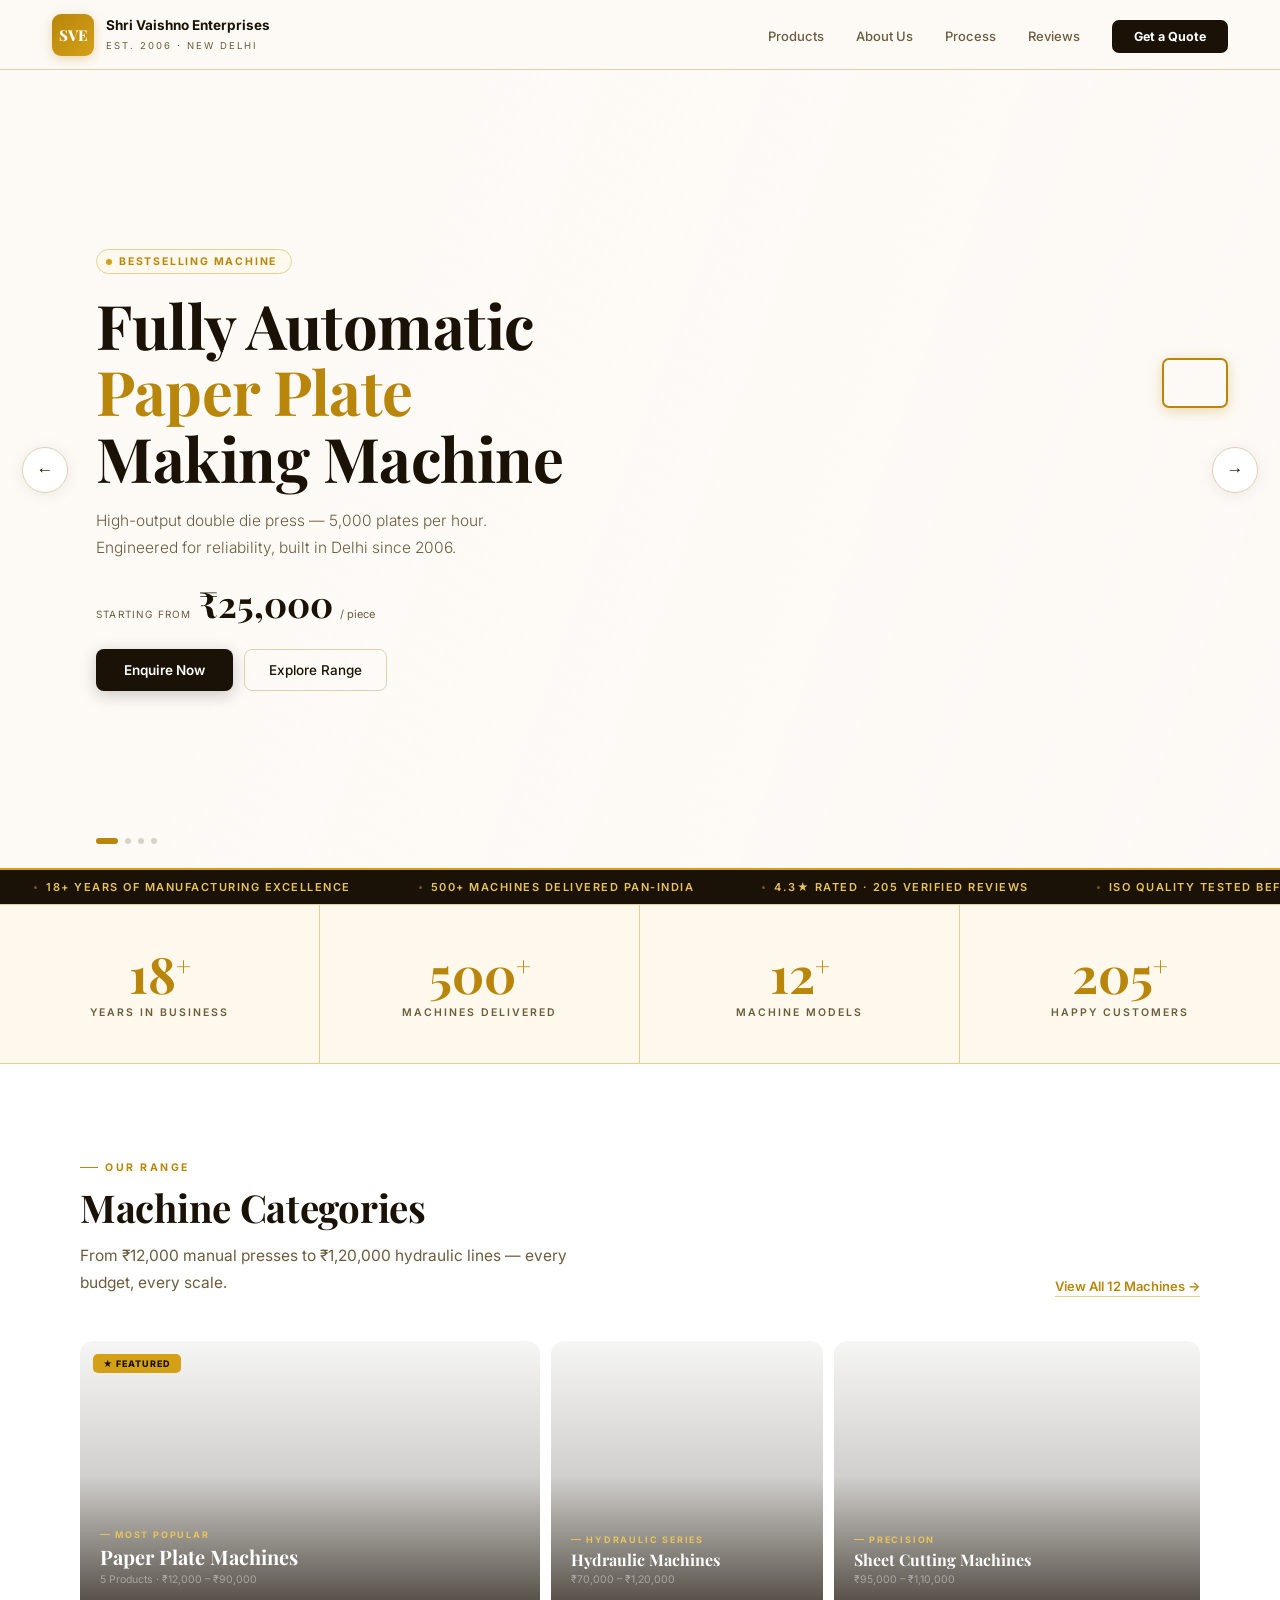
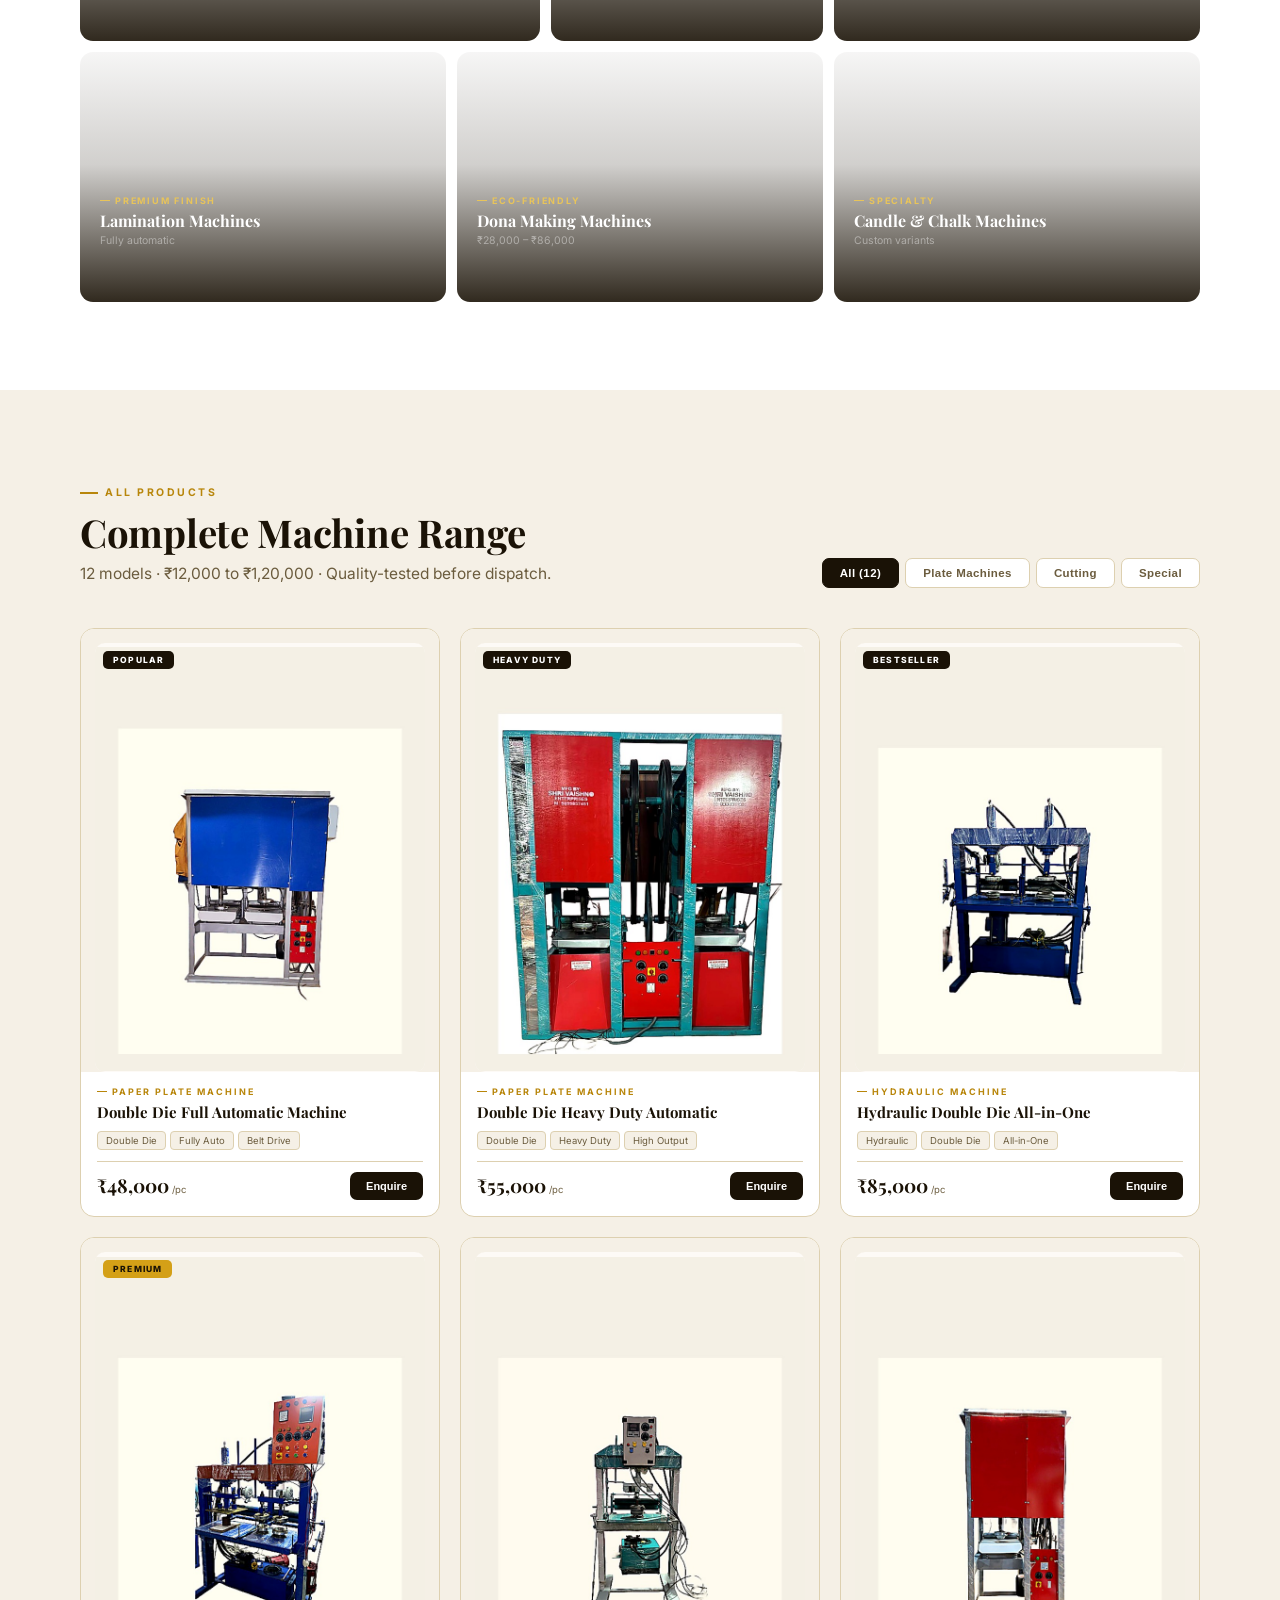
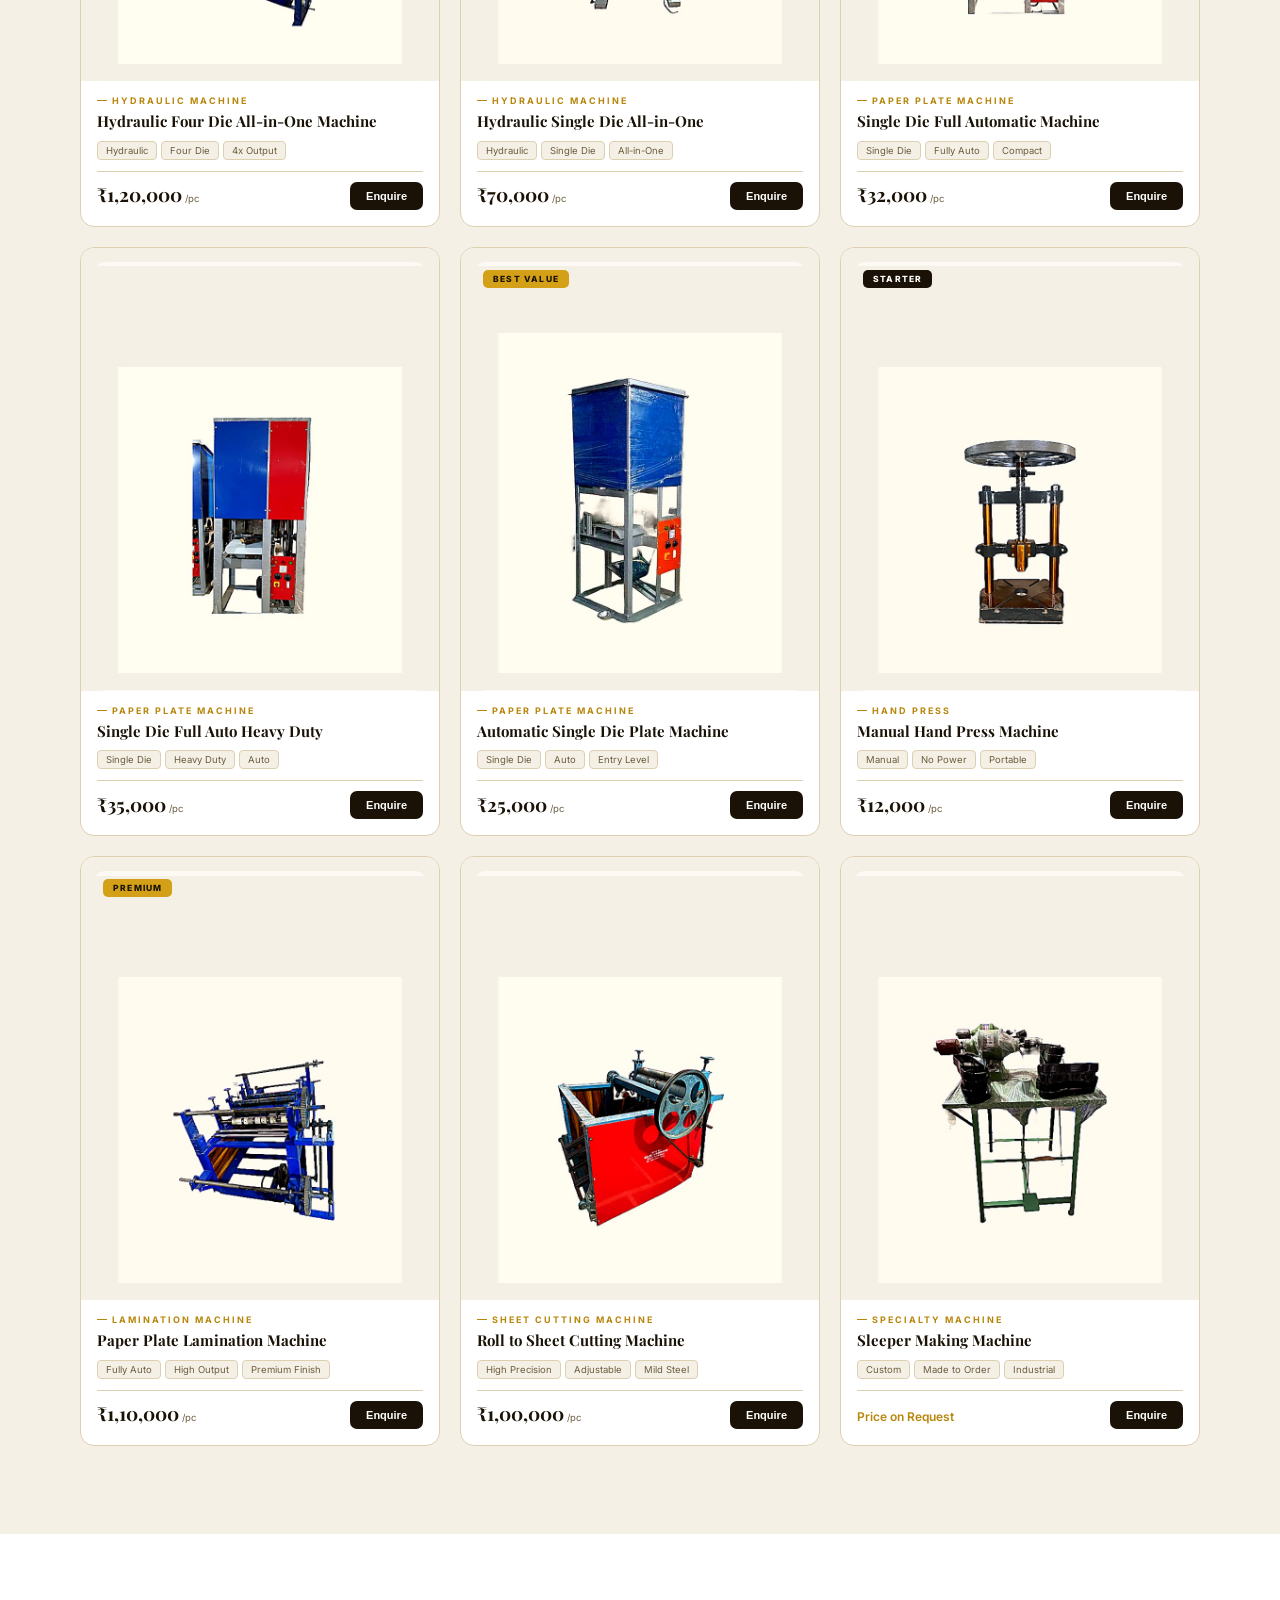
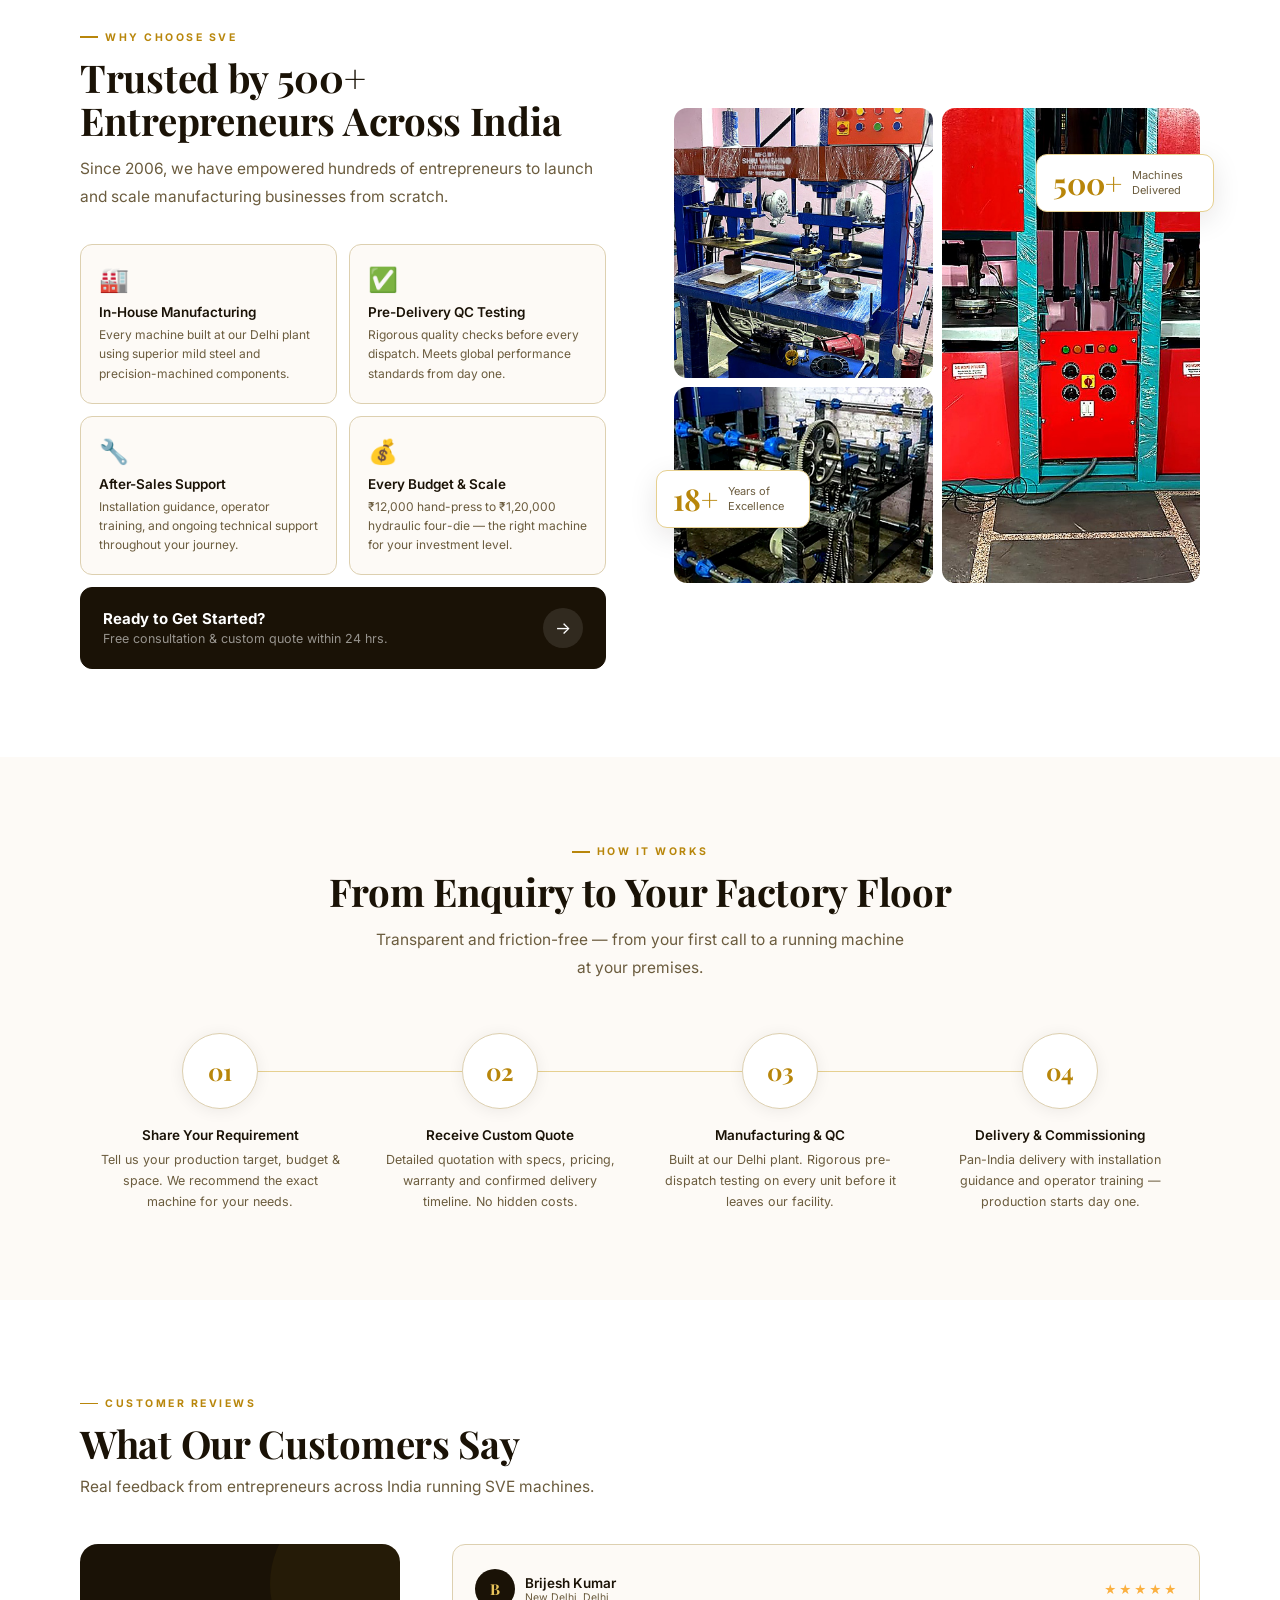
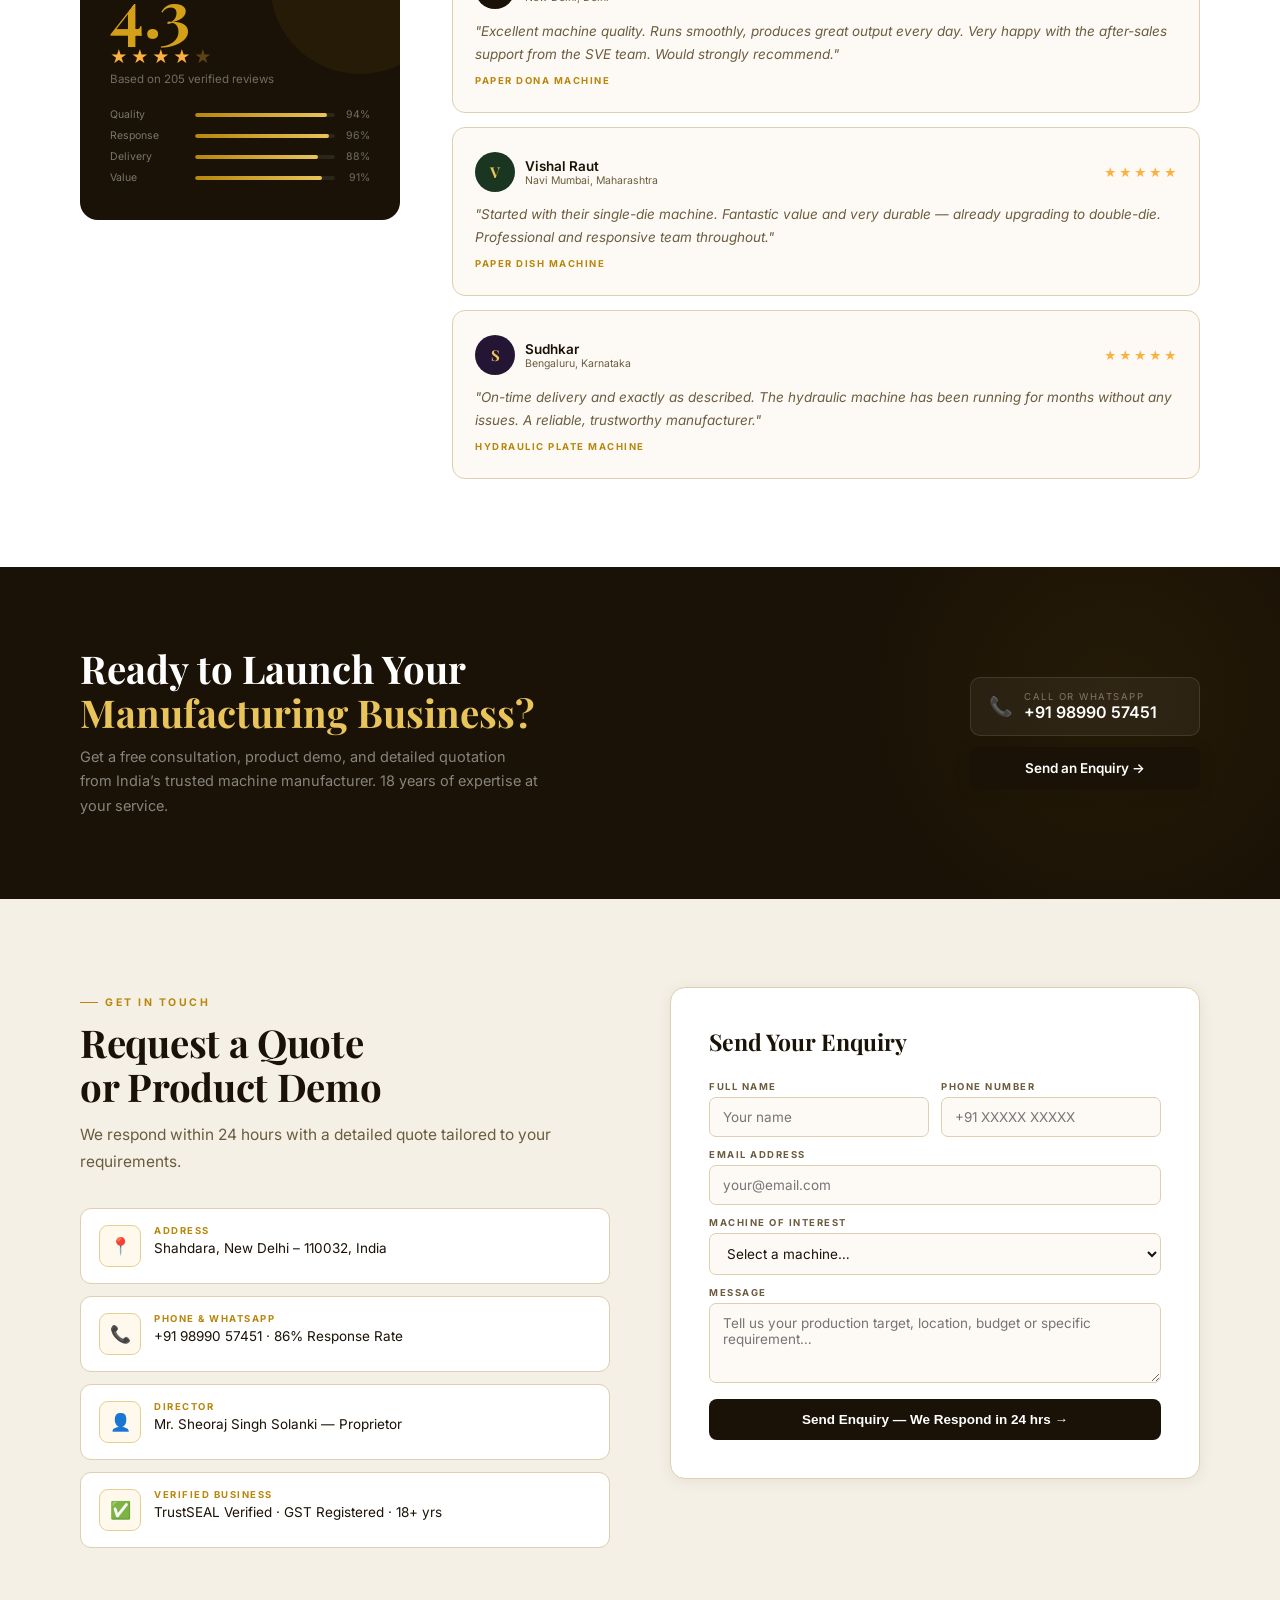
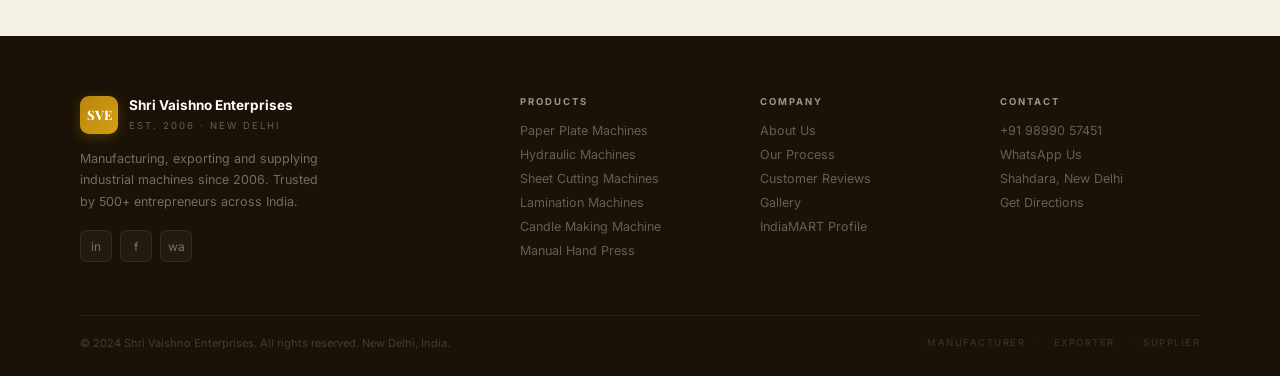
==== index.html @ e713239e "updated the product images/design" ====
<!DOCTYPE html>
<html lang='en'>
<head>
<meta charset='UTF-8'/>
<meta name='viewport' content='width=device-width,initial-scale=1.0'/>
<title>Shri Vaishno Enterprises &ndash; Paper Plate &amp; Dona Machine Manufacturer, Delhi</title>
<link href='https://fonts.googleapis.com/css2?family=Playfair+Display:wght@600;700;800&family=Inter:wght@300;400;500;600;700&display=swap' rel='stylesheet'/>
<style>
*,*::before,*::after{box-sizing:border-box;margin:0;padding:0}
:root{
  --cream:#FDFAF6;--cream2:#F5F0E6;--cream3:#EDE4D0;
  --gold:#B8860B;--gold2:#D4A017;--gold3:#E8C45A;
  --gold-bg:#FEF9EC;--gold-bd:#E6D090;
  --ink:#1A1206;--ink2:#362A16;--ink3:#6B5C3E;
  --border:#DDD0B0;--white:#FFFFFF;
  --sh:0 2px 16px rgba(26,18,6,0.07);
  --sh2:0 8px 40px rgba(26,18,6,0.12);
}
html{scroll-behavior:smooth}
body{font-family:'Inter',sans-serif;color:var(--ink);background:var(--cream);overflow-x:hidden}
::-webkit-scrollbar{width:5px}
::-webkit-scrollbar-track{background:var(--cream2)}
::-webkit-scrollbar-thumb{background:var(--gold2);border-radius:3px}

/* NAV */
nav{position:fixed;top:0;left:0;right:0;z-index:9999;height:70px;display:flex;align-items:center;justify-content:space-between;padding:0 52px;background:rgba(253,250,246,0.95);backdrop-filter:blur(18px);border-bottom:1px solid var(--border);transition:box-shadow 0.3s}
nav.scrolled{box-shadow:0 4px 28px rgba(26,18,6,0.1)}
.nbrand{display:flex;align-items:center;gap:12px;text-decoration:none}
.nlogo{width:42px;height:42px;border-radius:9px;background:linear-gradient(135deg,var(--gold),var(--gold2));display:flex;align-items:center;justify-content:center;font-family:'Playfair Display',serif;font-weight:800;font-size:15px;color:#fff;box-shadow:0 3px 12px rgba(184,134,11,0.3)}
.nname strong{display:block;font-size:13.5px;font-weight:700;color:var(--ink)}
.nname span{font-size:9.5px;color:var(--ink3);letter-spacing:2px;text-transform:uppercase}
.nlinks{display:flex;align-items:center;gap:32px;list-style:none}
.nlinks a{font-size:13px;font-weight:500;color:var(--ink3);text-decoration:none;transition:color 0.2s}
.nlinks a:hover{color:var(--gold)}
.ncta{background:var(--ink)!important;color:#fff!important;padding:9px 22px;border-radius:7px;font-weight:700!important;font-size:12.5px!important;transition:all 0.2s!important}
.ncta:hover{background:var(--gold)!important}

/* HERO */
.hero{margin-top:70px;height:calc(100vh - 70px);min-height:560px;max-height:800px;position:relative;overflow:hidden}
.cwrap{display:flex;height:100%;transition:transform 0.85s cubic-bezier(0.77,0,0.175,1);will-change:transform}
.slide{min-width:100%;height:100%;position:relative;display:flex;align-items:center}
.sbg{position:absolute;inset:0;background-size:cover;background-position:center;transition:transform 8s ease}
.slide.on .sbg{transform:scale(1.05)}
.sov{position:absolute;inset:0;background:linear-gradient(110deg,rgba(253,250,246,0.97) 28%,rgba(253,250,246,0.78) 58%,rgba(253,250,246,0.15) 100%)}
.sct{position:relative;z-index:2;padding:0 96px;max-width:660px;opacity:0;transform:translateY(20px);transition:opacity 0.65s 0.25s,transform 0.65s 0.25s}
.slide.on .sct{opacity:1;transform:translateY(0)}
.stag{display:inline-flex;align-items:center;gap:7px;background:var(--gold-bg);border:1px solid var(--gold-bd);border-radius:100px;padding:5px 14px 5px 9px;margin-bottom:18px}
.stagdot{width:6px;height:6px;border-radius:50%;background:var(--gold2);animation:blink 2s infinite}
@keyframes blink{0%,100%{opacity:1}50%{opacity:0.35}}
.staglbl{font-size:10.5px;font-weight:700;letter-spacing:1.8px;text-transform:uppercase;color:var(--gold)}
.sh1{font-family:'Playfair Display',serif;font-size:clamp(36px,4.8vw,62px);font-weight:700;color:var(--ink);line-height:1.08;margin-bottom:16px;letter-spacing:-0.5px}
.sh1 em{color:var(--gold);font-style:normal}
.sdesc{font-size:15.5px;color:var(--ink3);line-height:1.75;margin-bottom:24px;max-width:460px;font-weight:300}
.spr{display:flex;align-items:baseline;gap:7px;margin-bottom:28px}
.sfrom{font-size:10px;color:var(--ink3);letter-spacing:1.2px;text-transform:uppercase}
.samt{font-family:'Playfair Display',serif;font-size:36px;font-weight:700;color:var(--ink);line-height:1}
.sunit{font-size:11px;color:var(--ink3)}
.sbtns{display:flex;gap:11px;flex-wrap:wrap}
.btnink{background:var(--ink);color:#fff;padding:13px 28px;border-radius:8px;font-size:13.5px;font-weight:600;border:none;cursor:pointer;text-decoration:none;display:inline-block;box-shadow:0 4px 16px rgba(26,18,6,0.22);transition:all 0.25s}
.btnink:hover{background:var(--gold);transform:translateY(-2px);box-shadow:0 8px 26px rgba(184,134,11,0.35)}
.btnout{background:transparent;color:var(--ink);border:1.5px solid var(--border);padding:12px 24px;border-radius:8px;font-size:13.5px;font-weight:500;text-decoration:none;display:inline-block;transition:all 0.25s;cursor:pointer}
.btnout:hover{border-color:var(--gold);color:var(--gold)}
.carr{position:absolute;top:50%;transform:translateY(-50%);z-index:10;width:46px;height:46px;border-radius:50%;background:var(--white);border:1px solid var(--border);color:var(--ink);font-size:17px;cursor:pointer;display:flex;align-items:center;justify-content:center;box-shadow:var(--sh);transition:all 0.2s}
.carr:hover{background:var(--gold);border-color:var(--gold);color:#fff}
.carr.prev{left:22px}.carr.nxt{right:22px}
.cdots{position:absolute;bottom:26px;left:96px;display:flex;gap:7px;z-index:10;align-items:center}
.cdot{width:6px;height:6px;border-radius:50%;background:var(--ink3);opacity:0.25;cursor:pointer;transition:all 0.35s}
.cdot.on{background:var(--gold);opacity:1;width:22px;border-radius:3px}
.hprog{position:absolute;bottom:0;left:0;right:0;height:2px;background:var(--cream3)}
.hpbar{height:100%;background:var(--gold2);width:0;transition:width 5s linear}
.hstrip{position:absolute;right:52px;top:50%;transform:translateY(-50%);z-index:10;display:flex;flex-direction:column;gap:8px}
.hth{width:66px;height:50px;border-radius:7px;background-size:cover;background-position:center;cursor:pointer;border:2px solid transparent;opacity:0.38;transition:all 0.3s}
.hth.on{border-color:var(--gold);opacity:1;box-shadow:0 3px 14px rgba(184,134,11,0.3)}

/* TICKER */
.ticker{background:var(--ink);padding:10px 0;overflow:hidden}
.tinner{display:flex;white-space:nowrap;animation:tick 30s linear infinite}
@keyframes tick{from{transform:translateX(0)}to{transform:translateX(-50%)}}
.titem{display:inline-flex;align-items:center;gap:9px;padding:0 34px;font-size:11px;font-weight:600;letter-spacing:1.5px;text-transform:uppercase;color:var(--gold3)}
.tdot{width:3px;height:3px;border-radius:50%;background:var(--gold3);opacity:0.4}

/* STATS */
.stats{background:var(--gold-bg);border-top:1px solid var(--gold-bd);border-bottom:1px solid var(--gold-bd);display:grid;grid-template-columns:repeat(4,1fr)}
.scell{padding:44px 20px;text-align:center;border-right:1px solid var(--gold-bd);transition:background 0.25s}
.scell:last-child{border-right:none}
.scell:hover{background:rgba(212,160,23,0.06)}
.snum{font-family:'Playfair Display',serif;font-size:50px;font-weight:700;color:var(--gold);line-height:1}
.splus{font-size:26px;vertical-align:super}
.slbl{font-size:10.5px;color:var(--ink3);letter-spacing:2px;text-transform:uppercase;margin-top:7px;font-weight:600}

/* SHARED */
.sec{padding:88px 80px}
.eyebrow{display:inline-flex;align-items:center;gap:7px;font-size:10.5px;font-weight:700;letter-spacing:2.5px;text-transform:uppercase;color:var(--gold);margin-bottom:12px}
.eyebrow::before{content:'';width:18px;height:1.5px;background:var(--gold)}
.sech{font-family:'Playfair Display',serif;font-size:clamp(26px,3vw,44px);font-weight:700;color:var(--ink);line-height:1.14;margin-bottom:12px;letter-spacing:-0.3px}
.secp{font-size:15.5px;color:var(--ink3);line-height:1.78;max-width:540px}

/* RANGE */
.rangesec{padding:88px 80px;background:var(--white)}
.rangehd{display:flex;align-items:flex-end;justify-content:space-between;margin-bottom:44px;gap:36px;flex-wrap:wrap}
.rangelnk{font-size:13px;font-weight:600;color:var(--gold);text-decoration:none;border-bottom:1px solid var(--gold-bd);padding-bottom:2px;transition:all 0.2s;flex-shrink:0}
.rangelnk:hover{color:var(--ink);border-color:var(--ink)}
.rg{display:grid;grid-template-columns:repeat(12,1fr);grid-template-rows:300px 250px;gap:11px}
.rt{position:relative;overflow:hidden;border-radius:13px;cursor:pointer}
.rt:nth-child(1){grid-column:1/6;grid-row:1}
.rt:nth-child(2){grid-column:6/9;grid-row:1}
.rt:nth-child(3){grid-column:9/13;grid-row:1}
.rt:nth-child(4){grid-column:1/5;grid-row:2}
.rt:nth-child(5){grid-column:5/9;grid-row:2}
.rt:nth-child(6){grid-column:9/13;grid-row:2}
.rtimg{position:absolute;inset:0;background-size:cover;background-position:center;transition:transform 0.7s ease}
.rt:hover .rtimg{transform:scale(1.07)}
.rtvl{position:absolute;inset:0;background:linear-gradient(0deg,rgba(26,18,6,0.9) 0%,rgba(26,18,6,0.2) 55%,rgba(26,18,6,0.04) 100%);transition:background 0.35s}
.rt:hover .rtvl{background:linear-gradient(0deg,rgba(26,18,6,0.94) 0%,rgba(26,18,6,0.42) 55%,rgba(26,18,6,0.08) 100%)}
.rt::after{content:'';position:absolute;bottom:0;left:0;right:0;height:2px;background:linear-gradient(90deg,transparent,var(--gold2),transparent);transform:scaleX(0);transition:transform 0.4s;transform-origin:center;z-index:5}
.rt:hover::after{transform:scaleX(1)}
.rtbody{position:absolute;bottom:0;left:0;right:0;padding:18px 20px 22px;z-index:3}
.rtcat{font-size:9px;font-weight:700;letter-spacing:1.8px;text-transform:uppercase;color:var(--gold3);margin-bottom:5px;display:flex;align-items:center;gap:5px}
.rtcat::before{content:'';width:10px;height:1px;background:var(--gold3)}
.rtname{font-family:'Playfair Display',serif;font-size:16px;font-weight:700;color:#fff;line-height:1.2;margin-bottom:4px}
.rt:nth-child(1) .rtname{font-size:20px}
.rtmeta{font-size:10.5px;color:rgba(255,255,255,0.42);margin-bottom:10px}
.rtbtn{display:inline-flex;align-items:center;gap:4px;background:var(--gold2);color:var(--ink);font-size:9.5px;font-weight:800;letter-spacing:1px;text-transform:uppercase;padding:5px 13px;border-radius:5px;opacity:0;transform:translateY(7px);transition:all 0.3s}
.rt:hover .rtbtn{opacity:1;transform:translateY(0)}
.rtfeat{position:absolute;top:13px;left:13px;z-index:4;background:var(--gold2);color:var(--ink);font-size:9px;font-weight:800;letter-spacing:1px;text-transform:uppercase;padding:4px 10px;border-radius:5px}

/* PRODUCTS */
.prodsec{padding:88px 80px;background:var(--cream2)}
.prodhd{display:flex;align-items:flex-end;justify-content:space-between;margin-bottom:40px;gap:28px;flex-wrap:wrap}
.tabs{display:flex;gap:6px;flex-wrap:wrap}
.tab{padding:8px 17px;border-radius:7px;font-size:11.5px;font-weight:600;letter-spacing:0.4px;border:1.5px solid var(--border);background:var(--white);color:var(--ink3);cursor:pointer;transition:all 0.2s}
.tab:hover{border-color:var(--gold);color:var(--gold)}
.tab.on{background:var(--ink);color:#fff;border-color:var(--ink)}
.pcard.hidden{display:none}
.pgrid{display:grid;grid-template-columns:repeat(3,1fr);gap:20px}

/* PRODUCT CARD */
.pcard{background:var(--white);border-radius:14px;border:1.5px solid var(--border);overflow:hidden;display:flex;flex-direction:column;transition:all 0.32s}
.pcard:hover{transform:translateY(-5px);box-shadow:0 18px 48px rgba(26,18,6,0.11);border-color:var(--gold-bd)}
.pimgbox{position:relative;background:var(--cream2);padding:14px 14px 0}
.pframe{border-radius:10px;overflow:hidden;background:var(--cream);position:relative;padding-bottom:130%}
.pimg{position:absolute;inset:0;background-size:contain;background-repeat:no-repeat;background-position:center 85%;transition:transform 0.55s ease}
.pcard:hover .pimg{transform:scale(1.03)}
.pbadge{position:absolute;top:22px;left:22px;z-index:4;background:var(--ink);color:#fff;font-size:8.5px;font-weight:800;letter-spacing:1.2px;text-transform:uppercase;padding:4px 10px;border-radius:5px}
.pbadge.gold{background:var(--gold2);color:var(--ink)}
.pbody{padding:14px 16px 16px;display:flex;flex-direction:column;flex:1}
.pcat{font-size:9px;font-weight:700;letter-spacing:2px;text-transform:uppercase;color:var(--gold);margin-bottom:6px;display:flex;align-items:center;gap:5px}
.pcat::before{content:'';width:10px;height:1px;background:var(--gold)}
.pname{font-family:'Playfair Display',serif;font-size:15px;font-weight:700;color:var(--ink);line-height:1.3;margin-bottom:9px;flex:1}
.pspecs{display:flex;flex-wrap:wrap;gap:4px;margin-bottom:11px}
.pspec{font-size:9.5px;color:var(--ink3);background:var(--cream2);border:1px solid var(--border);padding:3px 8px;border-radius:4px}
.pfoot{display:flex;align-items:center;justify-content:space-between;padding-top:10px;border-top:1px solid var(--border);gap:6px}
.pprice{font-family:'Playfair Display',serif;font-size:19px;font-weight:700;color:var(--ink);line-height:1}
.punit{font-size:9.5px;color:var(--ink3);font-family:'Inter',sans-serif;font-weight:400}
.preq{font-size:12px;font-weight:600;color:var(--gold)}
.pbtn{background:var(--ink);color:#fff;border:none;padding:8px 16px;border-radius:7px;font-size:11px;font-weight:700;cursor:pointer;transition:all 0.2s;white-space:nowrap;flex-shrink:0}
.pbtn:hover{background:var(--gold);transform:translateY(-1px)}

/* WHY US */
.whysec{padding:88px 80px;background:var(--white)}
.whygrid{display:grid;grid-template-columns:1fr 1fr;gap:68px;align-items:center}
.wmosaic{display:grid;grid-template-columns:1fr 1fr;grid-template-rows:270px 196px;gap:9px;position:relative}
.wph{border-radius:13px;overflow:hidden;position:relative}
.wph img{width:100%;height:100%;object-fit:cover;display:block;transition:transform 0.6s ease}
.wph:hover img{transform:scale(1.04)}
.wa{grid-column:1;grid-row:1}.wb{grid-column:2;grid-row:1/3}.wc{grid-column:1;grid-row:2}
.wfl{position:absolute;z-index:5;background:var(--white);border:1px solid var(--gold-bd);border-radius:11px;padding:13px 16px;display:flex;align-items:center;gap:10px;box-shadow:0 8px 28px rgba(26,18,6,0.1)}
.wfll{left:-18px;bottom:55px}.wflr{right:-14px;top:46px}
.wfnum{font-family:'Playfair Display',serif;font-size:30px;font-weight:700;color:var(--gold);line-height:1}
.wflbl{font-size:11px;color:var(--ink3);line-height:1.38;max-width:65px}
.feats{display:grid;grid-template-columns:1fr 1fr;gap:12px;margin-top:34px}
.feat{background:var(--cream);border:1.5px solid var(--border);border-radius:12px;padding:20px 18px;transition:all 0.28s;cursor:default}
.feat:hover{border-color:var(--gold-bd);background:var(--gold-bg);transform:translateY(-2px)}
.featic{font-size:24px;margin-bottom:10px}
.feat h4{font-size:13.5px;font-weight:600;color:var(--ink);margin-bottom:5px}
.feat p{font-size:12px;color:var(--ink3);line-height:1.6}
.featcta{grid-column:span 2;background:var(--ink);border-radius:12px;padding:20px 22px;display:flex;align-items:center;justify-content:space-between;gap:16px;cursor:pointer;border:1.5px solid var(--ink);transition:all 0.28s}
.featcta:hover{background:var(--gold);border-color:var(--gold)}
.featcta h4{font-size:15px;font-weight:700;color:#fff;margin-bottom:2px}
.featcta p{font-size:12.5px;color:rgba(255,255,255,0.55);line-height:1.38}
.featarrow{width:40px;height:40px;border-radius:50%;background:rgba(255,255,255,0.1);display:flex;align-items:center;justify-content:center;font-size:17px;color:#fff;flex-shrink:0;transition:transform 0.28s}
.featcta:hover .featarrow{transform:translateX(4px)}

/* PROCESS */
.procsec{padding:88px 80px;background:var(--cream)}
.procsteps{display:grid;grid-template-columns:repeat(4,1fr);gap:0;position:relative;margin-top:52px}
.procsteps::before{content:'';position:absolute;top:38px;left:calc(12.5% + 38px);right:calc(12.5% + 38px);height:1px;background:var(--gold-bd)}
.procstep{text-align:center;padding:0 18px;position:relative;z-index:1}
.procn{width:76px;height:76px;border-radius:50%;margin:0 auto 18px;background:var(--white);border:1.5px solid var(--border);display:flex;align-items:center;justify-content:center;font-family:'Playfair Display',serif;font-size:24px;font-weight:700;color:var(--gold);box-shadow:var(--sh);transition:all 0.28s}
.procstep:hover .procn{background:var(--ink);border-color:var(--ink);color:var(--gold3);box-shadow:0 8px 28px rgba(26,18,6,0.16)}
.procstep h4{font-size:13.5px;font-weight:600;color:var(--ink);margin-bottom:7px}
.procstep p{font-size:12.5px;color:var(--ink3);line-height:1.65}

/* REVIEWS */
.revsec{padding:88px 80px;background:var(--white)}
.revlayout{display:grid;grid-template-columns:320px 1fr;gap:52px;align-items:start}
.scorecard{background:var(--ink);border-radius:18px;padding:36px 30px;position:relative;overflow:hidden}
.scorecard::before{content:'';position:absolute;width:180px;height:180px;border-radius:50%;background:rgba(212,160,23,0.06);top:-50px;right:-50px}
.scnum{font-family:'Playfair Display',serif;font-size:64px;font-weight:700;color:var(--gold2);line-height:1;margin-bottom:3px}
.scstars{display:flex;gap:3px;margin-bottom:5px}
.scstars span{color:#FBB040;font-size:17px}
.scbased{font-size:11.5px;color:rgba(255,255,255,0.38);margin-bottom:22px}
.scbars{display:flex;flex-direction:column;gap:8px}
.scbar{display:flex;align-items:center;gap:9px}
.scbarlbl{font-size:10.5px;color:rgba(255,255,255,0.42);width:76px;flex-shrink:0}
.scbartr{flex:1;height:3.5px;background:rgba(255,255,255,0.08);border-radius:2px;overflow:hidden}
.scbarfl{height:100%;border-radius:2px;background:linear-gradient(90deg,var(--gold),var(--gold3))}
.scbarvl{font-size:10.5px;color:rgba(255,255,255,0.38);width:26px;text-align:right;flex-shrink:0}
.revcards{display:flex;flex-direction:column;gap:14px}
.rcard{background:var(--cream);border:1.5px solid var(--border);border-radius:13px;padding:24px 22px;transition:all 0.28s}
.rcard:hover{box-shadow:var(--sh);border-color:var(--gold-bd)}
.rcardhd{display:flex;align-items:center;justify-content:space-between;margin-bottom:11px}
.rauth{display:flex;align-items:center;gap:10px}
.rav{width:40px;height:40px;border-radius:50%;background:var(--ink);color:var(--gold3);display:flex;align-items:center;justify-content:center;font-family:'Playfair Display',serif;font-size:15px;font-weight:700;flex-shrink:0}
.rname{font-size:13.5px;font-weight:600;color:var(--ink)}
.rloc{font-size:10.5px;color:var(--ink3)}
.rstars{display:flex;gap:2px}
.rstars span{color:#FBB040;font-size:12px}
.rtext{font-size:13.5px;color:var(--ink3);line-height:1.7;font-style:italic}
.rprod{display:inline-block;margin-top:9px;font-size:9.5px;font-weight:700;letter-spacing:1.5px;text-transform:uppercase;color:var(--gold)}

/* CTA */
.cta{background:var(--ink);padding:80px;position:relative;overflow:hidden}
.cta::before{content:'';position:absolute;width:500px;height:500px;border-radius:50%;background:radial-gradient(circle,rgba(212,160,23,0.06) 0%,transparent 70%);top:-120px;right:-80px}
.ctain{position:relative;z-index:1;display:flex;align-items:center;justify-content:space-between;gap:52px}
.ctah{font-family:'Playfair Display',serif;font-size:clamp(26px,3vw,44px);font-weight:700;color:#fff;margin-bottom:10px;line-height:1.14}
.ctah em{color:var(--gold3);font-style:normal}
.ctap{font-size:14.5px;color:rgba(255,255,255,0.48);line-height:1.72;max-width:460px}
.ctar{display:flex;flex-direction:column;gap:11px;min-width:230px;flex-shrink:0}
.ctaph{display:flex;align-items:center;gap:11px;background:rgba(255,255,255,0.05);border:1px solid rgba(255,255,255,0.1);border-radius:10px;padding:13px 18px;text-decoration:none;transition:all 0.28s}
.ctaph:hover{background:rgba(255,255,255,0.09);border-color:rgba(212,160,23,0.38)}
.ctaphico{font-size:19px}
.ctaphlbl{font-size:9.5px;color:rgba(255,255,255,0.38);letter-spacing:1.5px;text-transform:uppercase}
.ctaphnum{font-size:16px;font-weight:600;color:#fff}

/* CONTACT */
.contactsec{padding:88px 80px;background:var(--cream2)}
.contactgrid{display:grid;grid-template-columns:1fr 1fr;gap:60px;align-items:start}
.cinfolist{display:flex;flex-direction:column;gap:12px;margin-top:32px}
.cinforow{display:flex;gap:13px;align-items:flex-start;padding:16px 18px;background:var(--white);border:1.5px solid var(--border);border-radius:11px;transition:all 0.25s}
.cinforow:hover{border-color:var(--gold-bd);background:var(--gold-bg)}
.cico{width:42px;height:42px;flex-shrink:0;border-radius:9px;background:var(--gold-bg);border:1px solid var(--gold-bd);display:flex;align-items:center;justify-content:center;font-size:17px}
.clbl{font-size:9.5px;font-weight:700;letter-spacing:1.5px;text-transform:uppercase;color:var(--gold);margin-bottom:3px}
.cval{font-size:13.5px;color:var(--ink);line-height:1.45}
.cform{background:var(--white);border:1.5px solid var(--border);border-radius:15px;padding:38px;box-shadow:var(--sh)}
.cformtitle{font-family:'Playfair Display',serif;font-size:23px;font-weight:700;color:var(--ink);margin-bottom:24px}
.frow{display:grid;grid-template-columns:1fr 1fr;gap:12px}
.fg{margin-bottom:12px}
.fg label{display:block;font-size:9.5px;font-weight:700;letter-spacing:1.5px;text-transform:uppercase;color:var(--ink3);margin-bottom:5px}
.fg input,.fg select,.fg textarea{width:100%;padding:11px 13px;background:var(--cream);border:1.5px solid var(--border);border-radius:7px;color:var(--ink);font-size:13.5px;font-family:'Inter',sans-serif;outline:none;transition:all 0.2s}
.fg input:focus,.fg select:focus,.fg textarea:focus{border-color:var(--gold);background:var(--white)}
.fg textarea{resize:vertical;min-height:80px}
.fsubmit{width:100%;padding:13px;background:var(--ink);color:#fff;border:none;border-radius:8px;font-size:13.5px;font-weight:700;cursor:pointer;transition:all 0.25s}
.fsubmit:hover{background:var(--gold);transform:translateY(-1px)}

/* FOOTER */
footer{background:var(--ink);padding:60px 80px 26px}
.ftgrid{display:grid;grid-template-columns:2fr 1fr 1fr 1fr;gap:40px;margin-bottom:48px}
.ftbrand p{font-size:12.5px;color:rgba(255,255,255,0.38);line-height:1.72;margin-top:14px;max-width:250px}
.ftsoc{display:flex;gap:8px;margin-top:18px}
.fts{width:32px;height:32px;border-radius:6px;background:rgba(255,255,255,0.04);border:1px solid rgba(255,255,255,0.08);display:flex;align-items:center;justify-content:center;font-size:12px;color:rgba(255,255,255,0.38);text-decoration:none;transition:all 0.2s}
.fts:hover{background:var(--gold2);border-color:var(--gold2);color:var(--ink)}
.ftcol h5{font-size:9.5px;font-weight:700;letter-spacing:2px;text-transform:uppercase;color:rgba(255,255,255,0.55);margin-bottom:16px}
.ftcol ul{list-style:none}
.ftcol li{margin-bottom:9px}
.ftcol a{font-size:12.5px;color:rgba(255,255,255,0.32);text-decoration:none;transition:color 0.2s;display:block}
.ftcol a:hover{color:var(--gold3)}
.ftdiv{height:1px;background:rgba(255,255,255,0.05);margin-bottom:20px}
.ftbot{display:flex;align-items:center;justify-content:space-between}
.ftcopy{font-size:11px;color:rgba(255,255,255,0.18)}
.ftbs{display:flex;gap:12px}
.ftb{font-size:9.5px;color:rgba(255,255,255,0.15);letter-spacing:1.5px;text-transform:uppercase}

/* RESPONSIVE */
@media(max-width:1200px){.pgrid{grid-template-columns:repeat(3,1fr)}}
@media(max-width:960px){
  nav{padding:0 18px}.nlinks{display:none}
  .sec,.rangesec,.prodsec,.whysec,.procsec,.revsec,.cta,.contactsec{padding:60px 22px}
  footer{padding:48px 22px 22px}
  .stats{grid-template-columns:repeat(2,1fr)}
  .scell{border-right:none!important;border-bottom:1px solid var(--gold-bd)}
  .rg{grid-template-columns:1fr 1fr;grid-template-rows:250px 210px 210px}
  .rt:nth-child(1){grid-column:1/3;grid-row:1}
  .rt:nth-child(2){grid-column:1/2;grid-row:2}
  .rt:nth-child(3){grid-column:2/3;grid-row:2}
  .rt:nth-child(4){grid-column:1/2;grid-row:3}
  .rt:nth-child(5){grid-column:2/3;grid-row:3}
  .rt:nth-child(6){display:none}
  .pgrid{grid-template-columns:repeat(2,1fr)}
  .whygrid{grid-template-columns:1fr;gap:44px}
  .wmosaic{grid-template-rows:210px 160px}
  .wfll{left:8px;bottom:36px}.wflr{right:8px;top:32px}
  .procsteps{grid-template-columns:1fr 1fr;gap:32px}
  .procsteps::before{display:none}
  .revlayout{grid-template-columns:1fr}
  .ctain{flex-direction:column;gap:32px;text-align:center}.ctap{margin:0 auto}
  .contactgrid{grid-template-columns:1fr}
  .ftgrid{grid-template-columns:1fr 1fr}
  .hstrip{display:none}
  .carr.nxt{right:70px}
  .sct{padding:0 22px}
  .cdots{left:22px}
}
@media(max-width:600px){
  .pgrid{grid-template-columns:1fr}
  .frow{grid-template-columns:1fr}
  .feats{grid-template-columns:1fr}
  .ftgrid{grid-template-columns:1fr}
}
</style>
</head>
<body>

<nav id='topnav'>
  <a href='#' class='nbrand'>
    <div class='nlogo'>SVE</div>
    <div class='nname'><strong>Shri Vaishno Enterprises</strong><span>Est. 2006 &middot; New Delhi</span></div>
  </a>
  <ul class='nlinks'>
    <li><a href='#categories'>Products</a></li>
    <li><a href='#about'>About Us</a></li>
    <li><a href='#process'>Process</a></li>
    <li><a href='#reviews'>Reviews</a></li>
    <li><a href='#contact' class='ncta'>Get a Quote</a></li>
  </ul>
</nav>

<div class='hero'>
  <div class='cwrap' id='cw'>
    <div class='slide on'><div class='sbg' style="background-image:url('https://images.unsplash.com/photo-1581091226825-a6a2a5aee158?w=1800&q=85&fit=crop')"></div><div class='sov'></div><div class='sct'><div class='stag'><span class='stagdot'></span><span class='staglbl'>Bestselling Machine</span></div><h1 class='sh1'>Fully Automatic<br><em>Paper Plate</em><br>Making Machine</h1><p class='sdesc'>High-output double die press &mdash; 5,000 plates per hour. Engineered for reliability, built in Delhi since 2006.</p><div class='spr'><span class='sfrom'>Starting from</span><span class='samt'>&#8377;25,000</span><span class='sunit'>/ piece</span></div><div class='sbtns'><a href='#contact' class='btnink'>Enquire Now</a><a href='#categories' class='btnout'>Explore Range</a></div></div></div>
    <div class='slide'><div class='sbg' style="background-image:url('https://images.unsplash.com/photo-1565043589221-1a6fd9ae45c7?w=1800&q=85&fit=crop')"></div><div class='sov'></div><div class='sct'><div class='stag'><span class='stagdot'></span><span class='staglbl'>Hydraulic Series</span></div><h1 class='sh1'>Hydraulic Double Die<br><em>All-in-One</em><br>Machine</h1><p class='sdesc'>Maximum output with minimum effort. Fully automated hydraulic pressing for serious manufacturers.</p><div class='spr'><span class='sfrom'>Starting from</span><span class='samt'>&#8377;85,000</span><span class='sunit'>/ piece</span></div><div class='sbtns'><a href='#contact' class='btnink'>Enquire Now</a><a href='#categories' class='btnout'>See All Models</a></div></div></div>
    <div class='slide'><div class='sbg' style="background-image:url('https://images.unsplash.com/photo-1504328345606-18bbc8c9d7d1?w=1800&q=85&fit=crop')"></div><div class='sov'></div><div class='sct'><div class='stag'><span class='stagdot'></span><span class='staglbl'>Precision Cutting</span></div><h1 class='sh1'>Roll to Sheet<br><em>Cutting</em><br>Machine</h1><p class='sdesc'>Consistent reel-to-sheet precision. Adjustable width, mild steel construction, compatible with all lines.</p><div class='spr'><span class='sfrom'>Starting from</span><span class='samt'>&#8377;1,00,000</span><span class='sunit'>/ piece</span></div><div class='sbtns'><a href='#contact' class='btnink'>Get a Quote</a><a href='#categories' class='btnout'>View Specs</a></div></div></div>
    <div class='slide'><div class='sbg' style="background-image:url('https://images.unsplash.com/photo-1518770660439-4636190af475?w=1800&q=85&fit=crop')"></div><div class='sov'></div><div class='sct'><div class='stag'><span class='stagdot'></span><span class='staglbl'>Premium Finish</span></div><h1 class='sh1'>Paper Plate<br><em>Lamination</em><br>Machine</h1><p class='sdesc'>Apply a waterproof premium finish. Fully automatic with adjustable speed &mdash; built for large-scale output.</p><div class='spr'><span class='sfrom'>Starting from</span><span class='samt'>&#8377;1,10,000</span><span class='sunit'>/ piece</span></div><div class='sbtns'><a href='#contact' class='btnink'>Request Demo</a><a href='#categories' class='btnout'>Learn More</a></div></div></div>
  </div>
  <div class='hstrip' id='hstrip'>
    <div class='hth on' data-i='0' style="background-image:url('https://images.unsplash.com/photo-1581091226825-a6a2a5aee158?w=200&q=70')"></div>
    <div class='hth' data-i='1' style="background-image:url('https://images.unsplash.com/photo-1565043589221-1a6fd9ae45c7?w=200&q=70')"></div>
    <div class='hth' data-i='2' style="background-image:url('https://images.unsplash.com/photo-1504328345606-18bbc8c9d7d1?w=200&q=70')"></div>
    <div class='hth' data-i='3' style="background-image:url('https://images.unsplash.com/photo-1518770660439-4636190af475?w=200&q=70')"></div>
  </div>
  <button class='carr prev' id='cprev'>&#8592;</button>
  <button class='carr nxt' id='cnxt'>&#8594;</button>
  <div class='cdots' id='cdots'><div class='cdot on' data-i='0'></div><div class='cdot' data-i='1'></div><div class='cdot' data-i='2'></div><div class='cdot' data-i='3'></div></div>
  <div class='hprog'><div class='hpbar' id='hpbar'></div></div>
</div>

<div class='ticker'><div class='tinner'><span class='titem'><span class='tdot'></span>18+ Years of Manufacturing Excellence</span><span class='titem'><span class='tdot'></span>500+ Machines Delivered Pan-India</span><span class='titem'><span class='tdot'></span>4.3&#9733; Rated &middot; 205 Verified Reviews</span><span class='titem'><span class='tdot'></span>ISO Quality Tested Before Dispatch</span><span class='titem'><span class='tdot'></span>Manufacturer &middot; Exporter &middot; New Delhi</span><span class='titem'><span class='tdot'></span>96% Response Rate &middot; +91 98990 57451</span><span class='titem'><span class='tdot'></span>18+ Years of Manufacturing Excellence</span><span class='titem'><span class='tdot'></span>500+ Machines Delivered Pan-India</span><span class='titem'><span class='tdot'></span>4.3&#9733; Rated &middot; 205 Verified Reviews</span><span class='titem'><span class='tdot'></span>ISO Quality Tested Before Dispatch</span><span class='titem'><span class='tdot'></span>Manufacturer &middot; Exporter &middot; New Delhi</span><span class='titem'><span class='tdot'></span>96% Response Rate &middot; +91 98990 57451</span></div></div>

<div class='stats'><div class='scell'><div class='snum'>18<span class='splus'>+</span></div><div class='slbl'>Years in Business</div></div><div class='scell'><div class='snum'>500<span class='splus'>+</span></div><div class='slbl'>Machines Delivered</div></div><div class='scell'><div class='snum'>12<span class='splus'>+</span></div><div class='slbl'>Machine Models</div></div><div class='scell'><div class='snum'>205<span class='splus'>+</span></div><div class='slbl'>Happy Customers</div></div></div>

<section class='rangesec' id='categories'>
  <div class='rangehd'><div><div class='eyebrow'>Our Range</div><h2 class='sech'>Machine Categories</h2><p class='secp'>From &#8377;12,000 manual presses to &#8377;1,20,000 hydraulic lines &mdash; every budget, every scale.</p></div><a href='#products' class='rangelnk'>View All 12 Machines &rarr;</a></div>
  <div class='rg'>
    <div class='rt'><div class='rtimg' style="background-image:url('https://images.unsplash.com/photo-1581091226825-a6a2a5aee158?w=1200&q=80')"></div><div class='rtvl'></div><div class='rtfeat'>&#9733; Featured</div><div class='rtbody'><div class='rtcat'>Most Popular</div><div class='rtname'>Paper Plate Machines</div><div class='rtmeta'>5 Products &middot; &#8377;12,000 &ndash; &#8377;90,000</div><div class='rtbtn'>Explore &rarr;</div></div></div>
    <div class='rt'><div class='rtimg' style="background-image:url('https://images.unsplash.com/photo-1565043589221-1a6fd9ae45c7?w=900&q=80')"></div><div class='rtvl'></div><div class='rtbody'><div class='rtcat'>Hydraulic Series</div><div class='rtname'>Hydraulic Machines</div><div class='rtmeta'>&#8377;70,000 &ndash; &#8377;1,20,000</div><div class='rtbtn'>Explore &rarr;</div></div></div>
    <div class='rt'><div class='rtimg' style="background-image:url('https://images.unsplash.com/photo-1504328345606-18bbc8c9d7d1?w=900&q=80')"></div><div class='rtvl'></div><div class='rtbody'><div class='rtcat'>Precision</div><div class='rtname'>Sheet Cutting Machines</div><div class='rtmeta'>&#8377;95,000 &ndash; &#8377;1,10,000</div><div class='rtbtn'>Explore &rarr;</div></div></div>
    <div class='rt'><div class='rtimg' style="background-image:url('https://images.unsplash.com/photo-1518770660439-4636190af475?w=900&q=80')"></div><div class='rtvl'></div><div class='rtbody'><div class='rtcat'>Premium Finish</div><div class='rtname'>Lamination Machines</div><div class='rtmeta'>Fully automatic</div><div class='rtbtn'>Explore &rarr;</div></div></div>
    <div class='rt'><div class='rtimg' style="background-image:url('https://images.unsplash.com/photo-1532187863486-abf9dbad1b69?w=900&q=80')"></div><div class='rtvl'></div><div class='rtbody'><div class='rtcat'>Eco-Friendly</div><div class='rtname'>Dona Making Machines</div><div class='rtmeta'>&#8377;28,000 &ndash; &#8377;86,000</div><div class='rtbtn'>Explore &rarr;</div></div></div>
    <div class='rt'><div class='rtimg' style="background-image:url('https://images.unsplash.com/photo-1581092160562-40aa08e26e32?w=900&q=80')"></div><div class='rtvl'></div><div class='rtbody'><div class='rtcat'>Specialty</div><div class='rtname'>Candle &amp; Chalk Machines</div><div class='rtmeta'>Custom variants</div><div class='rtbtn'>Explore &rarr;</div></div></div>
  </div>
</section>

<section class='prodsec' id='products'>
  <div class='prodhd'><div><div class='eyebrow'>All Products</div><h2 class='sech' style='margin-bottom:5px'>Complete Machine Range</h2><p class='secp'>12 models &middot; &#8377;12,000 to &#8377;1,20,000 &middot; Quality-tested before dispatch.</p></div>
  <div class='tabs' id='tabs'><button class='tab on' data-cat='all'>All (12)</button><button class='tab' data-cat='plate'>Plate Machines</button><button class='tab' data-cat='cutting'>Cutting</button><button class='tab' data-cat='special'>Special</button></div></div>
  <div class='pgrid' id='pgrid'>
<div class="pcard" data-cat="plate"><div class="pimgbox"><div class="pframe"><div class="pimg" style="background-image:url('[data-uri]')"></div></div><div class="pbadge ">Popular</div></div><div class="pbody"><div class="pcat">Paper Plate Machine</div><div class="pname">Double Die Full Automatic Machine</div><div class="pspecs"><span class="pspec">Double Die</span><span class="pspec">Fully Auto</span><span class="pspec">Belt Drive</span></div><div class="pfoot"><div><span class="pprice">&#8377;48,000</span><span class="punit"> /pc</span></div><button class="pbtn" onclick="document.querySelector('#contact').scrollIntoView({behavior:'smooth'})">Enquire</button></div></div></div>
<div class="pcard" data-cat="plate"><div class="pimgbox"><div class="pframe"><div class="pimg" style="background-image:url('[data-uri]')"></div></div><div class="pbadge ">Heavy Duty</div></div><div class="pbody"><div class="pcat">Paper Plate Machine</div><div class="pname">Double Die Heavy Duty Automatic</div><div class="pspecs"><span class="pspec">Double Die</span><span class="pspec">Heavy Duty</span><span class="pspec">High Output</span></div><div class="pfoot"><div><span class="pprice">&#8377;55,000</span><span class="punit"> /pc</span></div><button class="pbtn" onclick="document.querySelector('#contact').scrollIntoView({behavior:'smooth'})">Enquire</button></div></div></div>
<div class="pcard" data-cat="plate"><div class="pimgbox"><div class="pframe"><div class="pimg" style="background-image:url('[data-uri]')"></div></div><div class="pbadge ">Bestseller</div></div><div class="pbody"><div class="pcat">Hydraulic Machine</div><div class="pname">Hydraulic Double Die All-in-One</div><div class="pspecs"><span class="pspec">Hydraulic</span><span class="pspec">Double Die</span><span class="pspec">All-in-One</span></div><div class="pfoot"><div><span class="pprice">&#8377;85,000</span><span class="punit"> /pc</span></div><button class="pbtn" onclick="document.querySelector('#contact').scrollIntoView({behavior:'smooth'})">Enquire</button></div></div></div>
<div class="pcard" data-cat="plate"><div class="pimgbox"><div class="pframe"><div class="pimg" style="background-image:url('[data-uri]')"></div></div><div class="pbadge gold">Premium</div></div><div class="pbody"><div class="pcat">Hydraulic Machine</div><div class="pname">Hydraulic Four Die All-in-One Machine</div><div class="pspecs"><span class="pspec">Hydraulic</span><span class="pspec">Four Die</span><span class="pspec">4x Output</span></div><div class="pfoot"><div><span class="pprice">&#8377;1,20,000</span><span class="punit"> /pc</span></div><button class="pbtn" onclick="document.querySelector('#contact').scrollIntoView({behavior:'smooth'})">Enquire</button></div></div></div>
<div class="pcard" data-cat="plate"><div class="pimgbox"><div class="pframe"><div class="pimg" style="background-image:url('[data-uri]')"></div></div></div><div class="pbody"><div class="pcat">Hydraulic Machine</div><div class="pname">Hydraulic Single Die All-in-One</div><div class="pspecs"><span class="pspec">Hydraulic</span><span class="pspec">Single Die</span><span class="pspec">All-in-One</span></div><div class="pfoot"><div><span class="pprice">&#8377;70,000</span><span class="punit"> /pc</span></div><button class="pbtn" onclick="document.querySelector('#contact').scrollIntoView({behavior:'smooth'})">Enquire</button></div></div></div>
<div class="pcard" data-cat="plate"><div class="pimgbox"><div class="pframe"><div class="pimg" style="background-image:url('[data-uri]')"></div></div></div><div class="pbody"><div class="pcat">Paper Plate Machine</div><div class="pname">Single Die Full Automatic Machine</div><div class="pspecs"><span class="pspec">Single Die</span><span class="pspec">Fully Auto</span><span class="pspec">Compact</span></div><div class="pfoot"><div><span class="pprice">&#8377;32,000</span><span class="punit"> /pc</span></div><button class="pbtn" onclick="document.querySelector('#contact').scrollIntoView({behavior:'smooth'})">Enquire</button></div></div></div>
<div class="pcard" data-cat="plate"><div class="pimgbox"><div class="pframe"><div class="pimg" style="background-image:url('[data-uri]')"></div></div></div><div class="pbody"><div class="pcat">Paper Plate Machine</div><div class="pname">Single Die Full Auto Heavy Duty</div><div class="pspecs"><span class="pspec">Single Die</span><span class="pspec">Heavy Duty</span><span class="pspec">Auto</span></div><div class="pfoot"><div><span class="pprice">&#8377;35,000</span><span class="punit"> /pc</span></div><button class="pbtn" onclick="document.querySelector('#contact').scrollIntoView({behavior:'smooth'})">Enquire</button></div></div></div>
<div class="pcard" data-cat="plate"><div class="pimgbox"><div class="pframe"><div class="pimg" style="background-image:url('[data-uri]')"></div></div><div class="pbadge gold">Best Value</div></div><div class="pbody"><div class="pcat">Paper Plate Machine</div><div class="pname">Automatic Single Die Plate Machine</div><div class="pspecs"><span class="pspec">Single Die</span><span class="pspec">Auto</span><span class="pspec">Entry Level</span></div><div class="pfoot"><div><span class="pprice">&#8377;25,000</span><span class="punit"> /pc</span></div><button class="pbtn" onclick="document.querySelector('#contact').scrollIntoView({behavior:'smooth'})">Enquire</button></div></div></div>
<div class="pcard" data-cat="plate"><div class="pimgbox"><div class="pframe"><div class="pimg" style="background-image:url('[data-uri]')"></div></div><div class="pbadge ">Starter</div></div><div class="pbody"><div class="pcat">Hand Press</div><div class="pname">Manual Hand Press Machine</div><div class="pspecs"><span class="pspec">Manual</span><span class="pspec">No Power</span><span class="pspec">Portable</span></div><div class="pfoot"><div><span class="pprice">&#8377;12,000</span><span class="punit"> /pc</span></div><button class="pbtn" onclick="document.querySelector('#contact').scrollIntoView({behavior:'smooth'})">Enquire</button></div></div></div>
<div class="pcard" data-cat="special"><div class="pimgbox"><div class="pframe"><div class="pimg" style="background-image:url('[data-uri]')"></div></div><div class="pbadge gold">Premium</div></div><div class="pbody"><div class="pcat">Lamination Machine</div><div class="pname">Paper Plate Lamination Machine</div><div class="pspecs"><span class="pspec">Fully Auto</span><span class="pspec">High Output</span><span class="pspec">Premium Finish</span></div><div class="pfoot"><div><span class="pprice">&#8377;1,10,000</span><span class="punit"> /pc</span></div><button class="pbtn" onclick="document.querySelector('#contact').scrollIntoView({behavior:'smooth'})">Enquire</button></div></div></div>
<div class="pcard" data-cat="cutting"><div class="pimgbox"><div class="pframe"><div class="pimg" style="background-image:url('[data-uri]')"></div></div></div><div class="pbody"><div class="pcat">Sheet Cutting Machine</div><div class="pname">Roll to Sheet Cutting Machine</div><div class="pspecs"><span class="pspec">High Precision</span><span class="pspec">Adjustable</span><span class="pspec">Mild Steel</span></div><div class="pfoot"><div><span class="pprice">&#8377;1,00,000</span><span class="punit"> /pc</span></div><button class="pbtn" onclick="document.querySelector('#contact').scrollIntoView({behavior:'smooth'})">Enquire</button></div></div></div>
<div class="pcard" data-cat="special"><div class="pimgbox"><div class="pframe"><div class="pimg" style="background-image:url('[data-uri]')"></div></div></div><div class="pbody"><div class="pcat">Specialty Machine</div><div class="pname">Sleeper Making Machine</div><div class="pspecs"><span class="pspec">Custom</span><span class="pspec">Made to Order</span><span class="pspec">Industrial</span></div><div class="pfoot"><div><span class="preq">Price on Request</span></div><button class="pbtn" onclick="document.querySelector('#contact').scrollIntoView({behavior:'smooth'})">Enquire</button></div></div></div>
  </div>
</section>

<section class='whysec' id='about'>
  <div class='whygrid'>
    <div>
      <div class='eyebrow'>Why Choose SVE</div>
      <h2 class='sech'>Trusted by 500+<br>Entrepreneurs Across India</h2>
      <p class='secp'>Since 2006, we have empowered hundreds of entrepreneurs to launch and scale manufacturing businesses from scratch.</p>
      <div class='feats'>
        <div class='feat'><div class='featic'>&#127981;</div><h4>In-House Manufacturing</h4><p>Every machine built at our Delhi plant using superior mild steel and precision-machined components.</p></div>
        <div class='feat'><div class='featic'>&#9989;</div><h4>Pre-Delivery QC Testing</h4><p>Rigorous quality checks before every dispatch. Meets global performance standards from day one.</p></div>
        <div class='feat'><div class='featic'>&#128295;</div><h4>After-Sales Support</h4><p>Installation guidance, operator training, and ongoing technical support throughout your journey.</p></div>
        <div class='feat'><div class='featic'>&#128176;</div><h4>Every Budget &amp; Scale</h4><p>&#8377;12,000 hand-press to &#8377;1,20,000 hydraulic four-die &mdash; the right machine for your investment level.</p></div>
        <div class='feat featcta' onclick="document.querySelector('#contact').scrollIntoView({behavior:'smooth'})"><div><h4>Ready to Get Started?</h4><p>Free consultation &amp; custom quote within 24 hrs.</p></div><div class='featarrow'>&rarr;</div></div>
      </div>
    </div>
    <div style='position:relative'>
      <div class='wmosaic'>
        <div class='wph wa'><img src='[data-uri]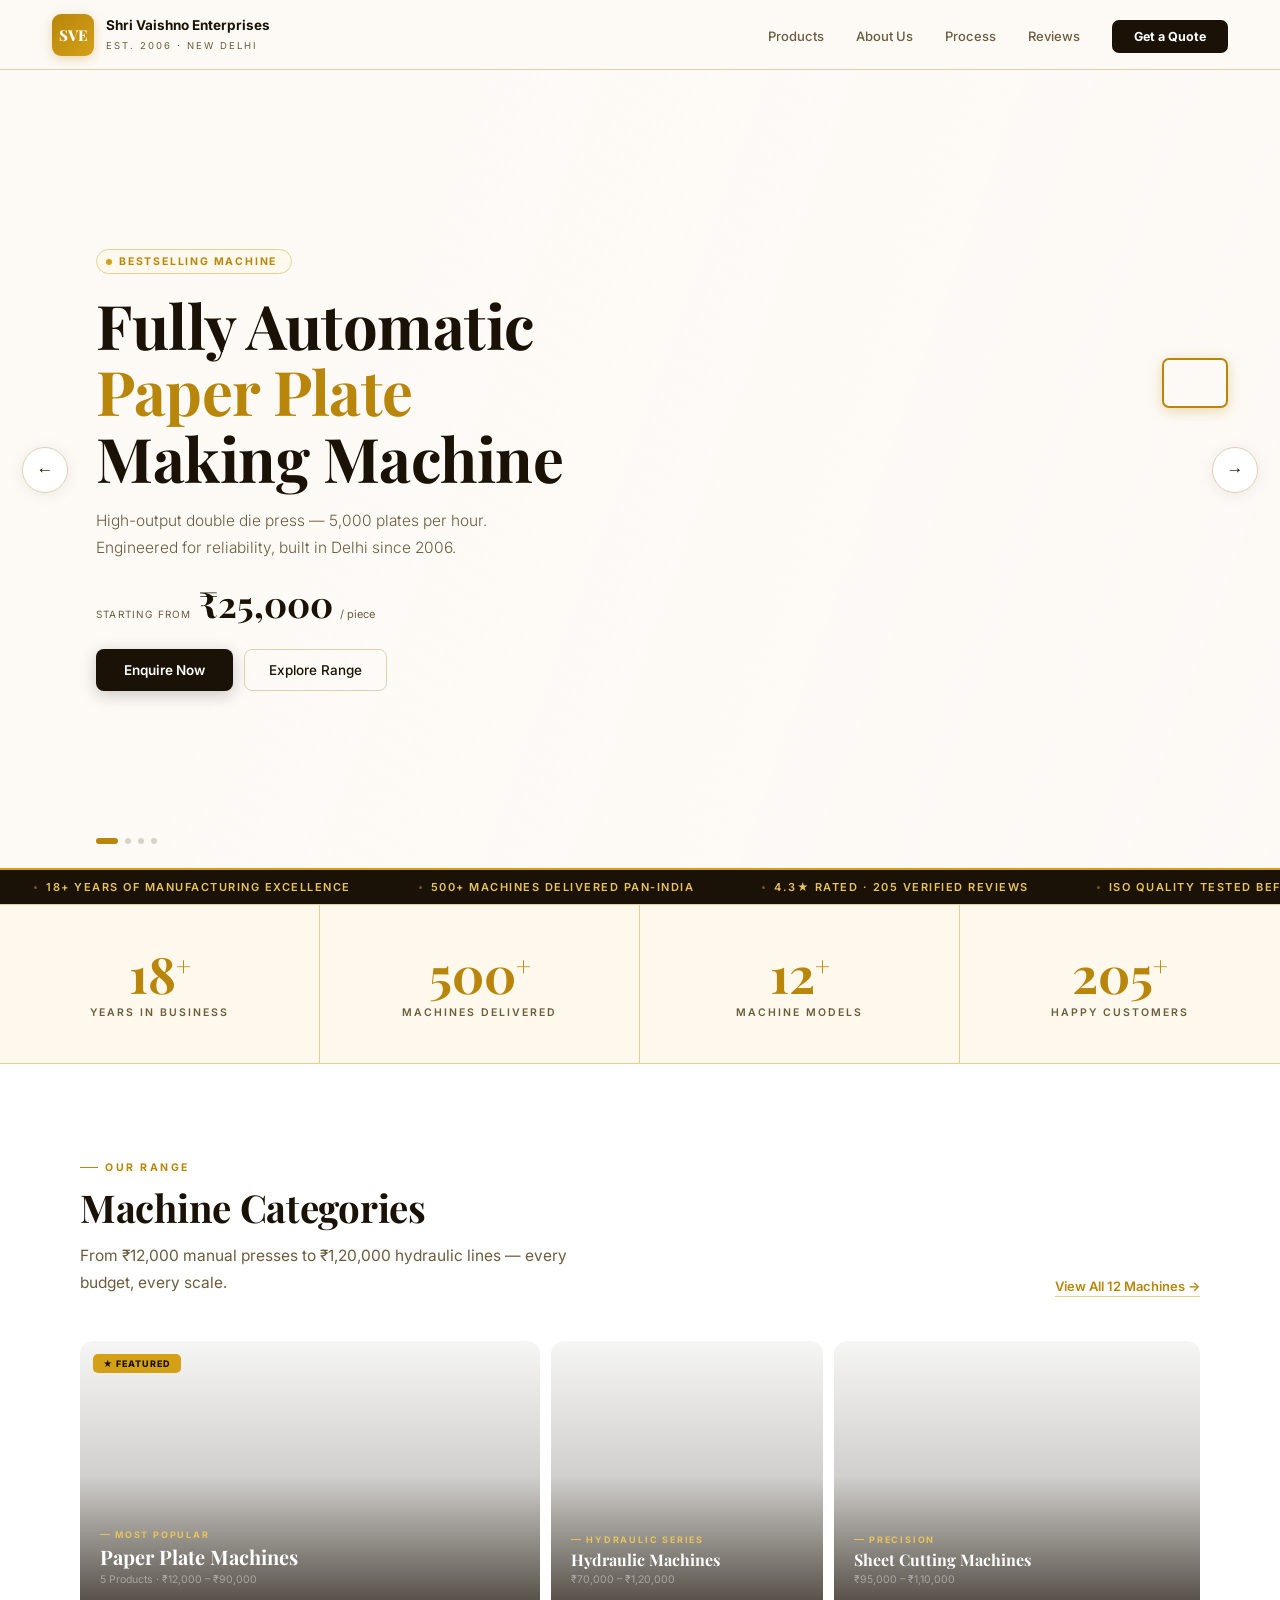
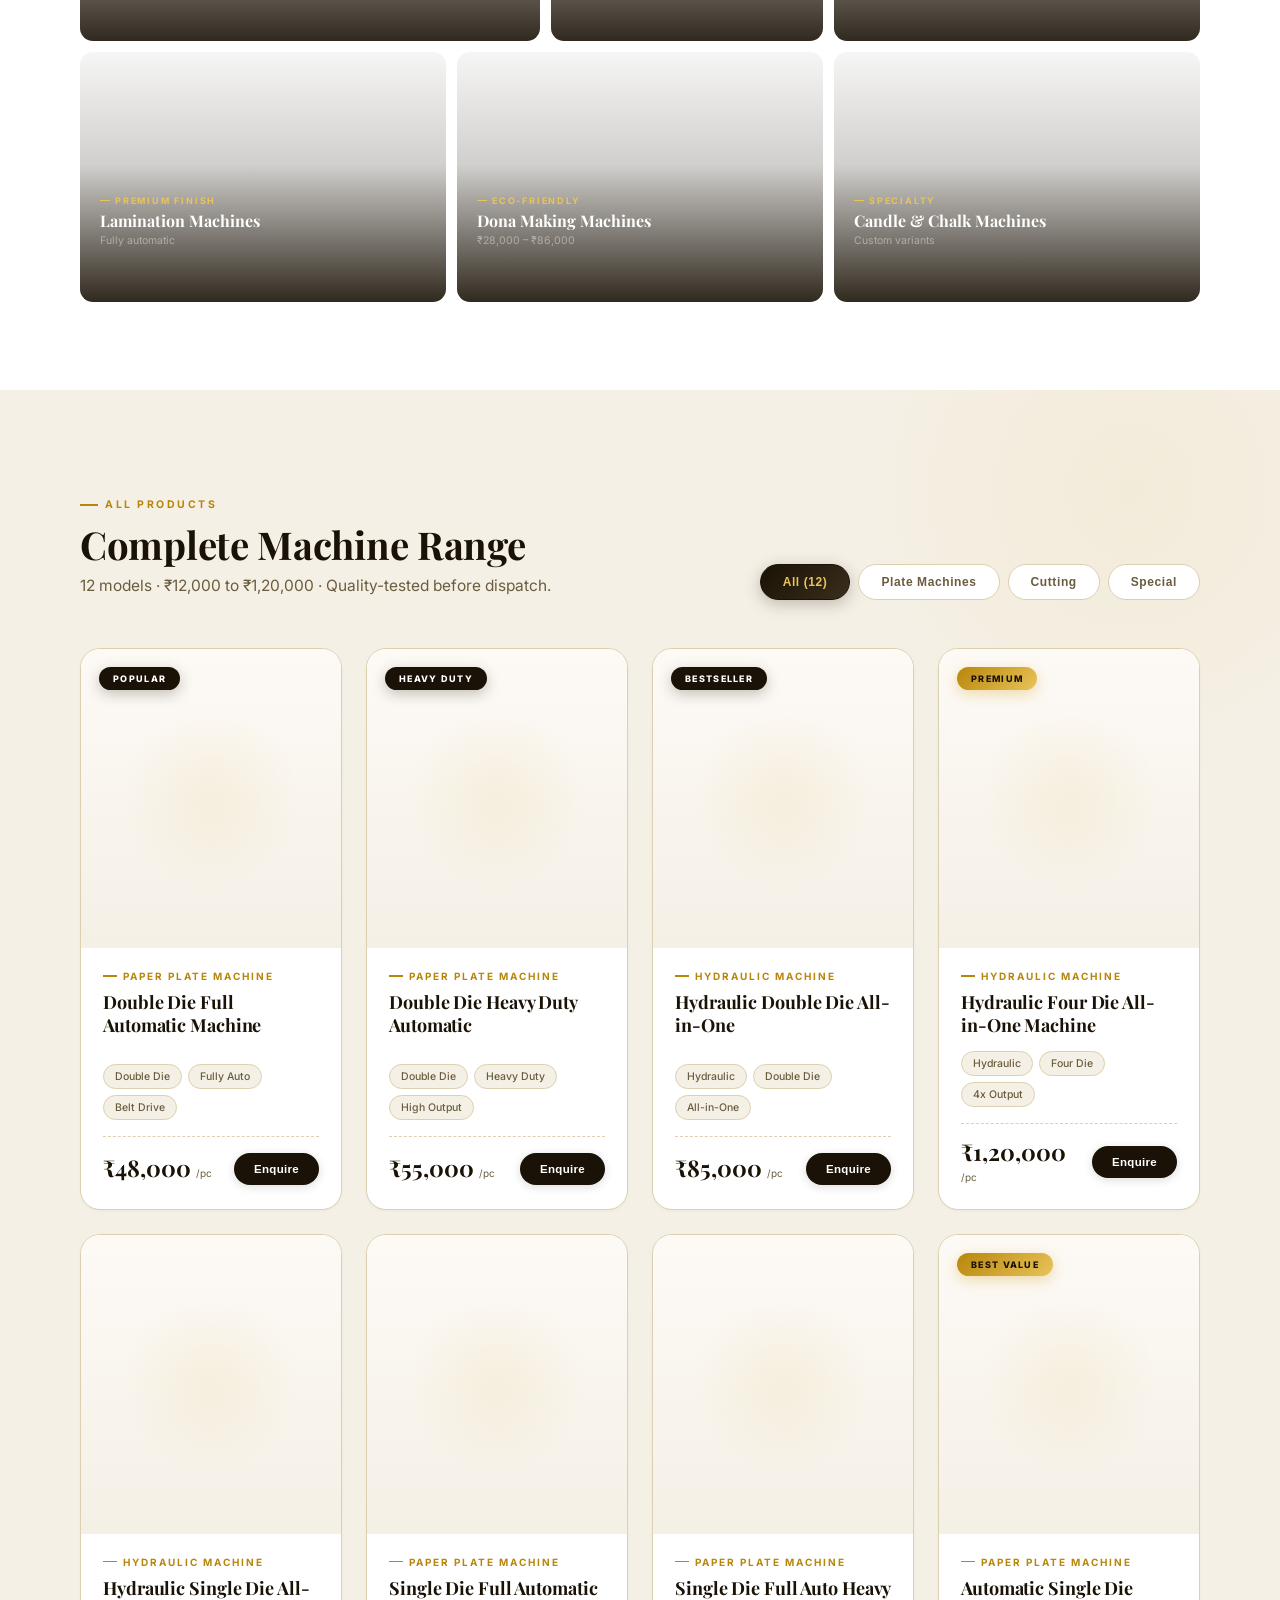
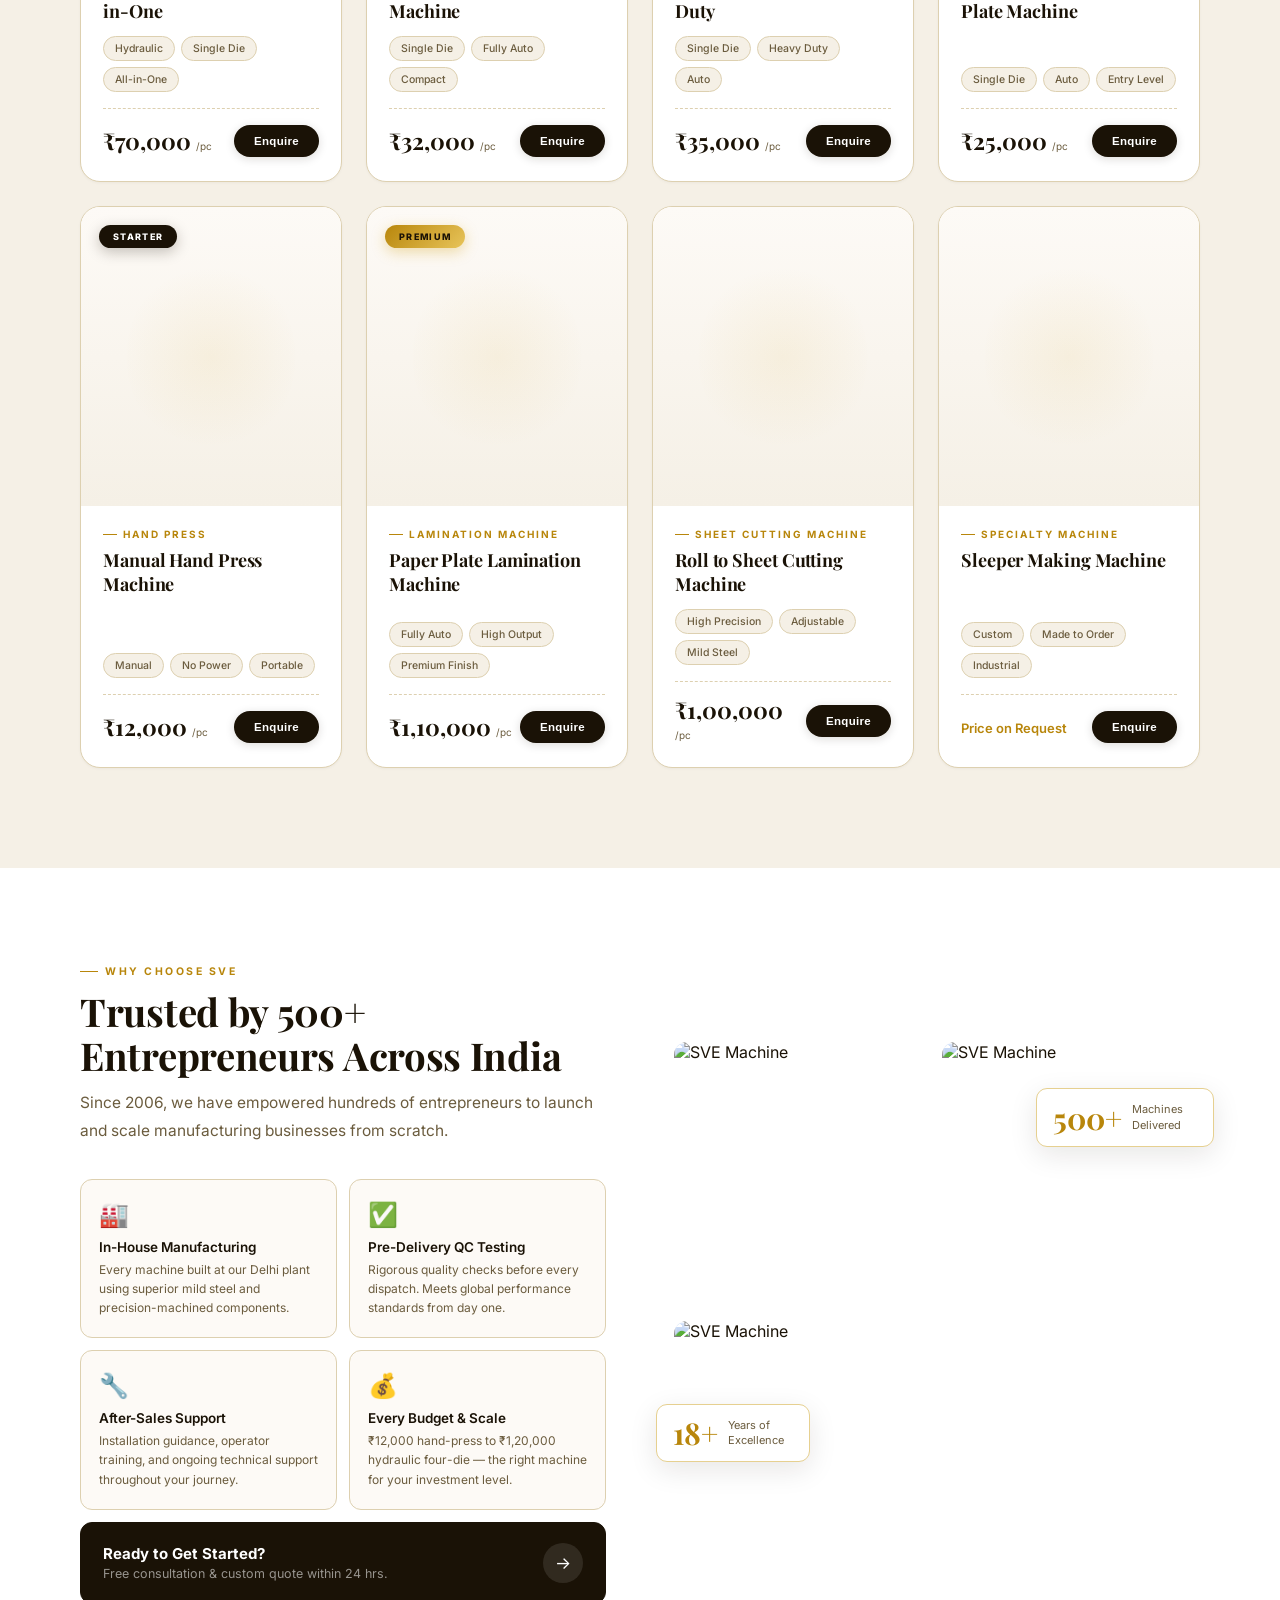
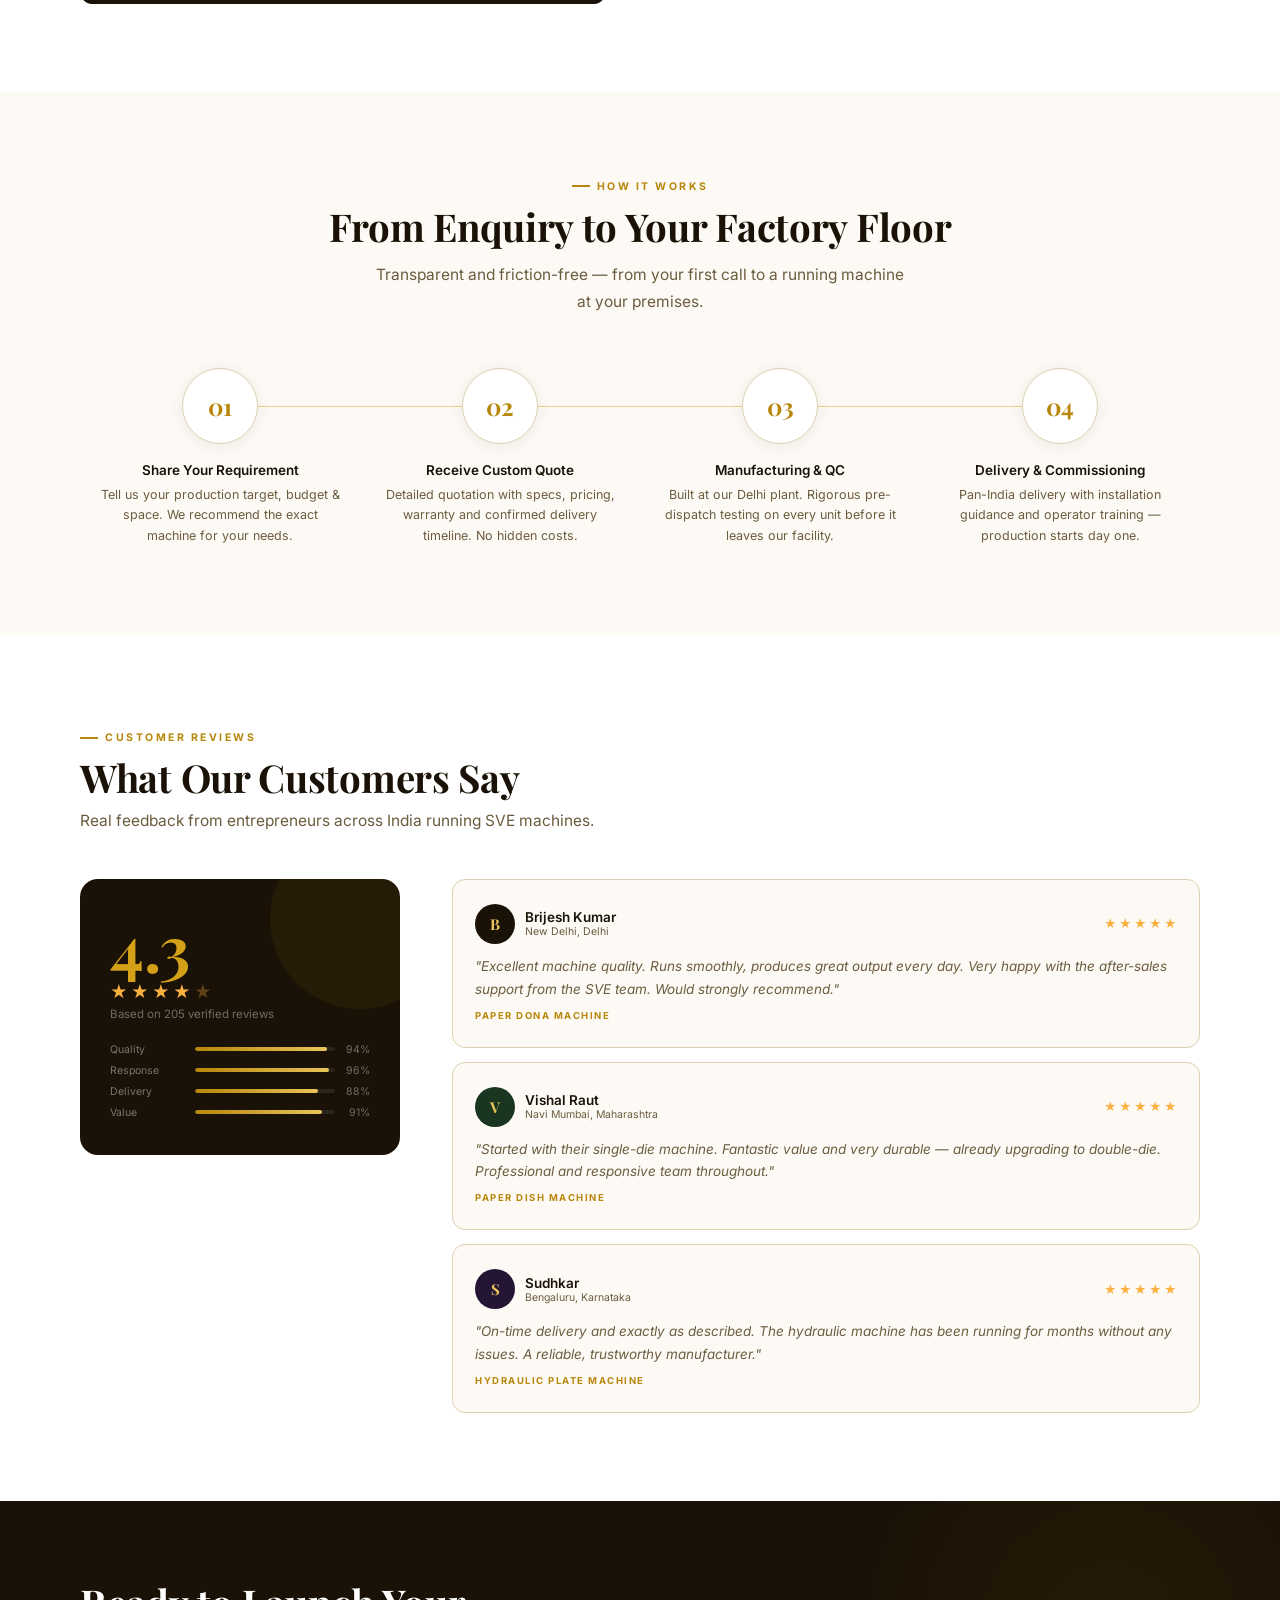
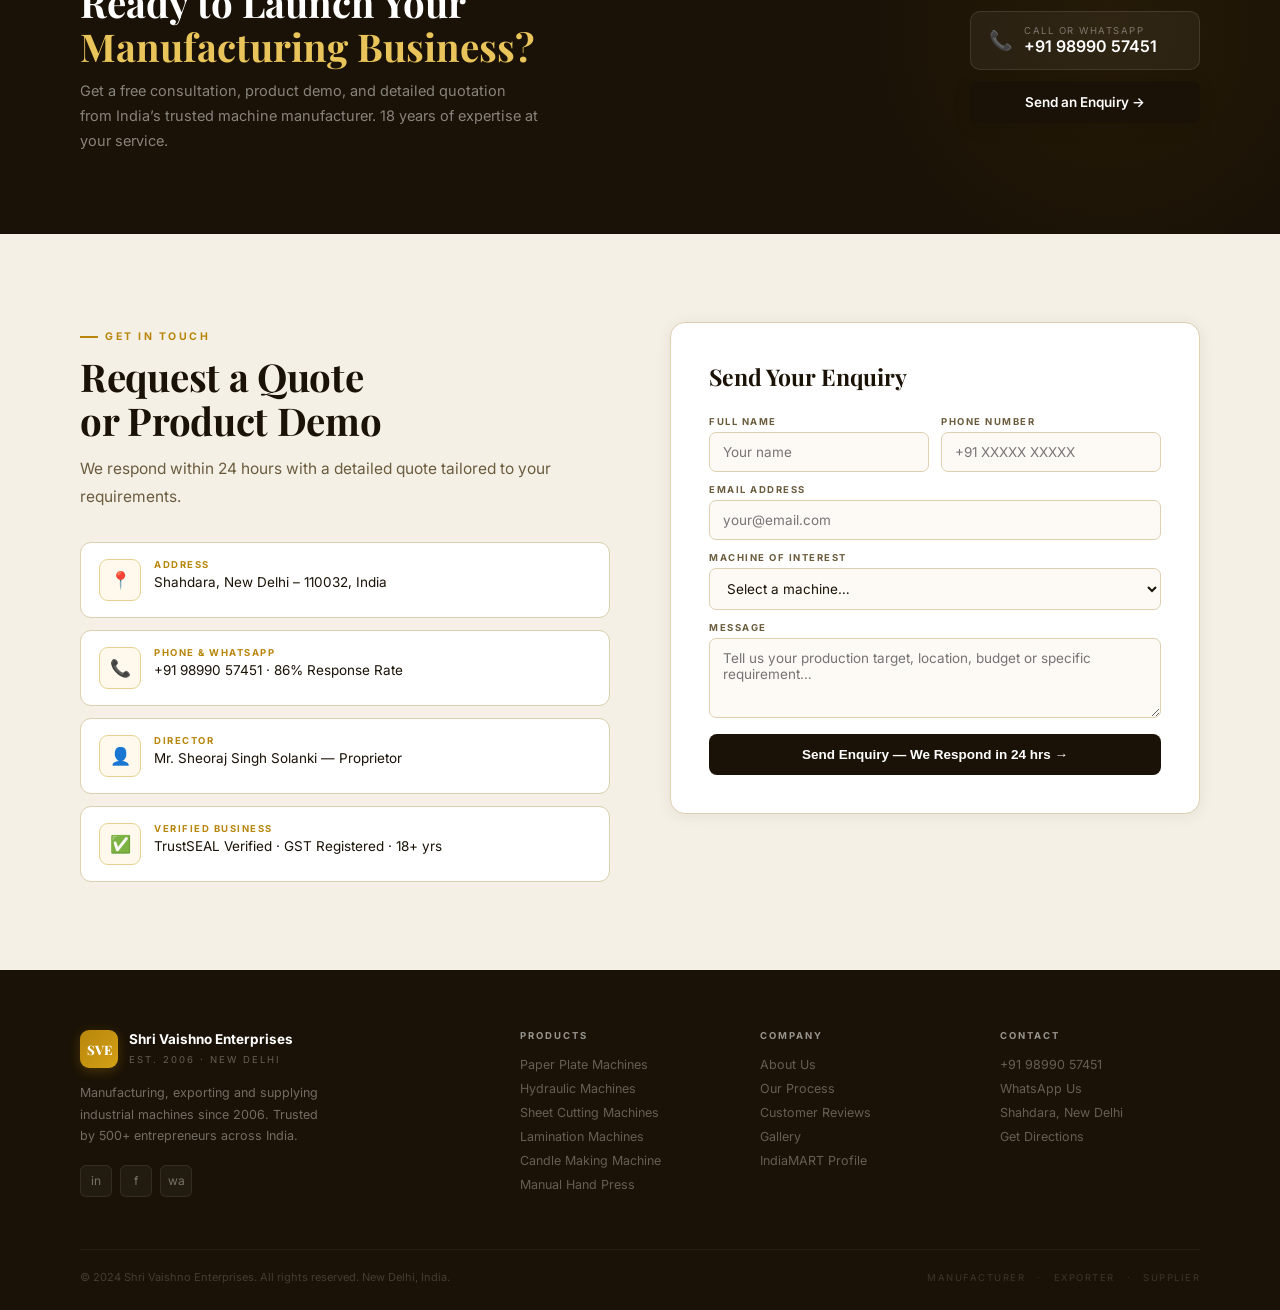
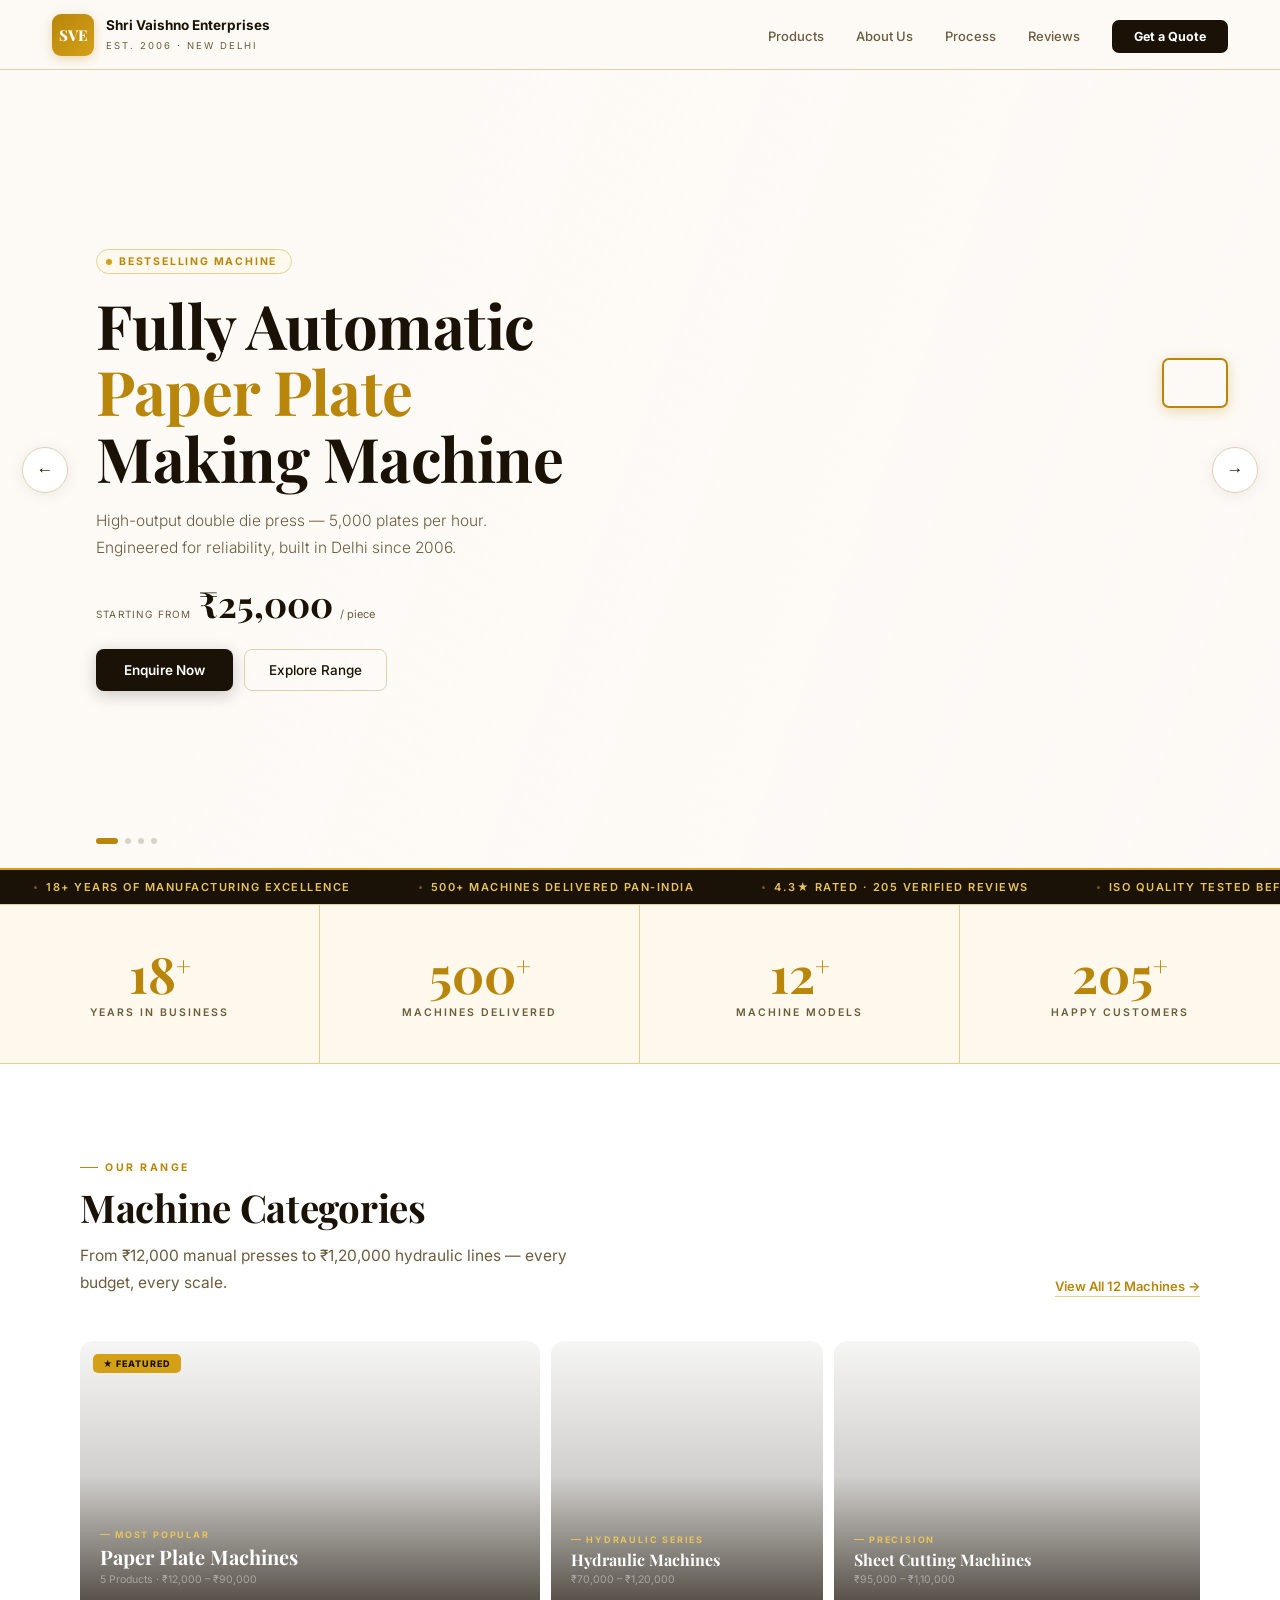
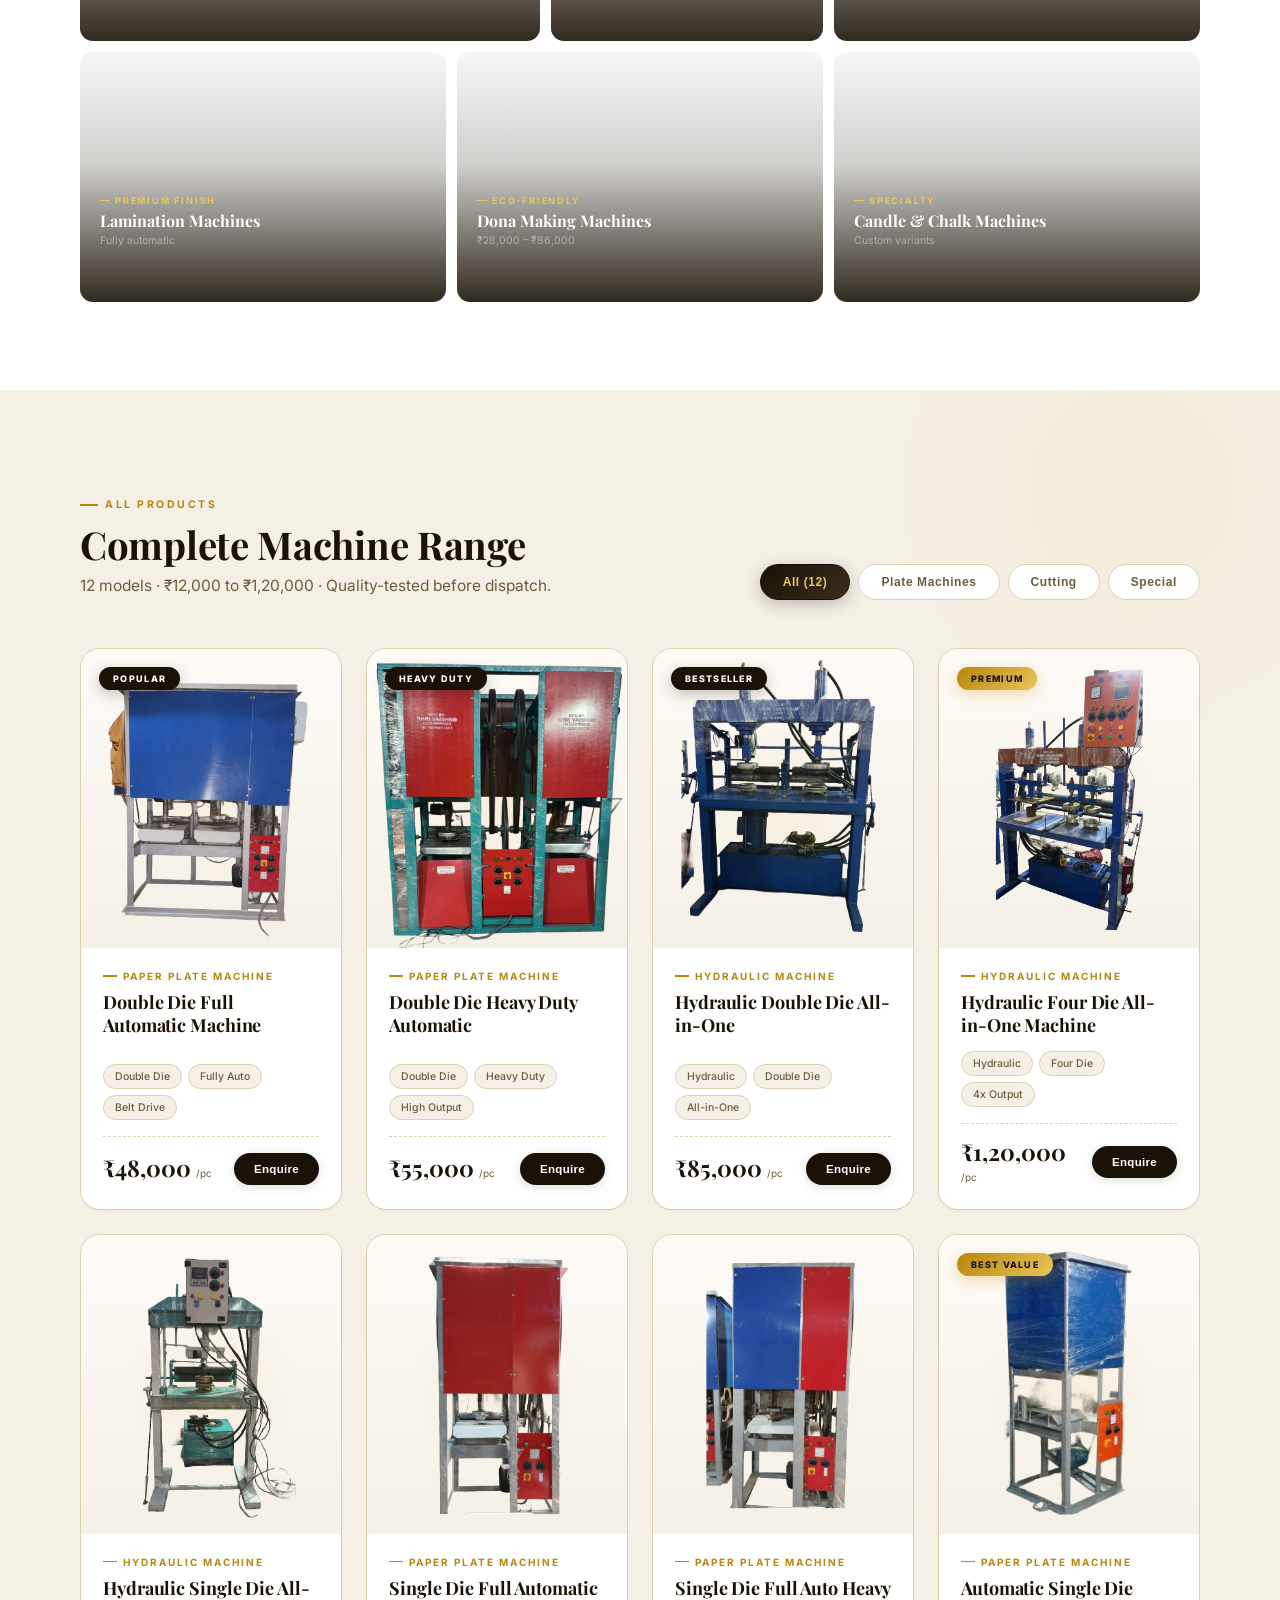
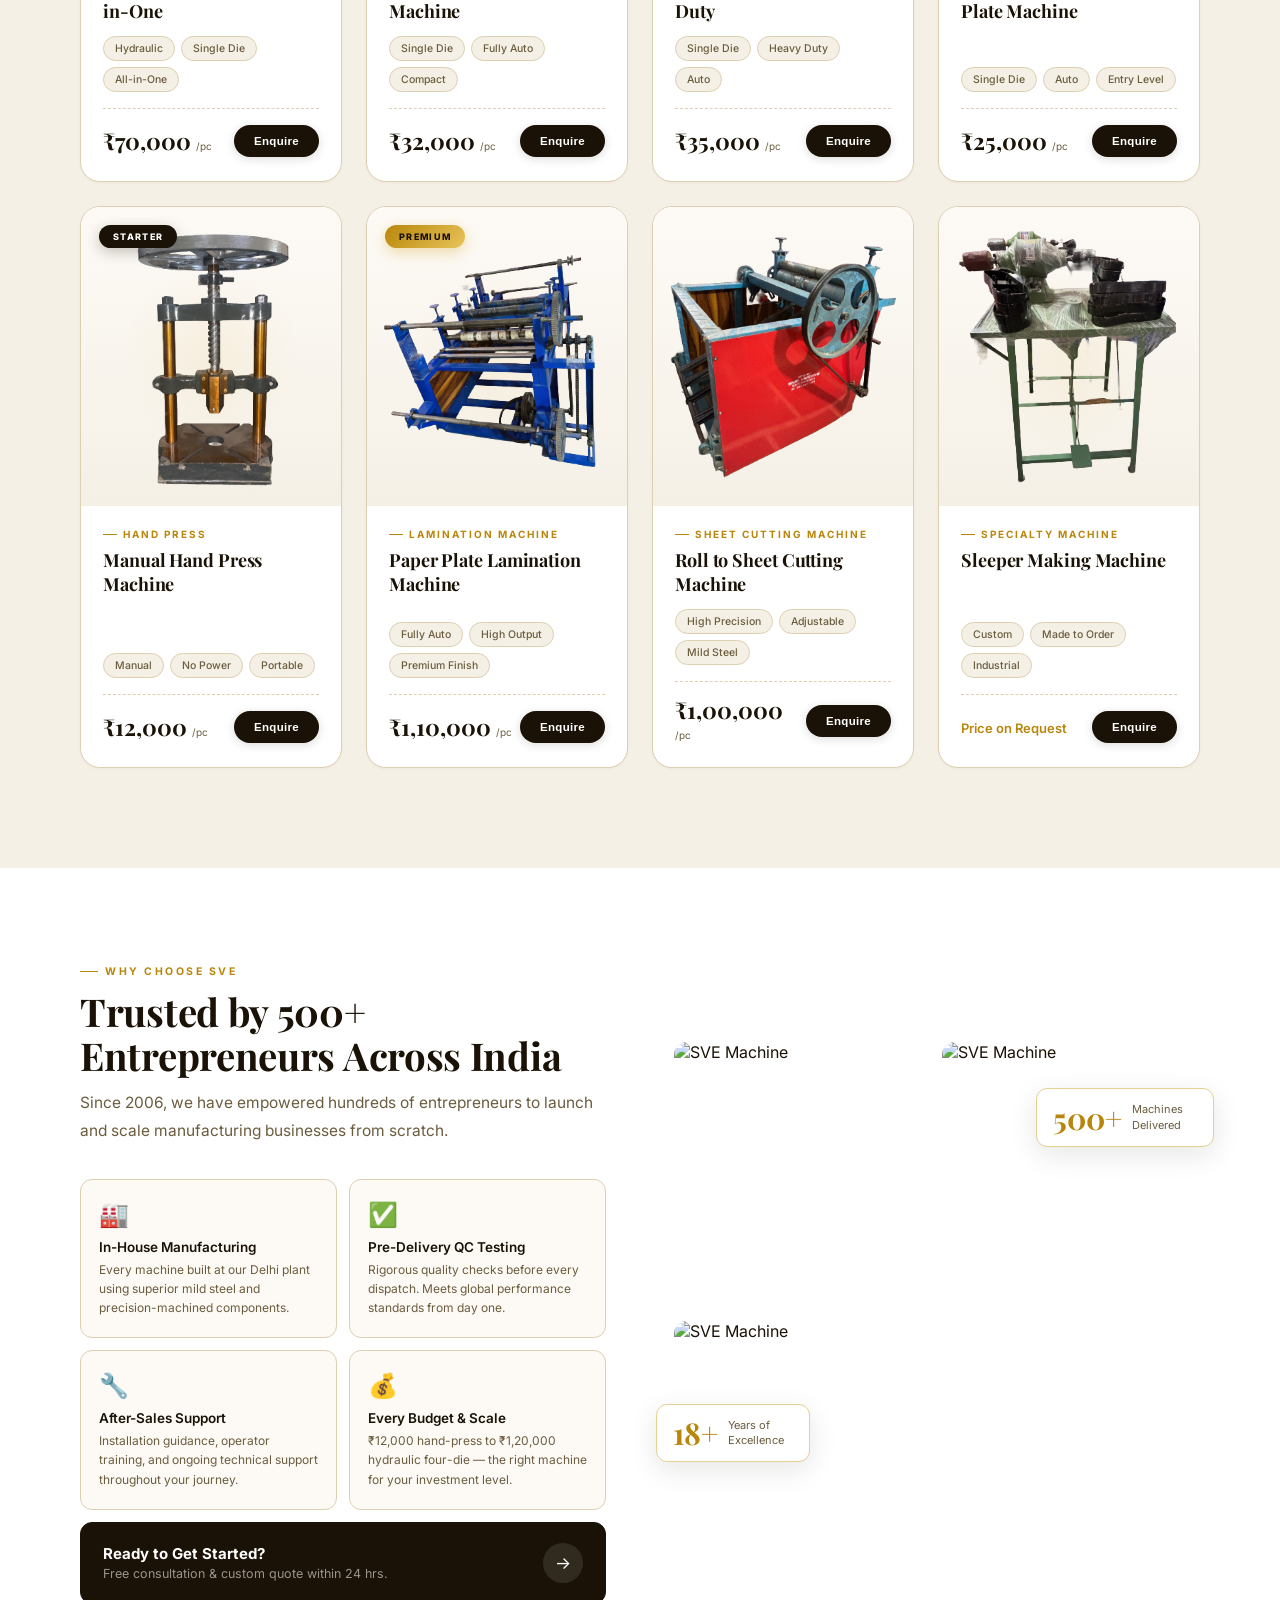
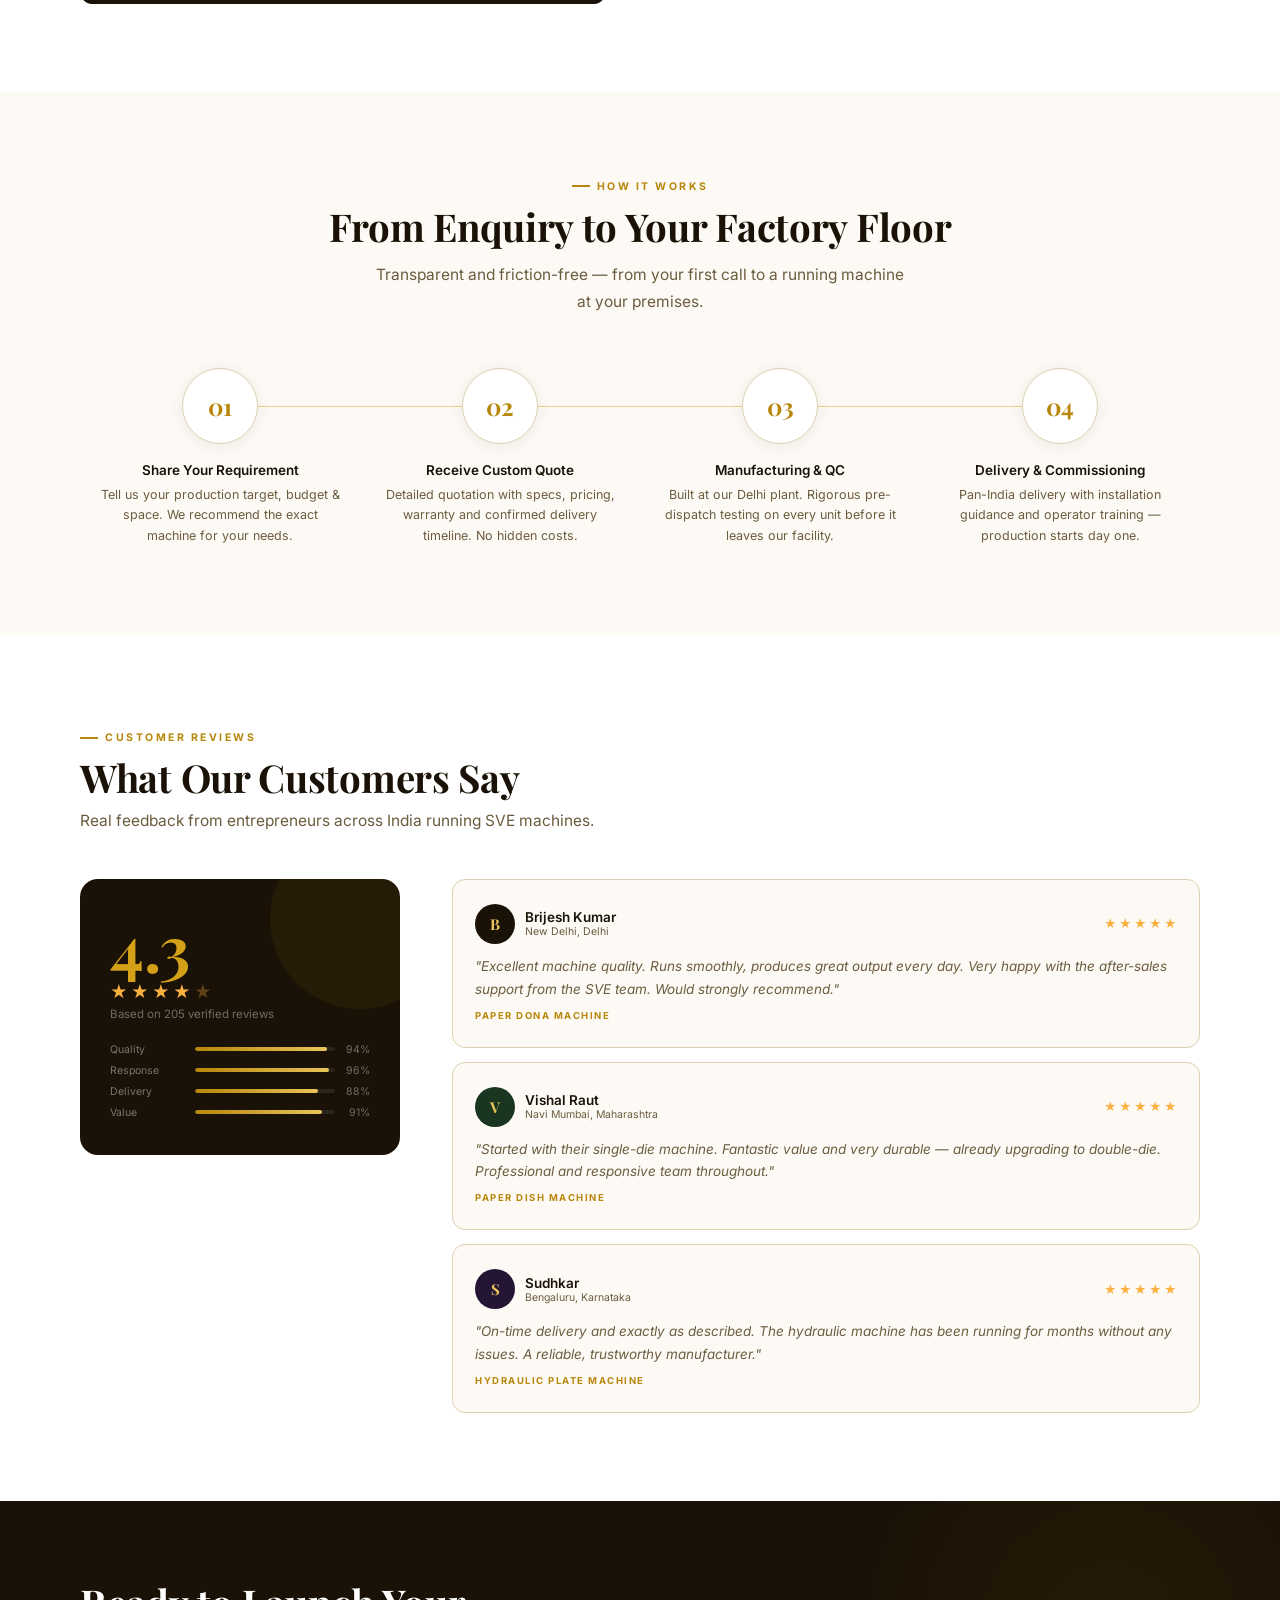
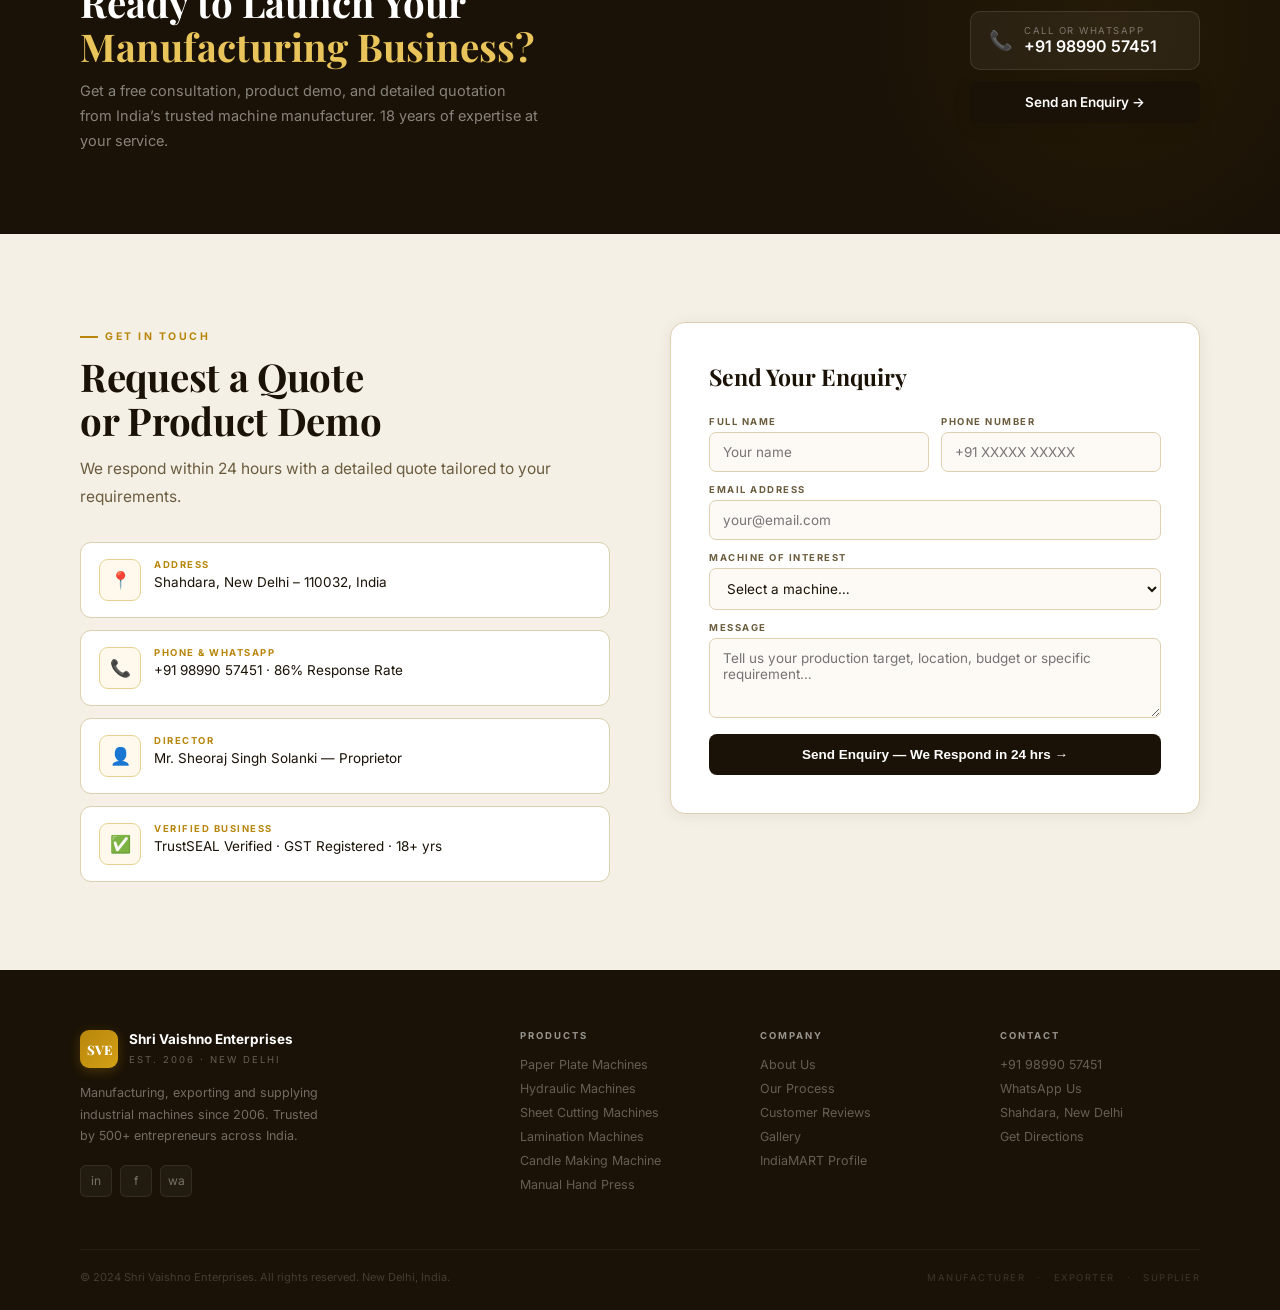
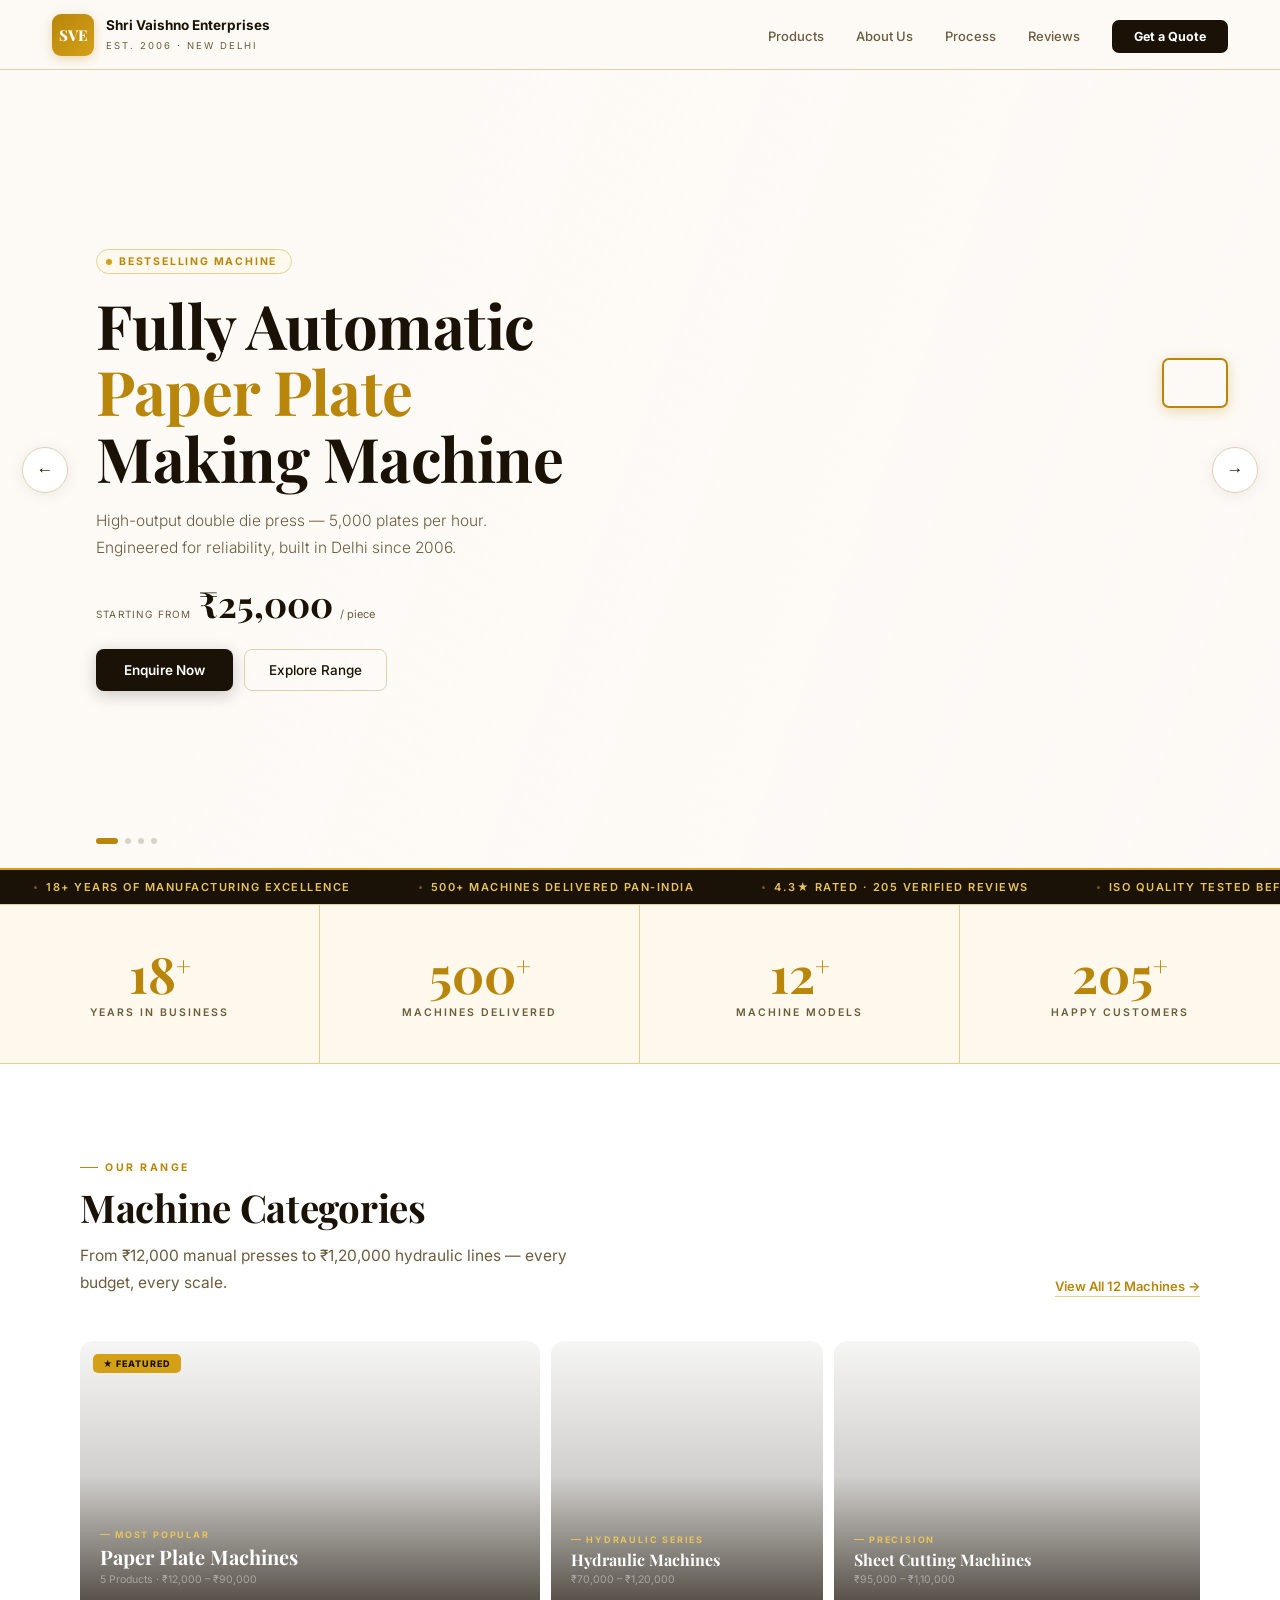
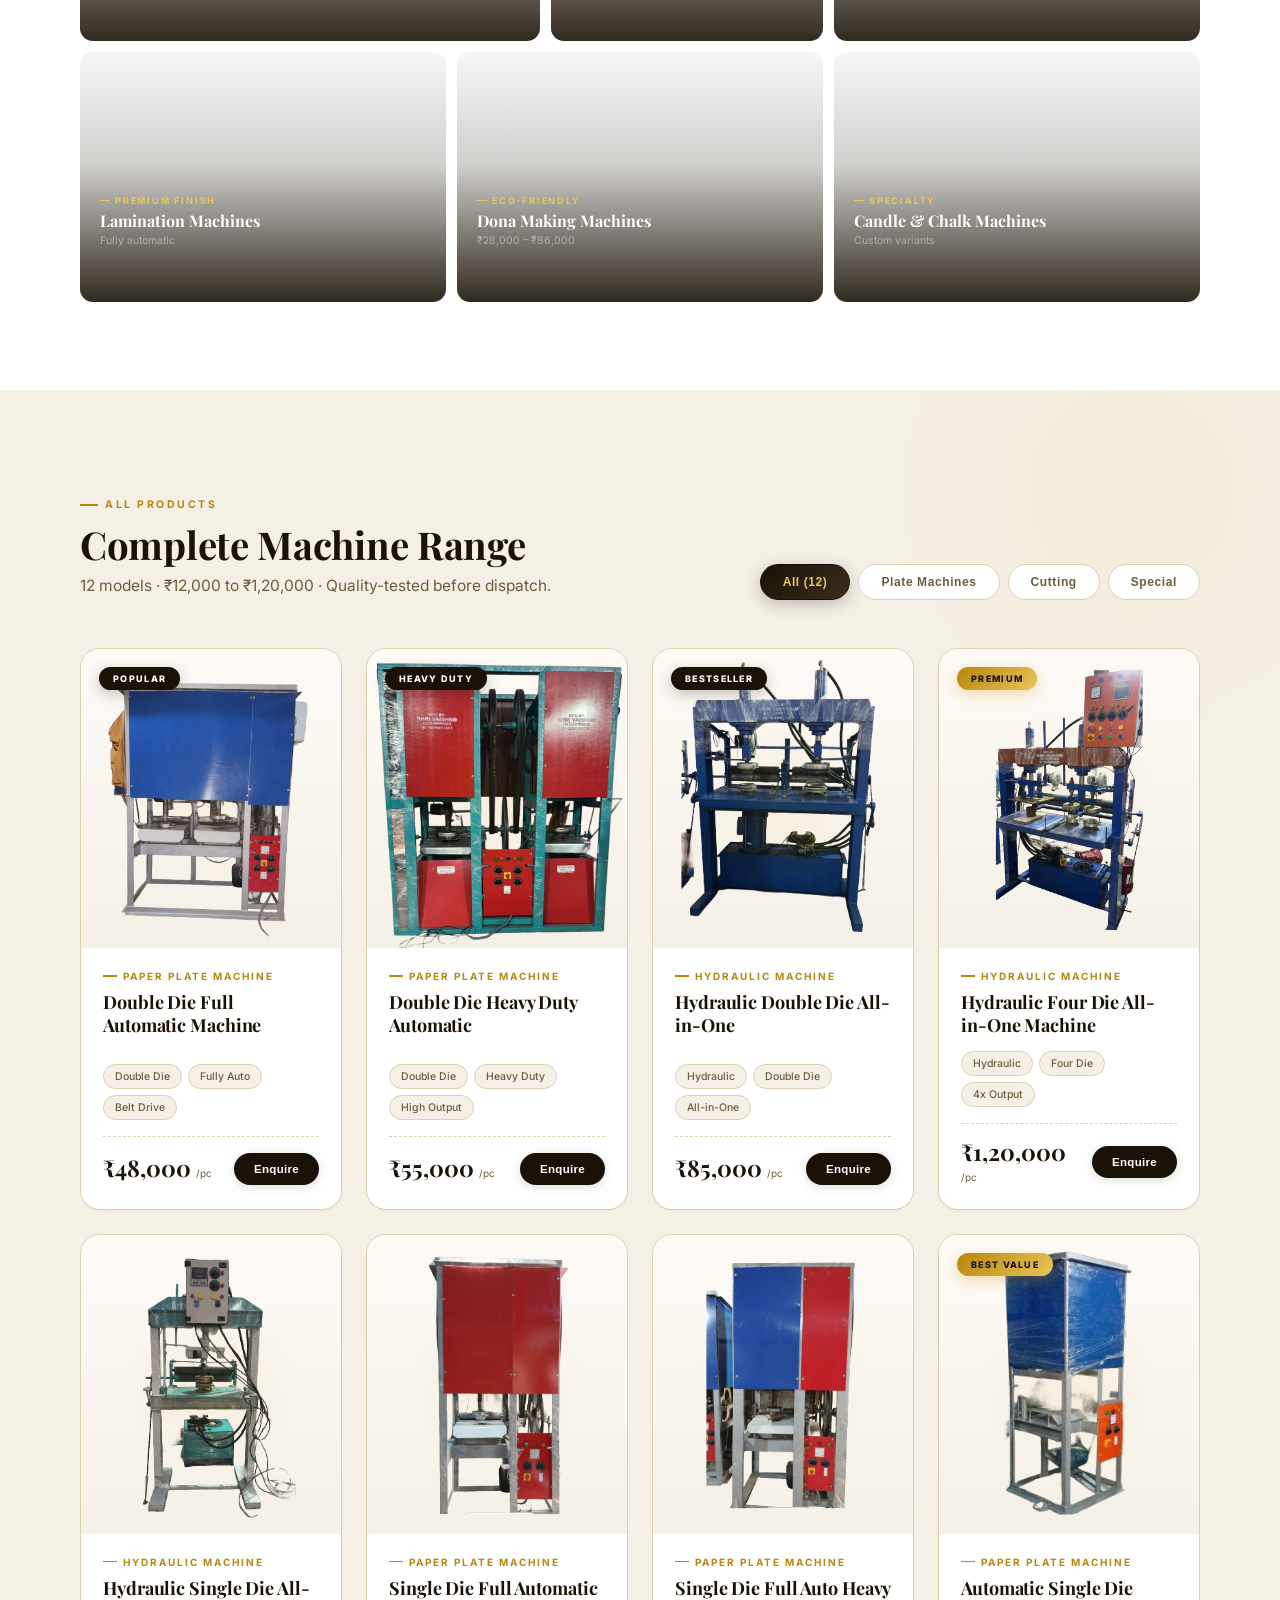
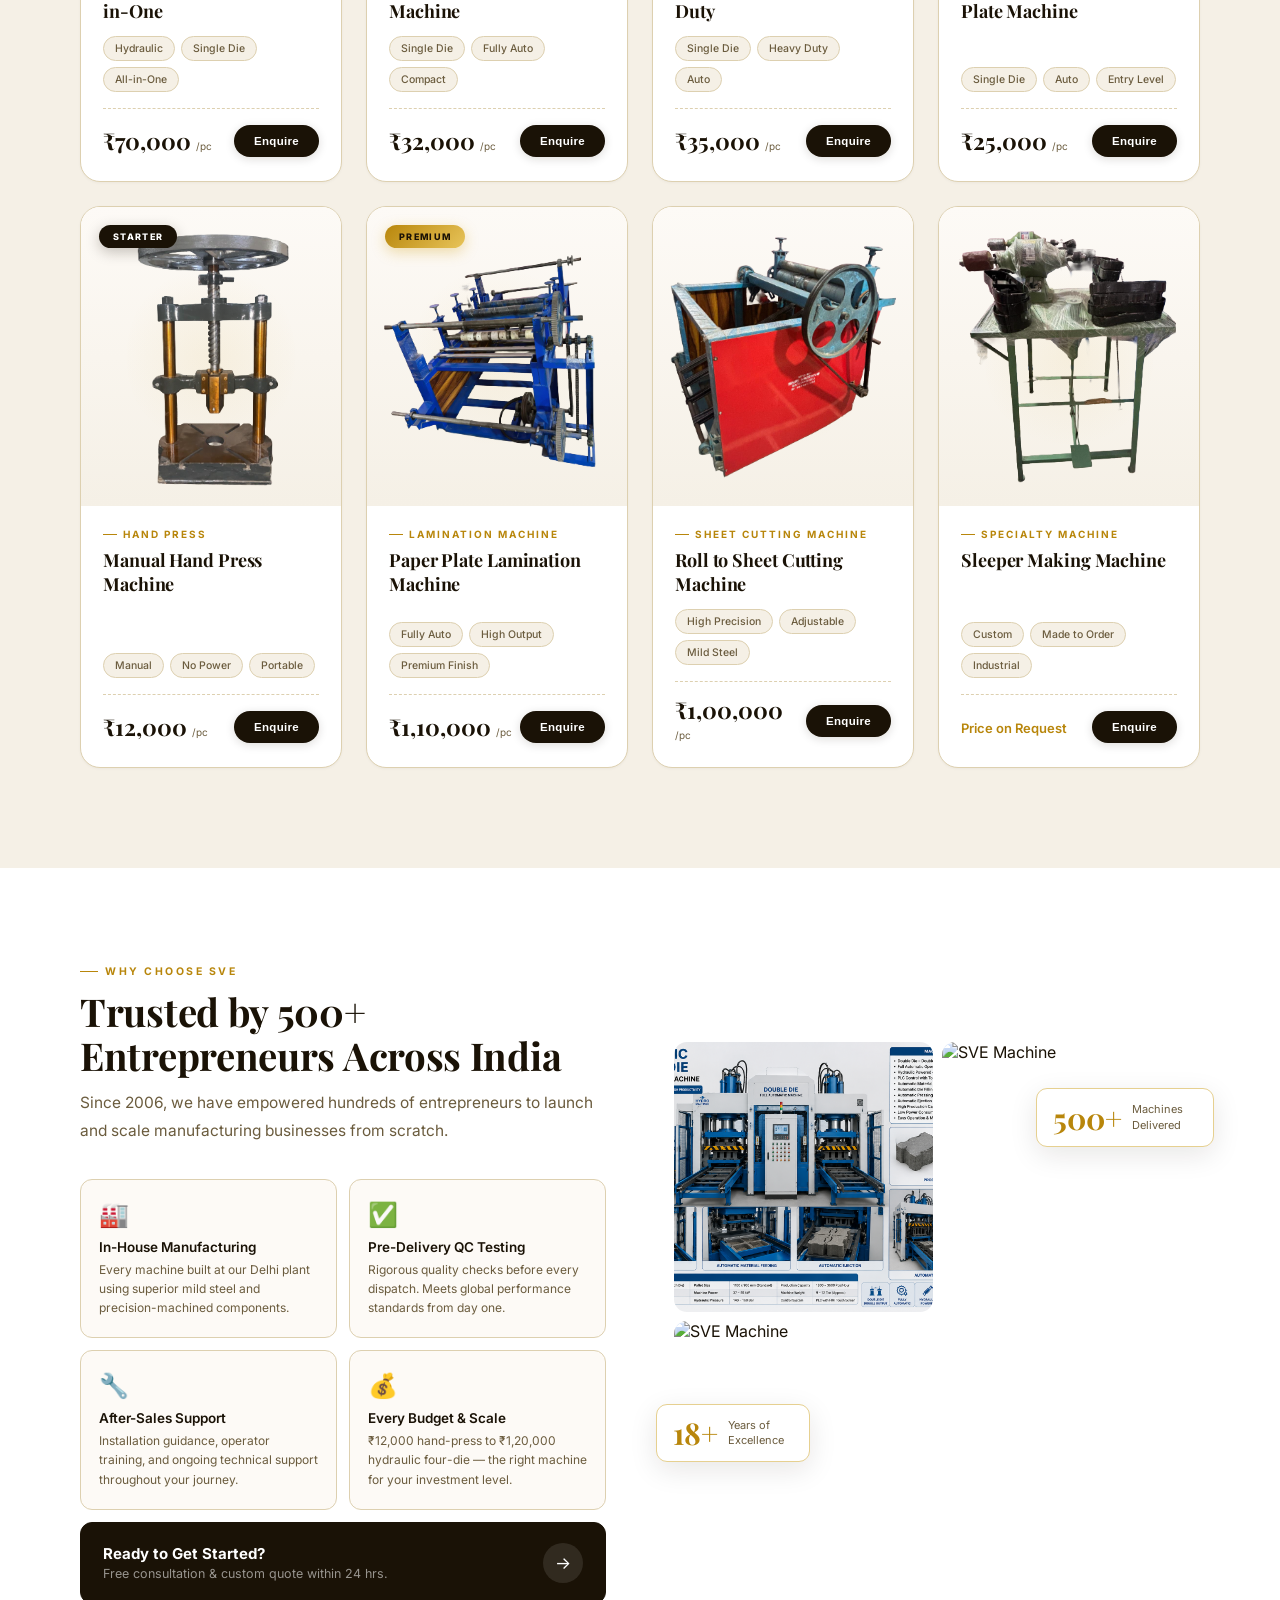
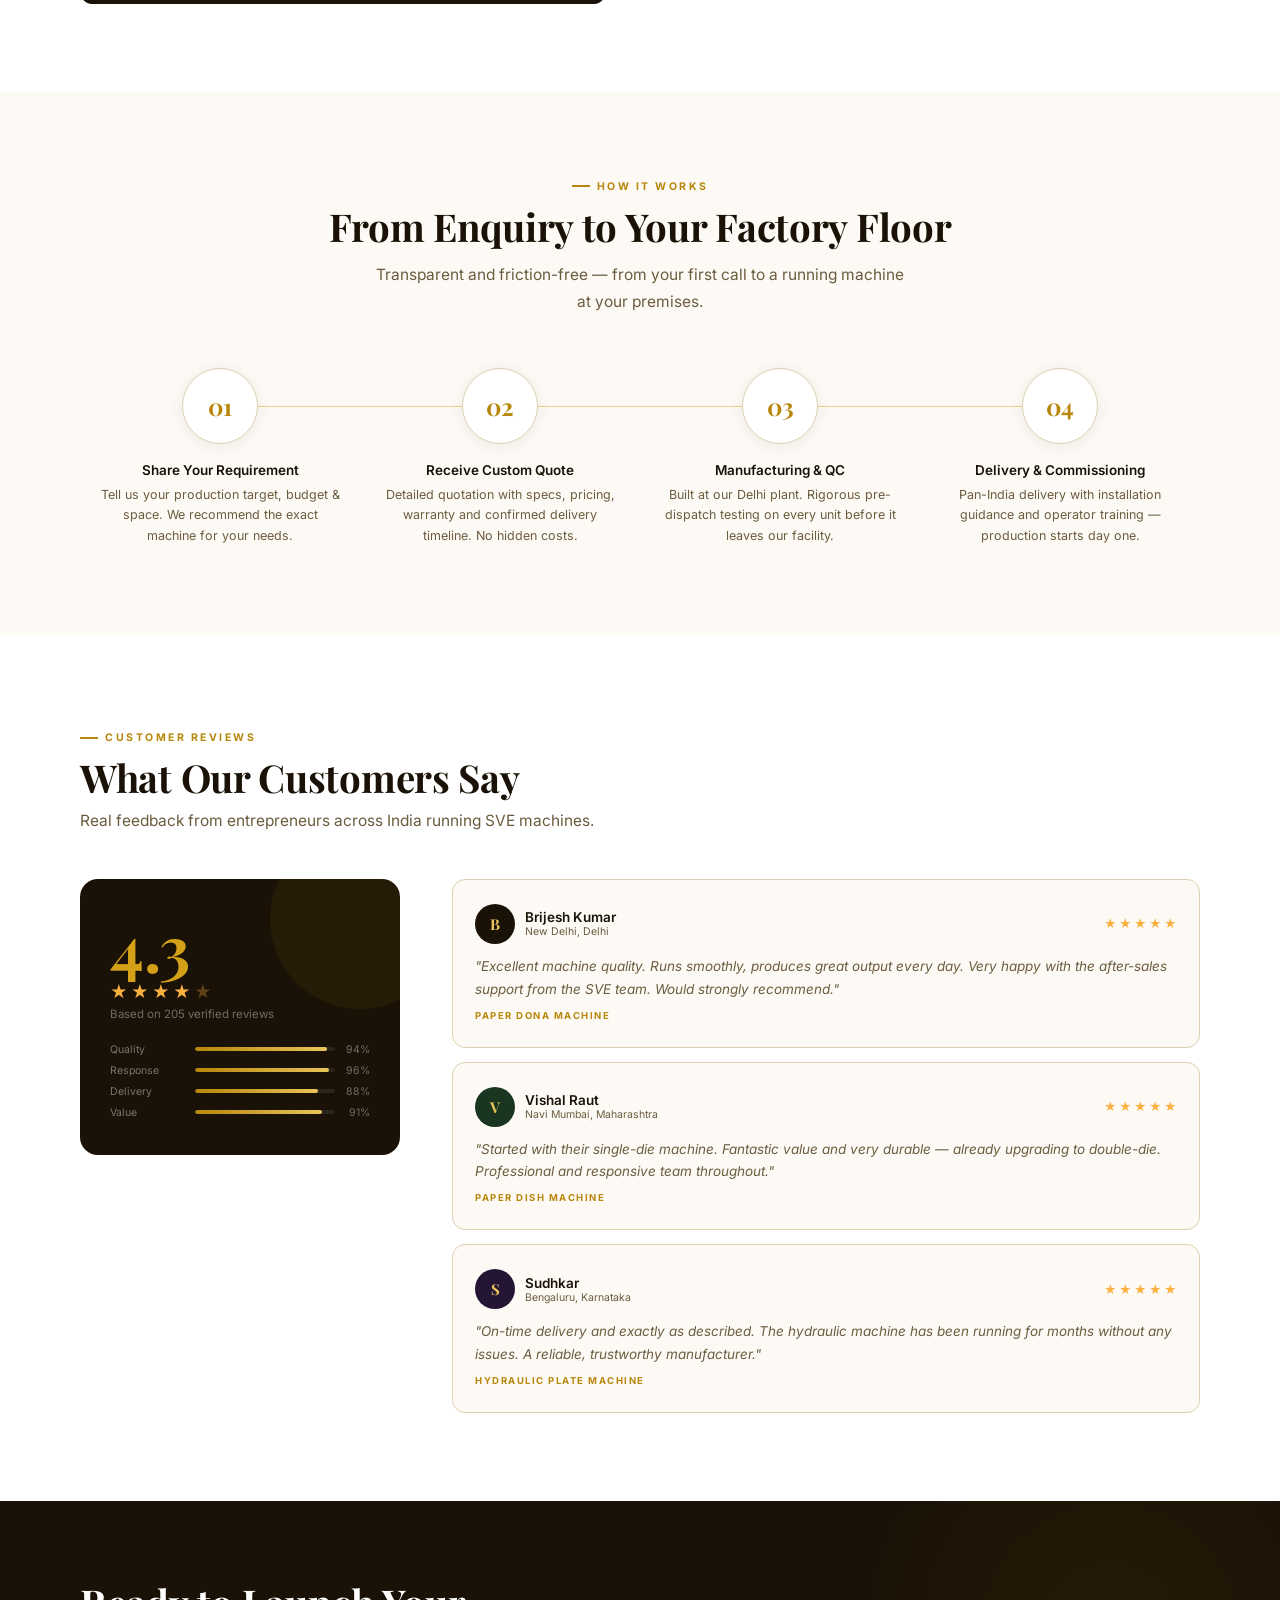
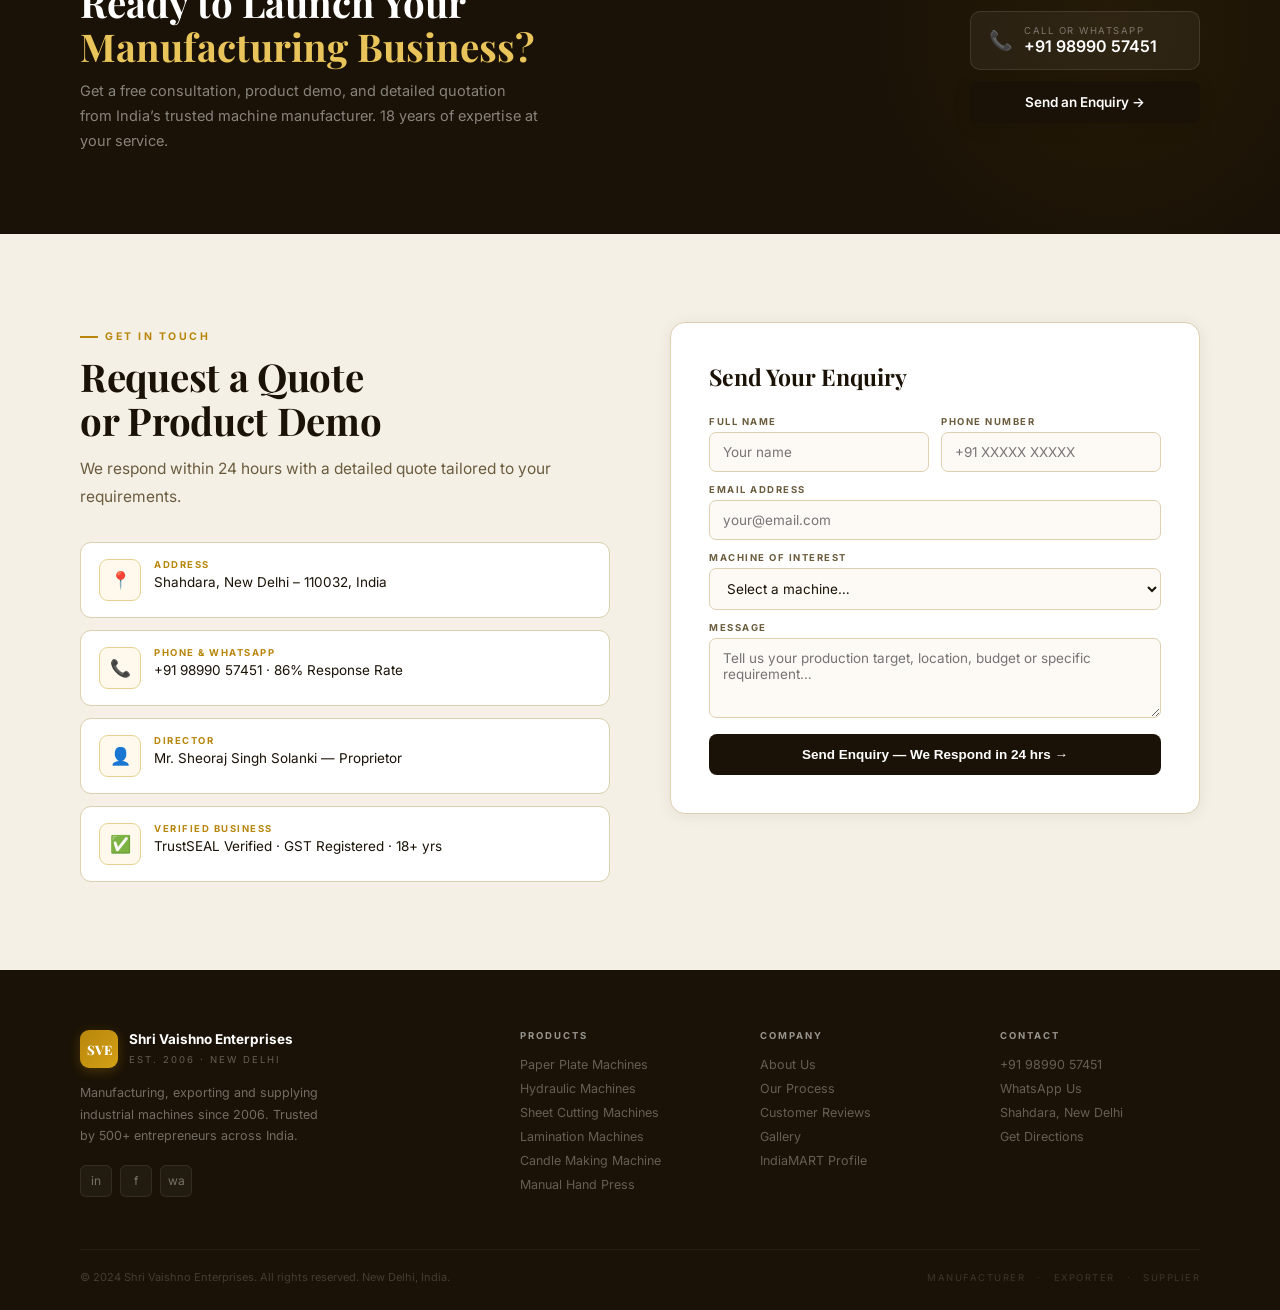
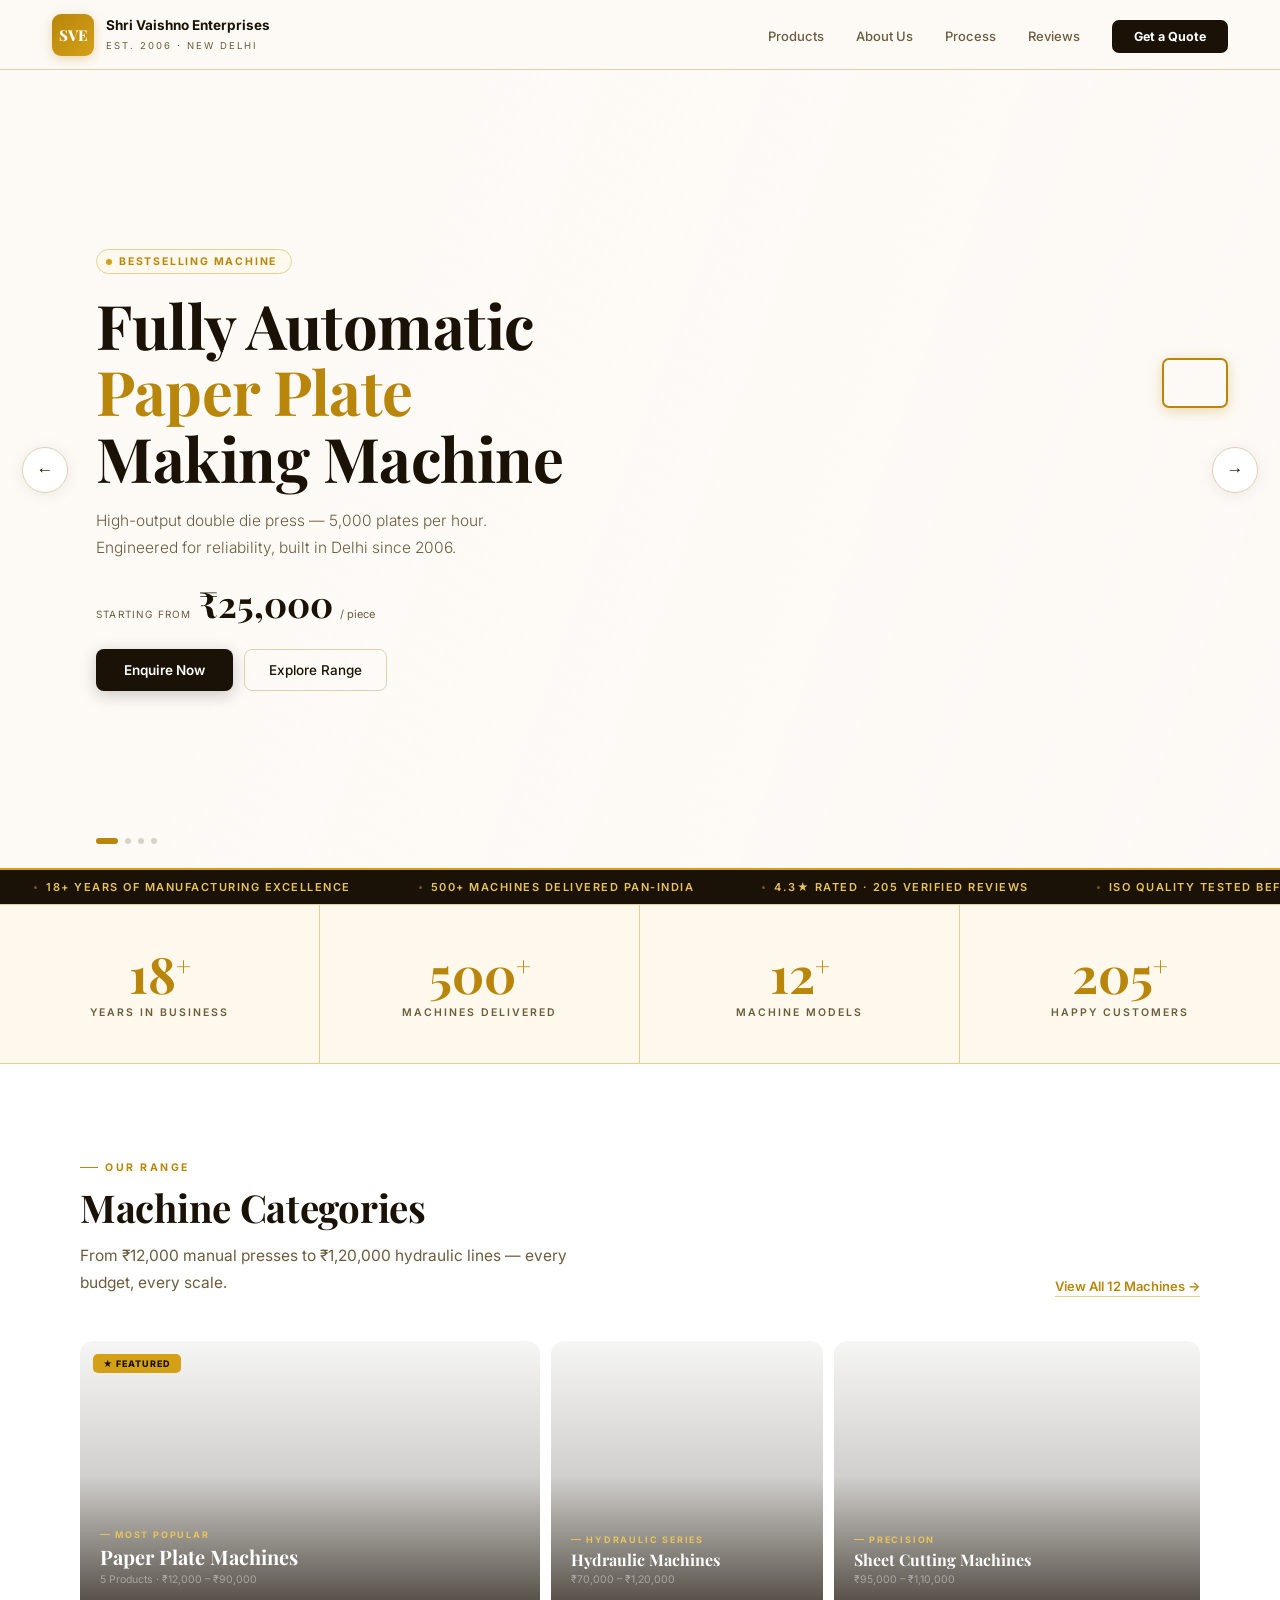
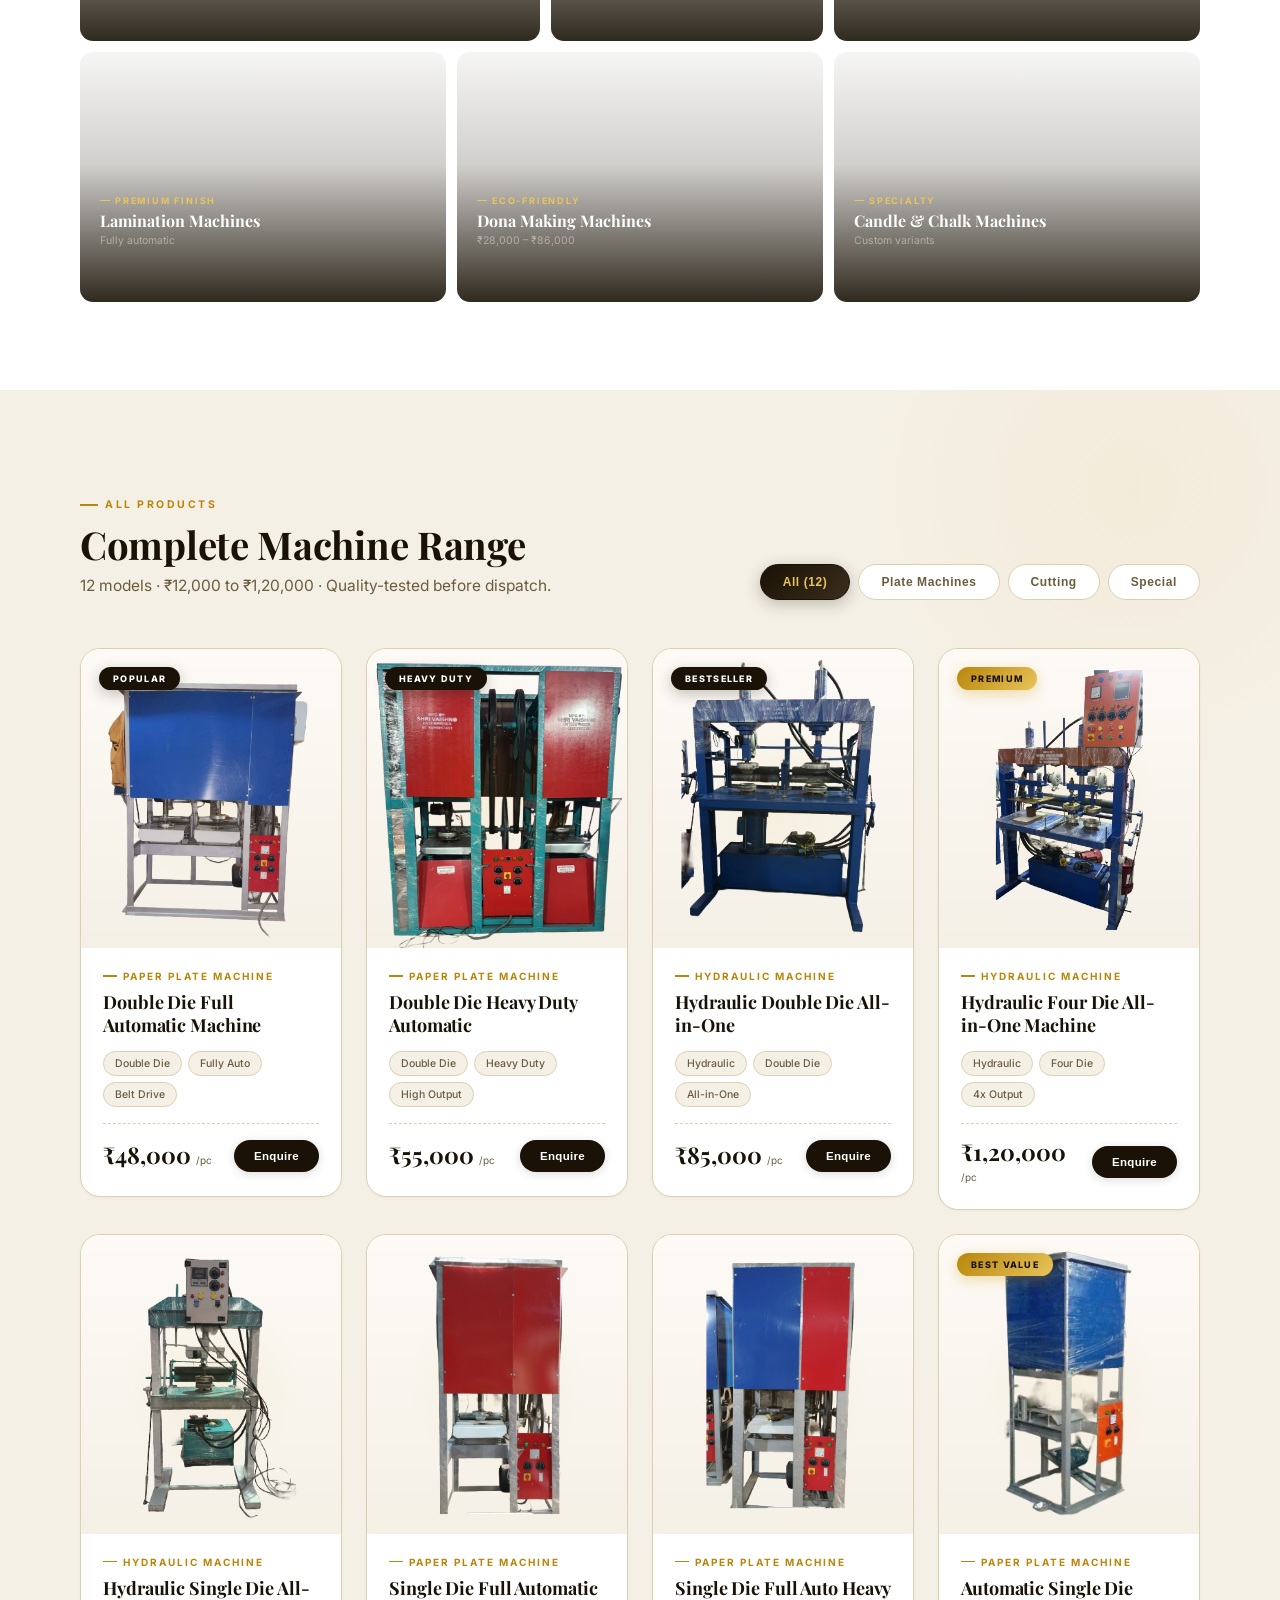
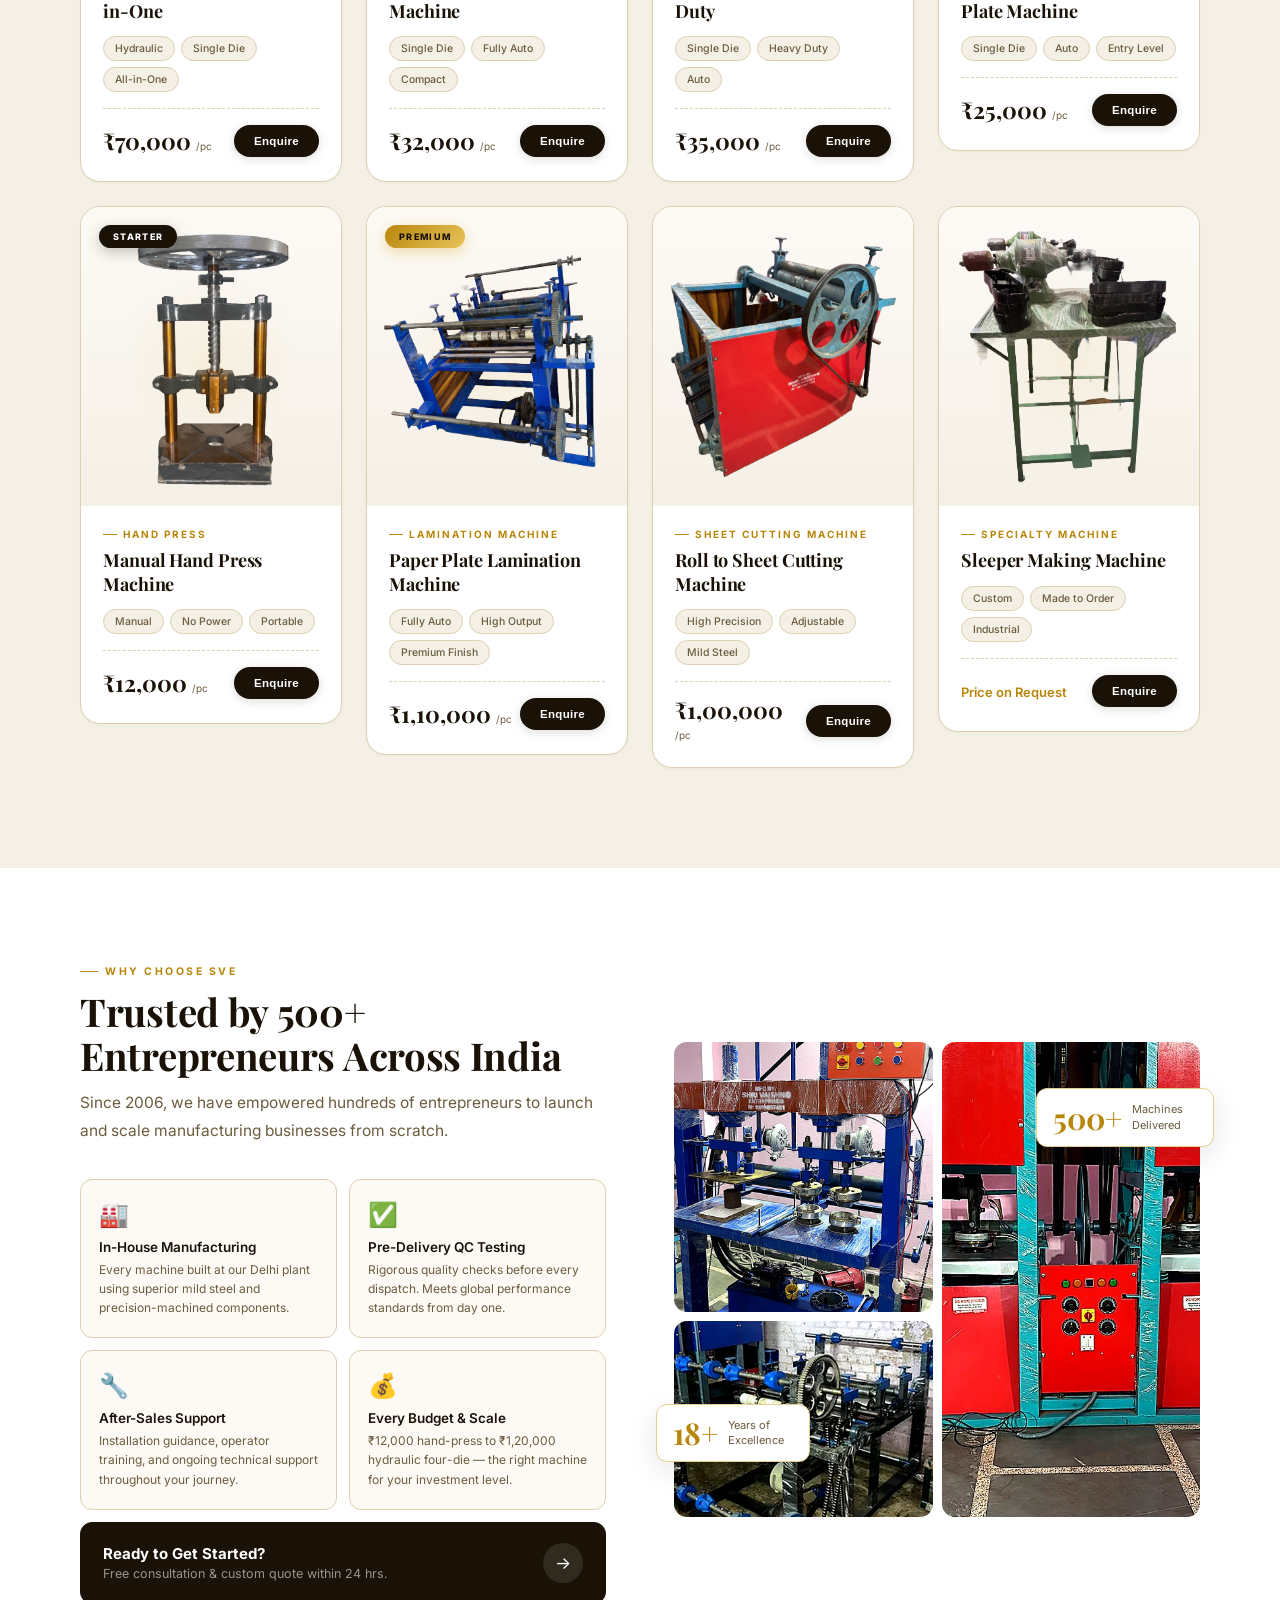
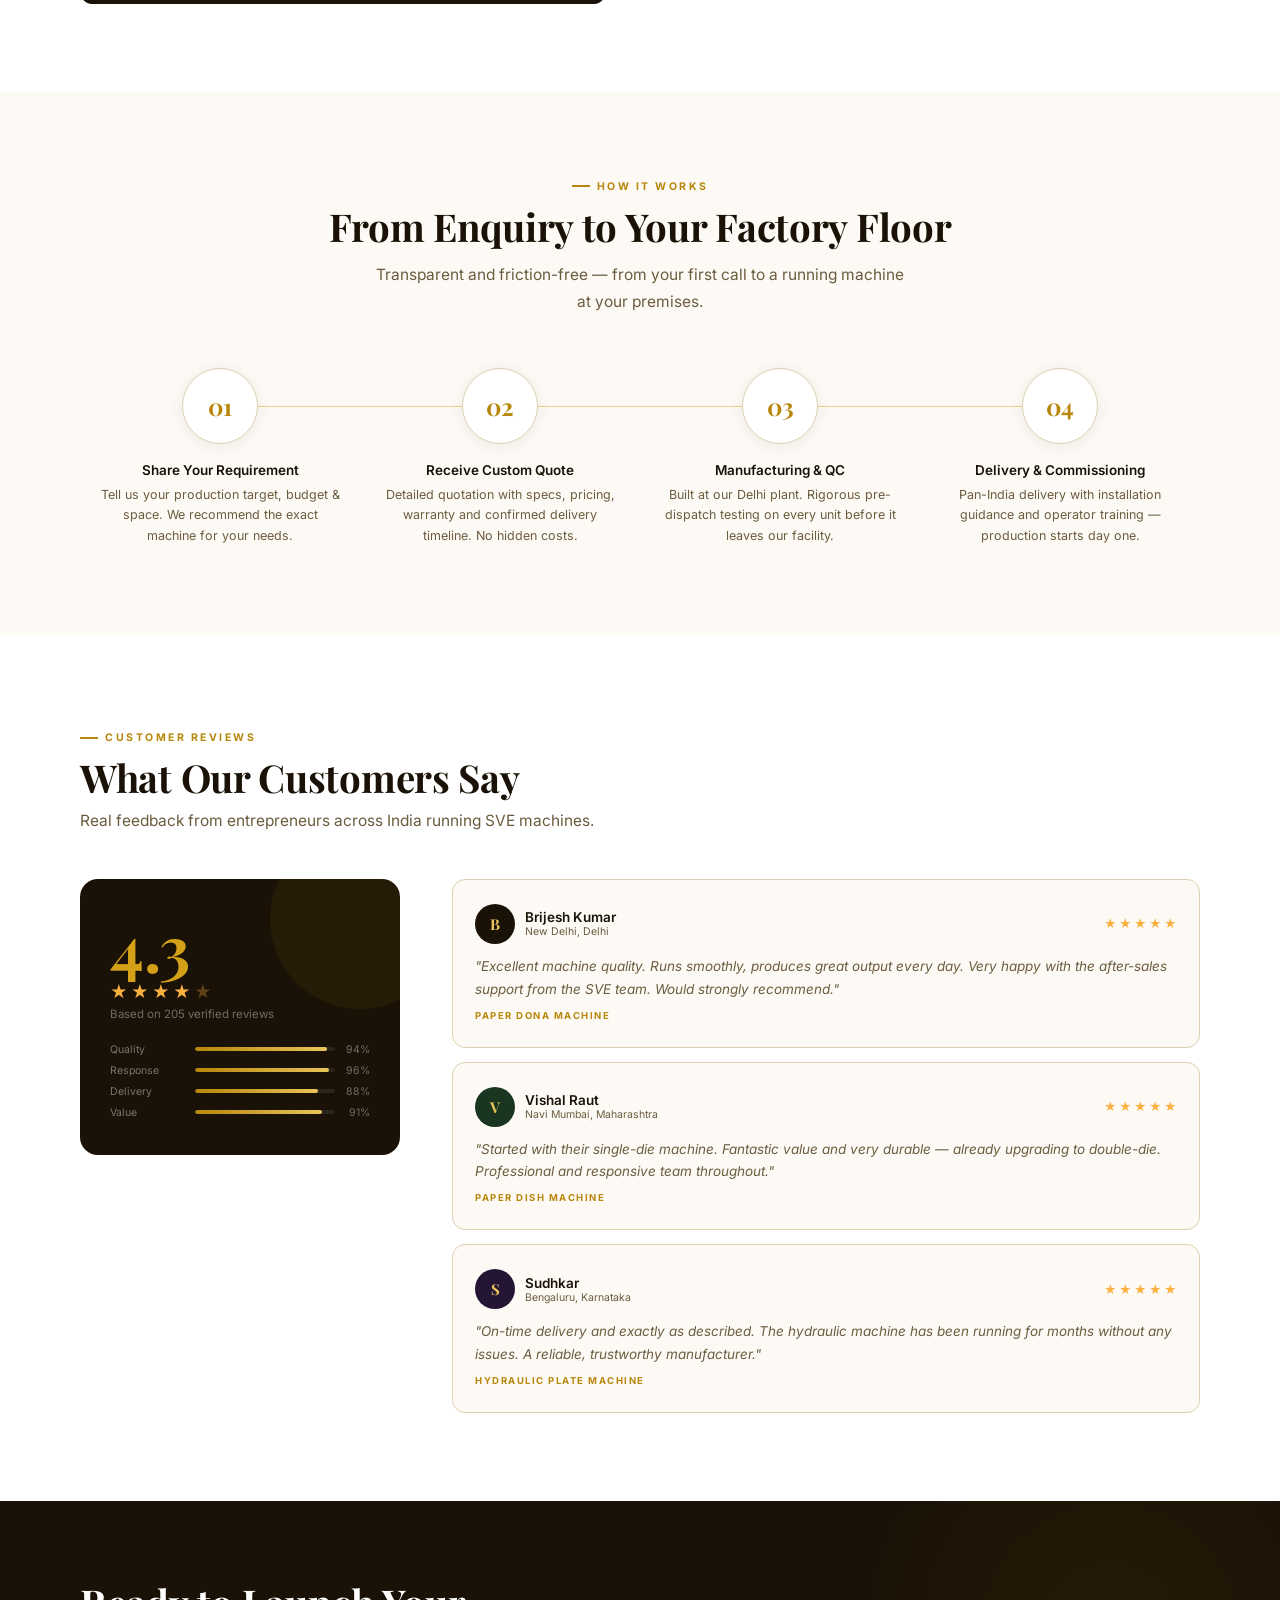
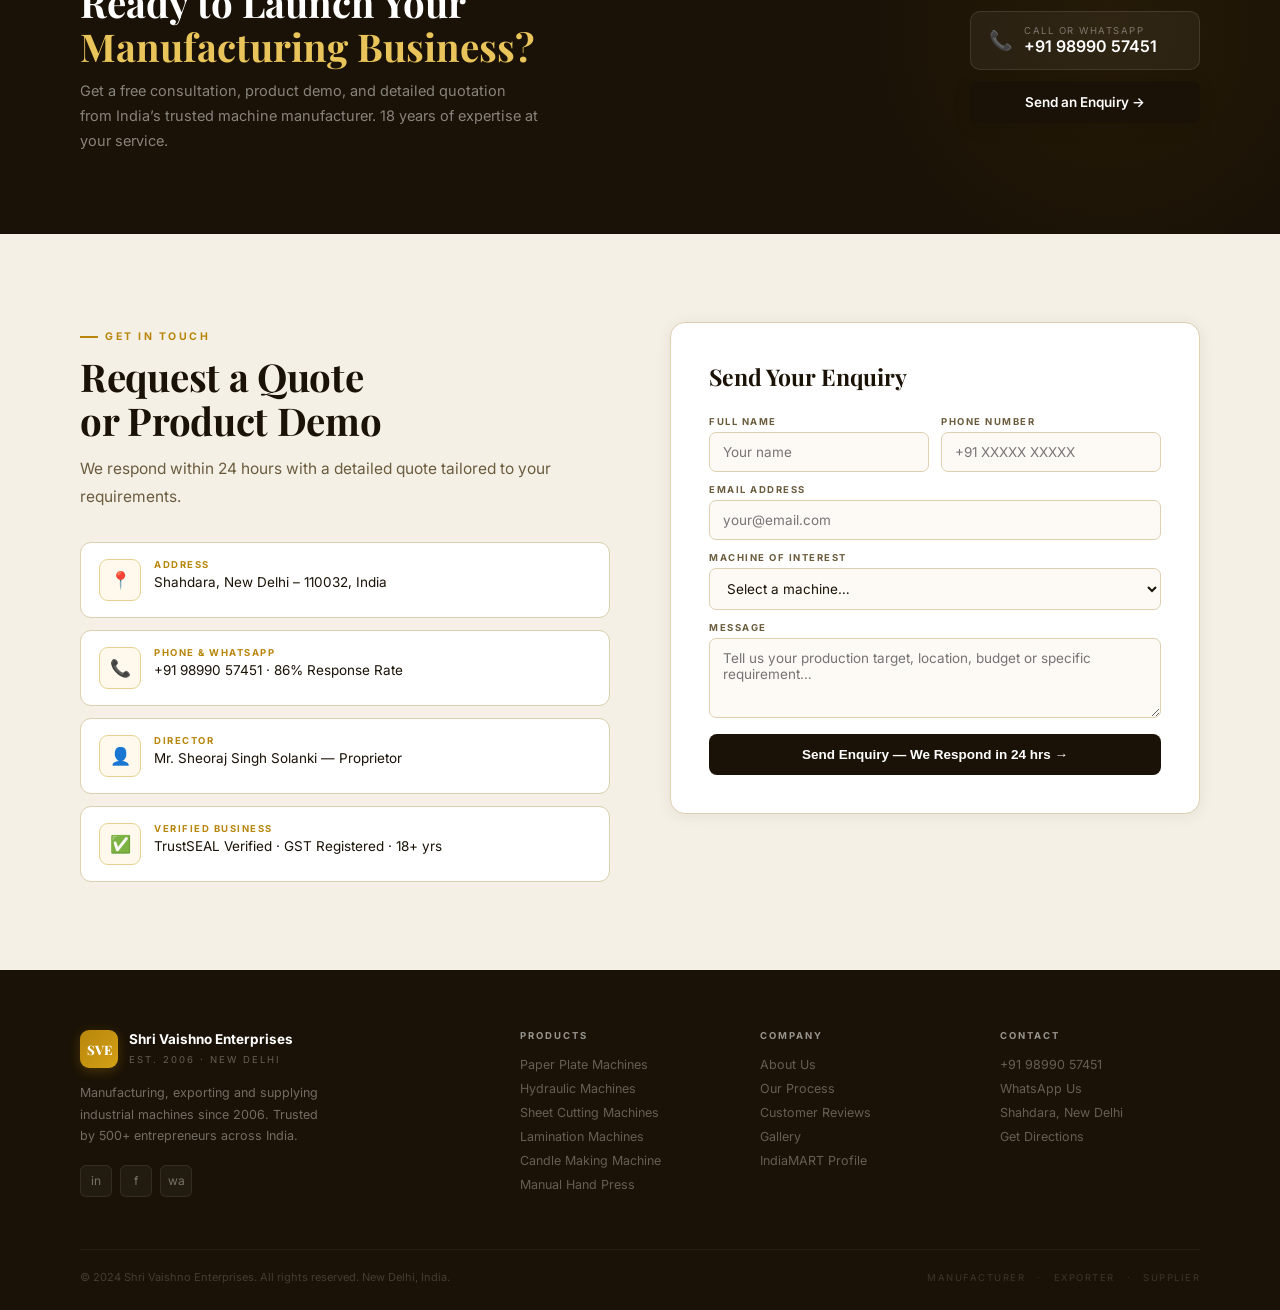
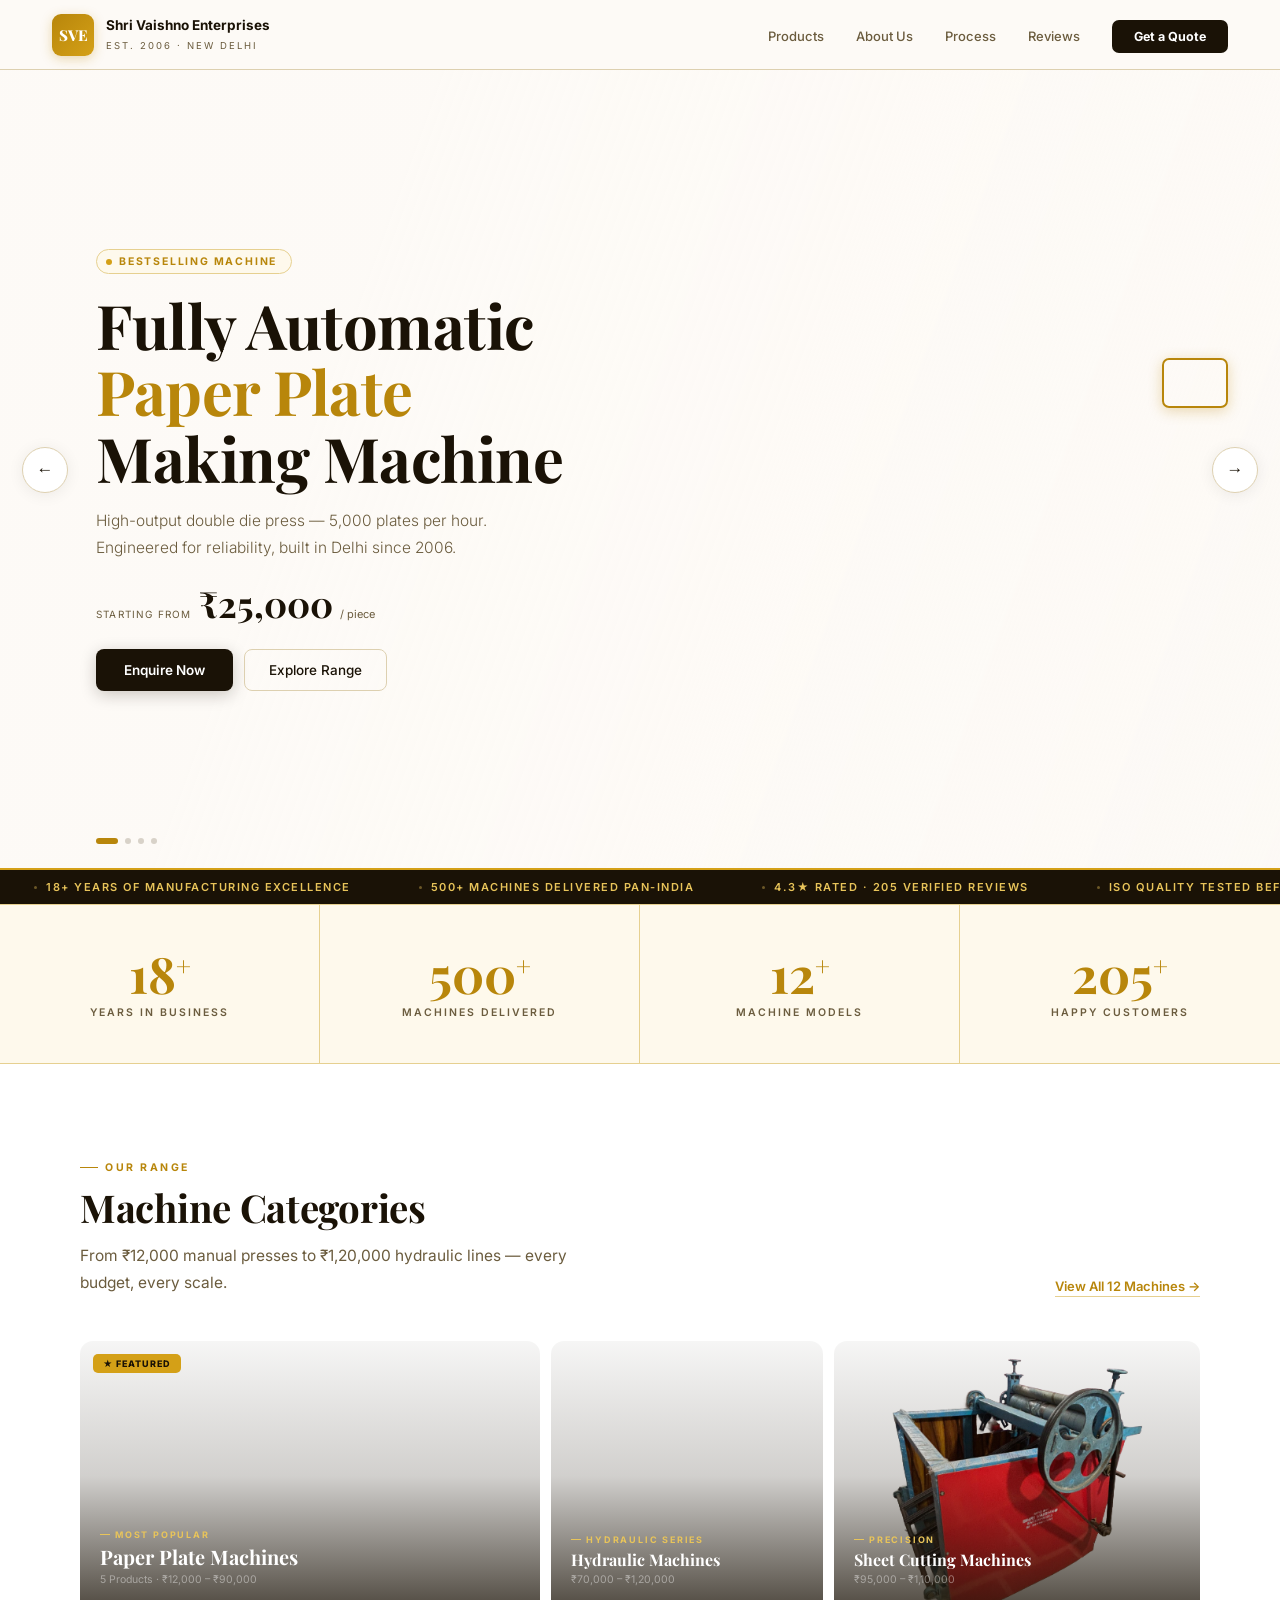
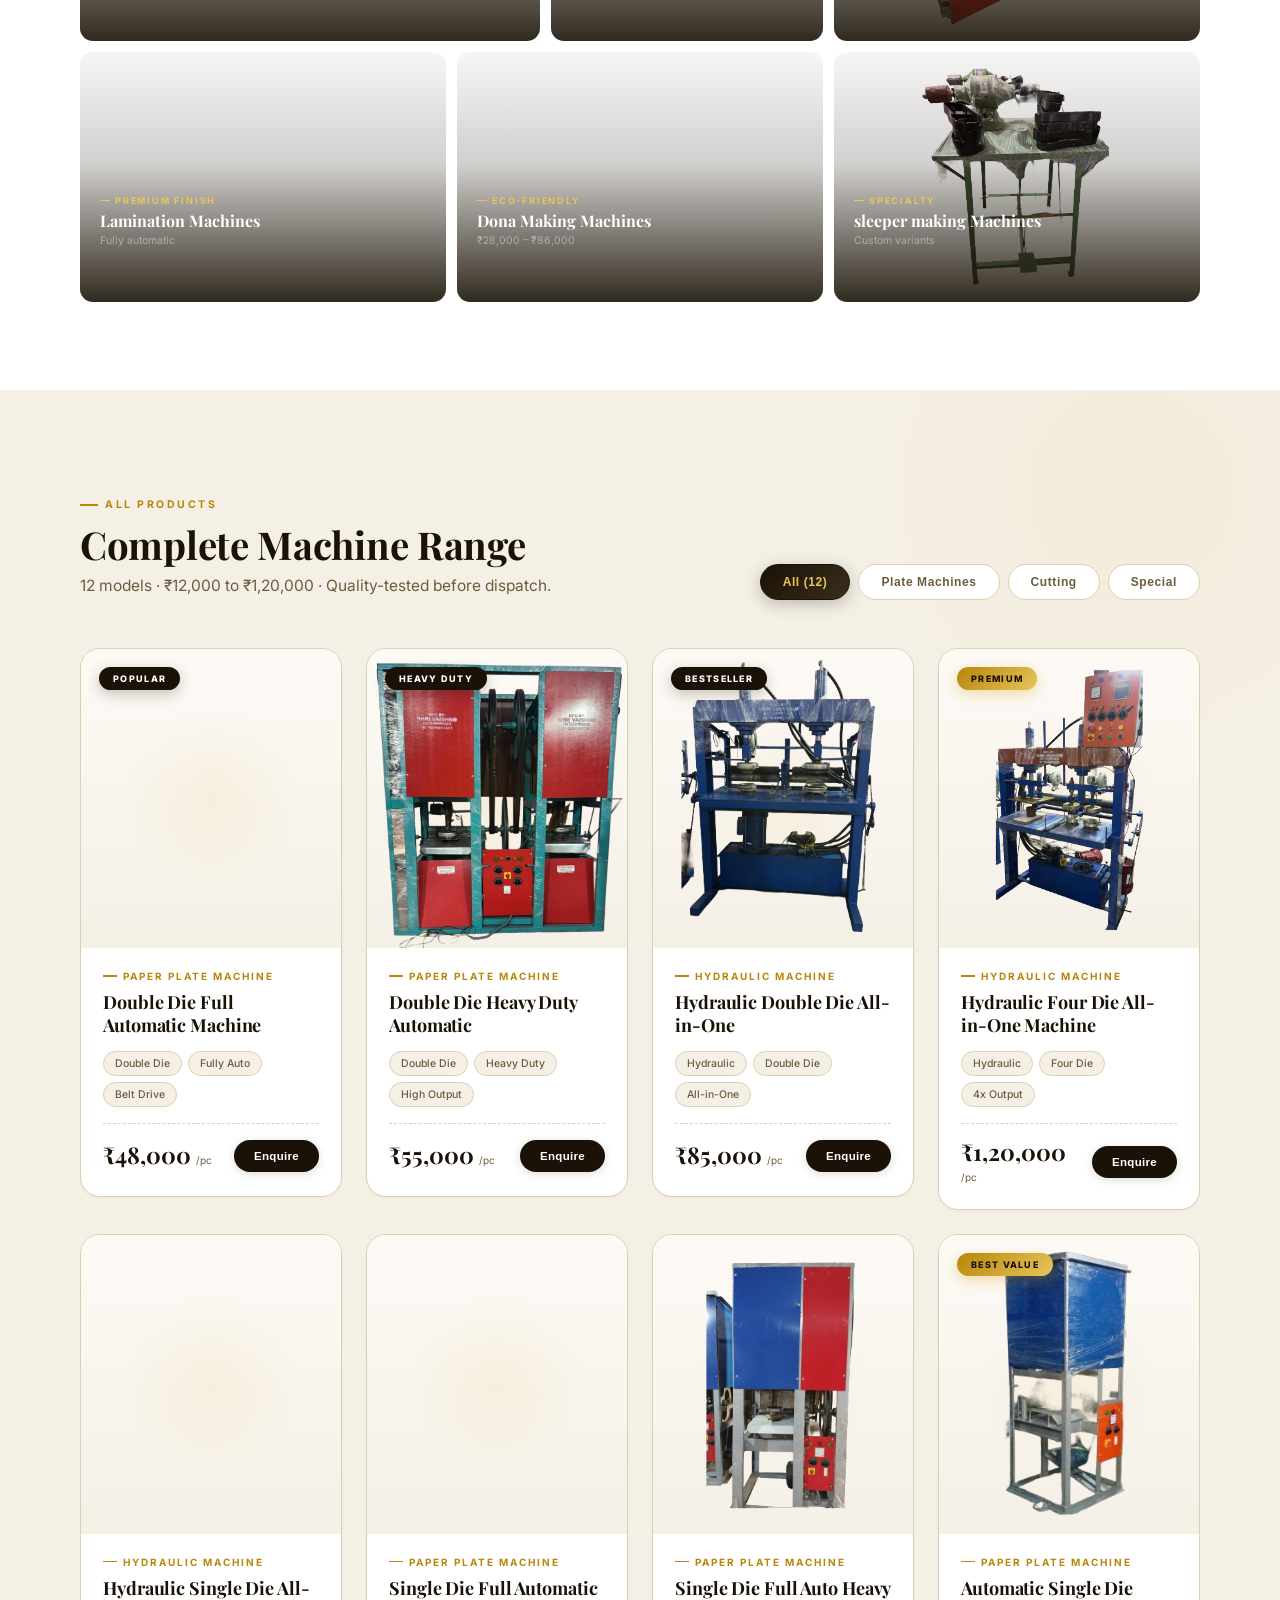
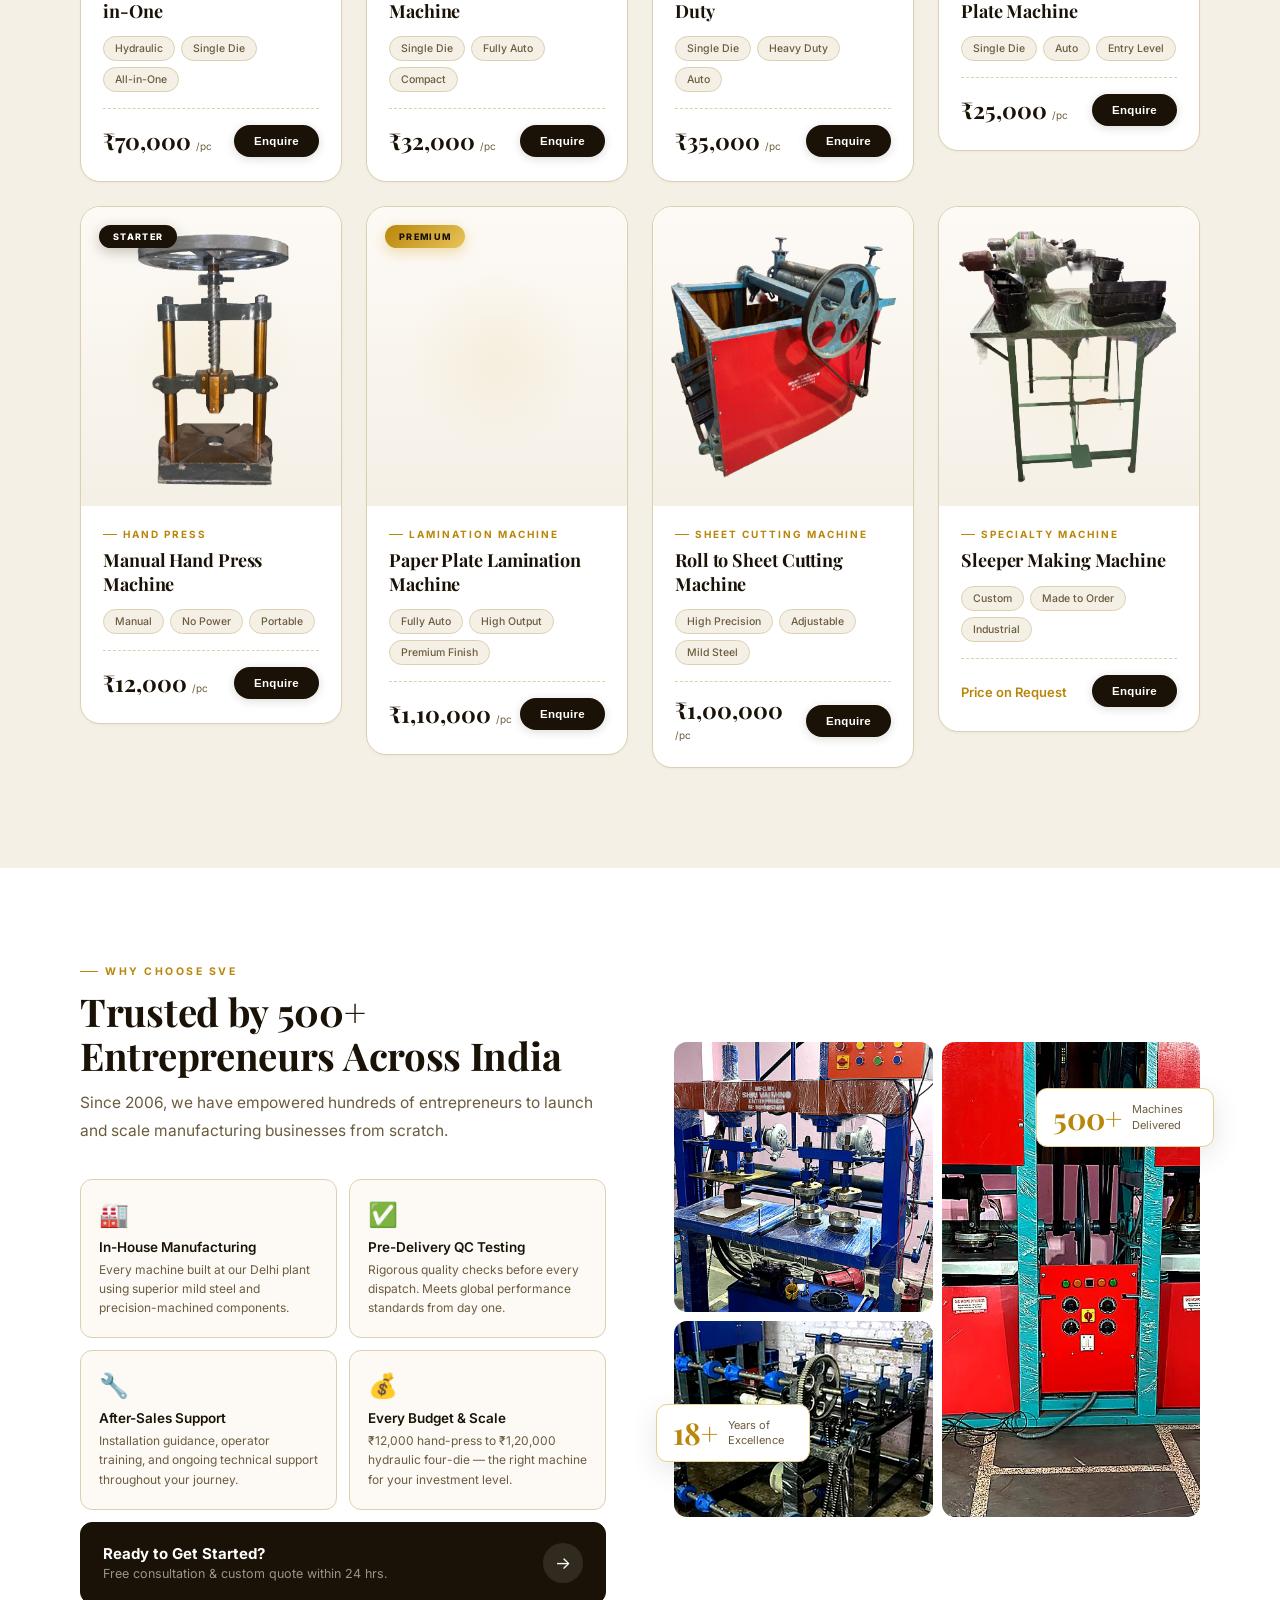
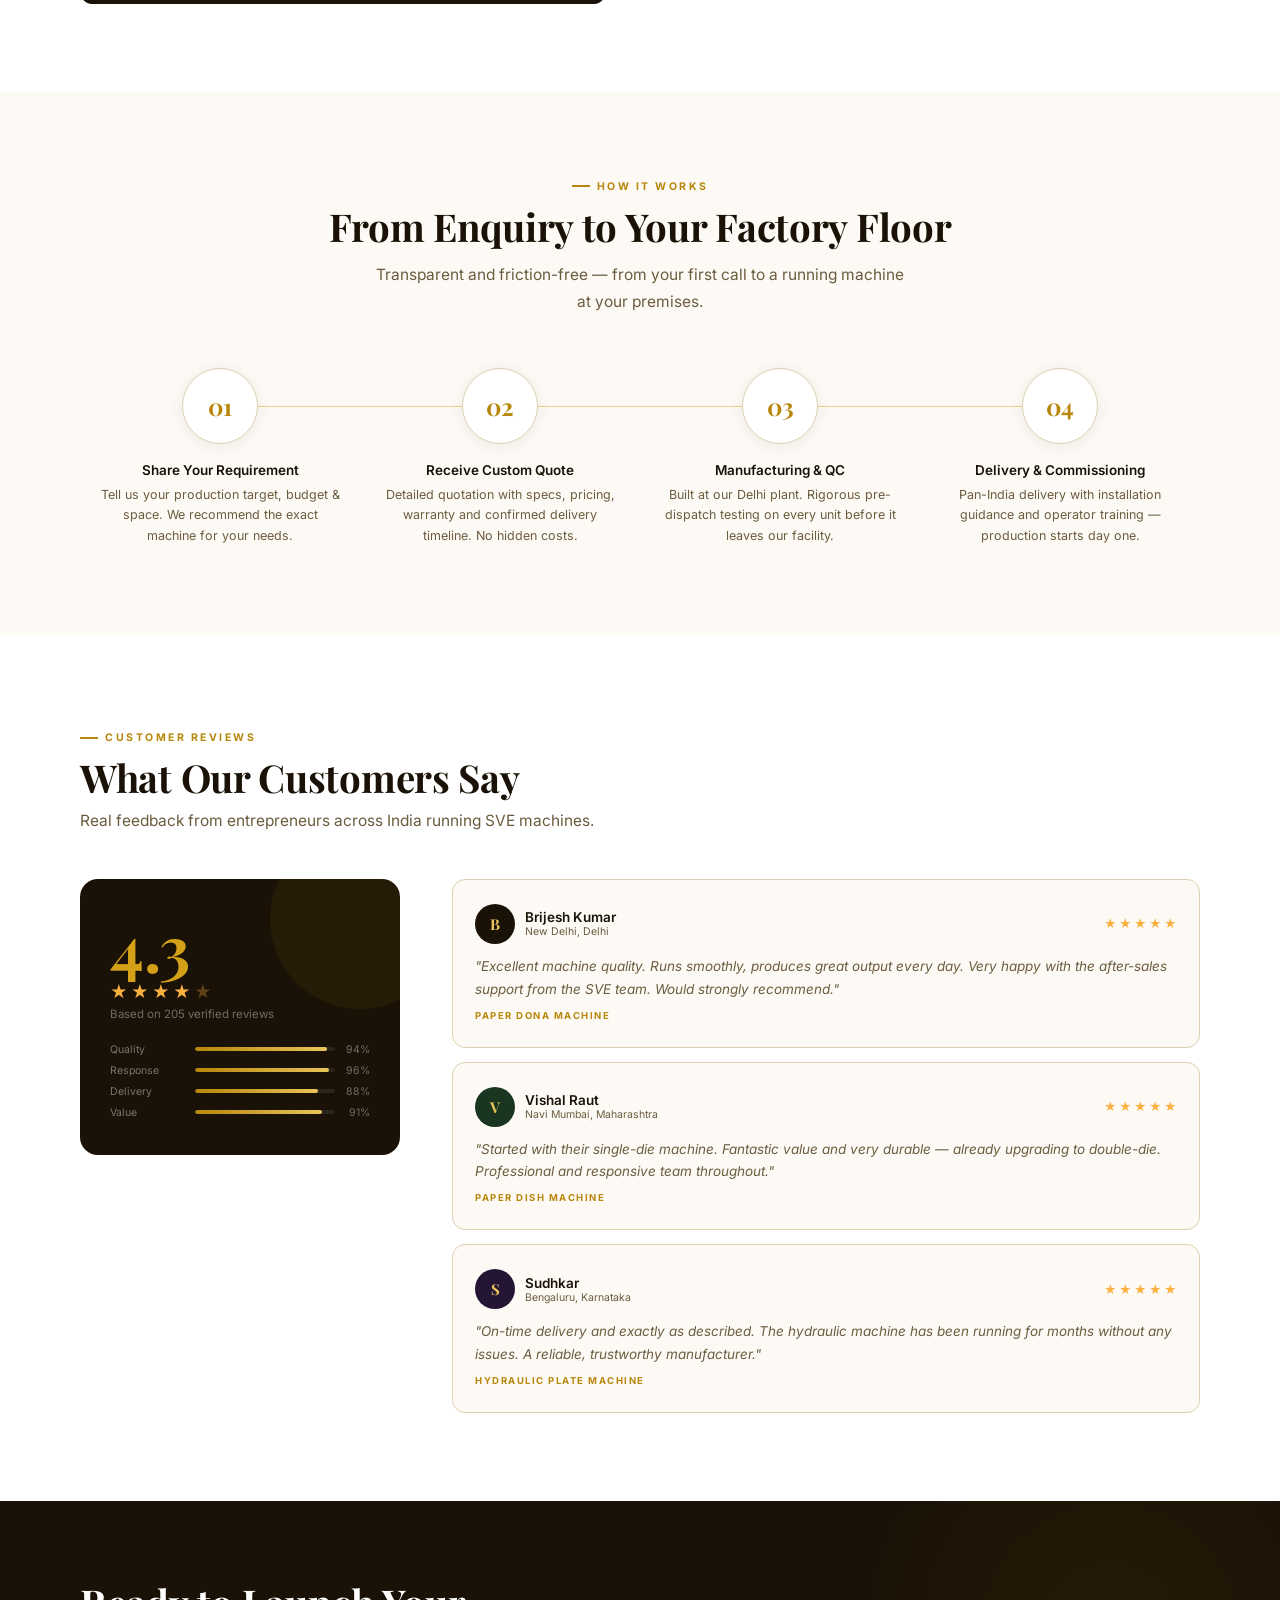
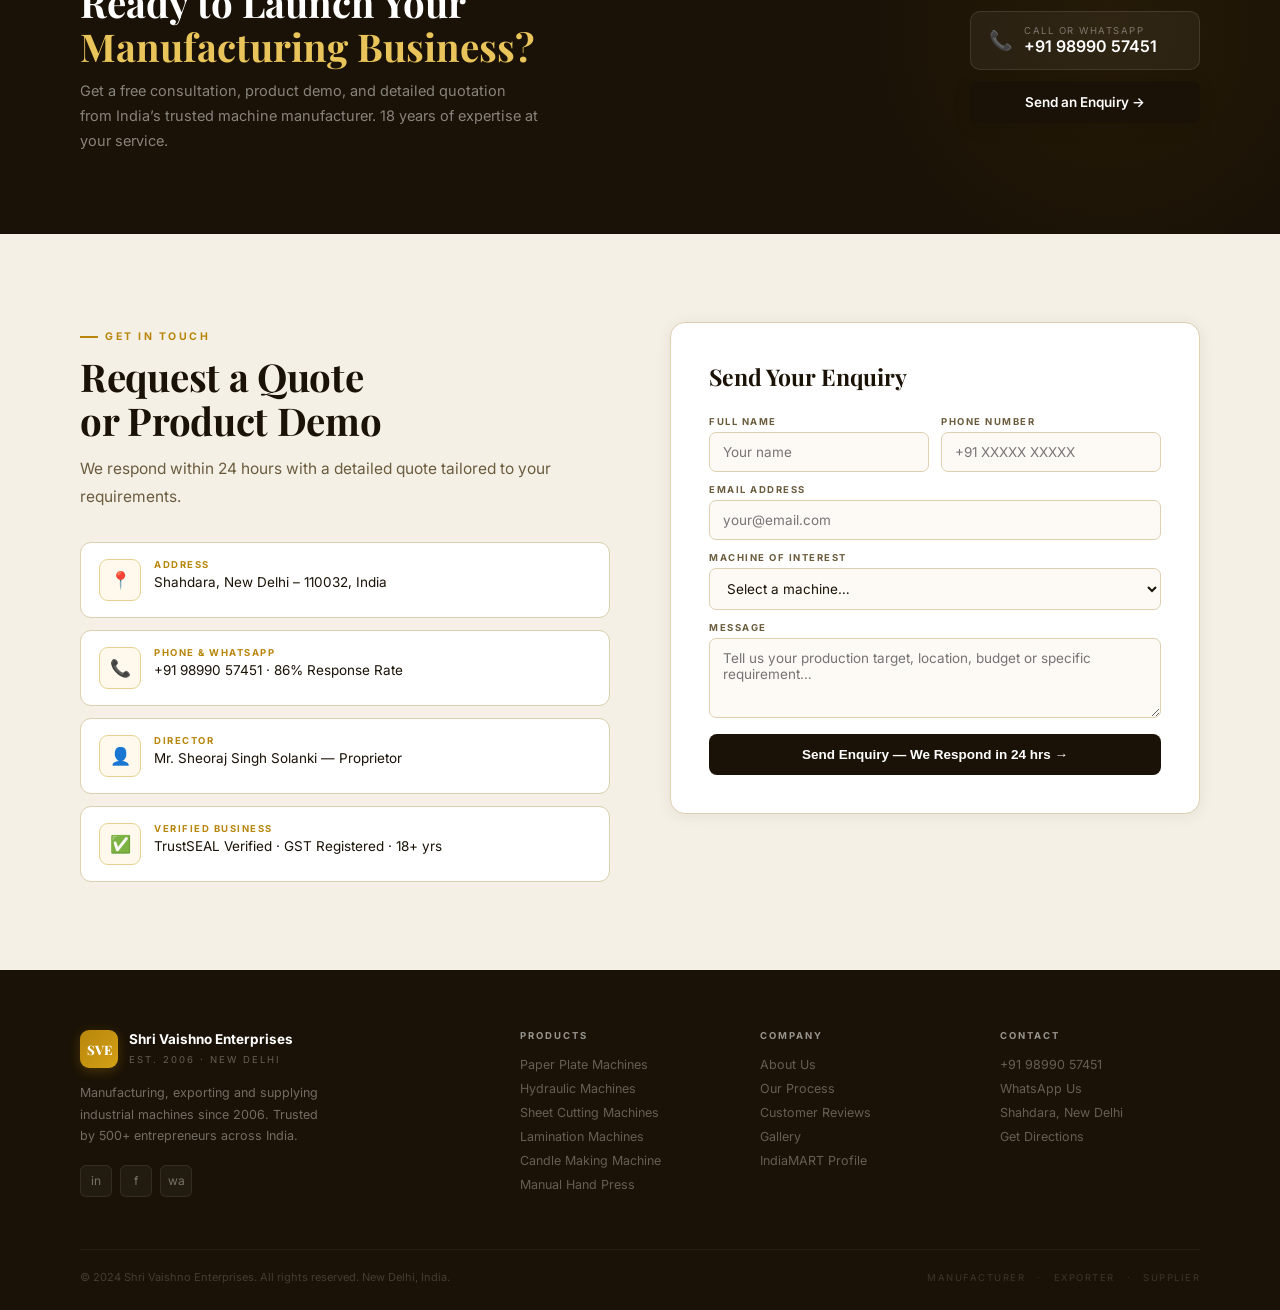
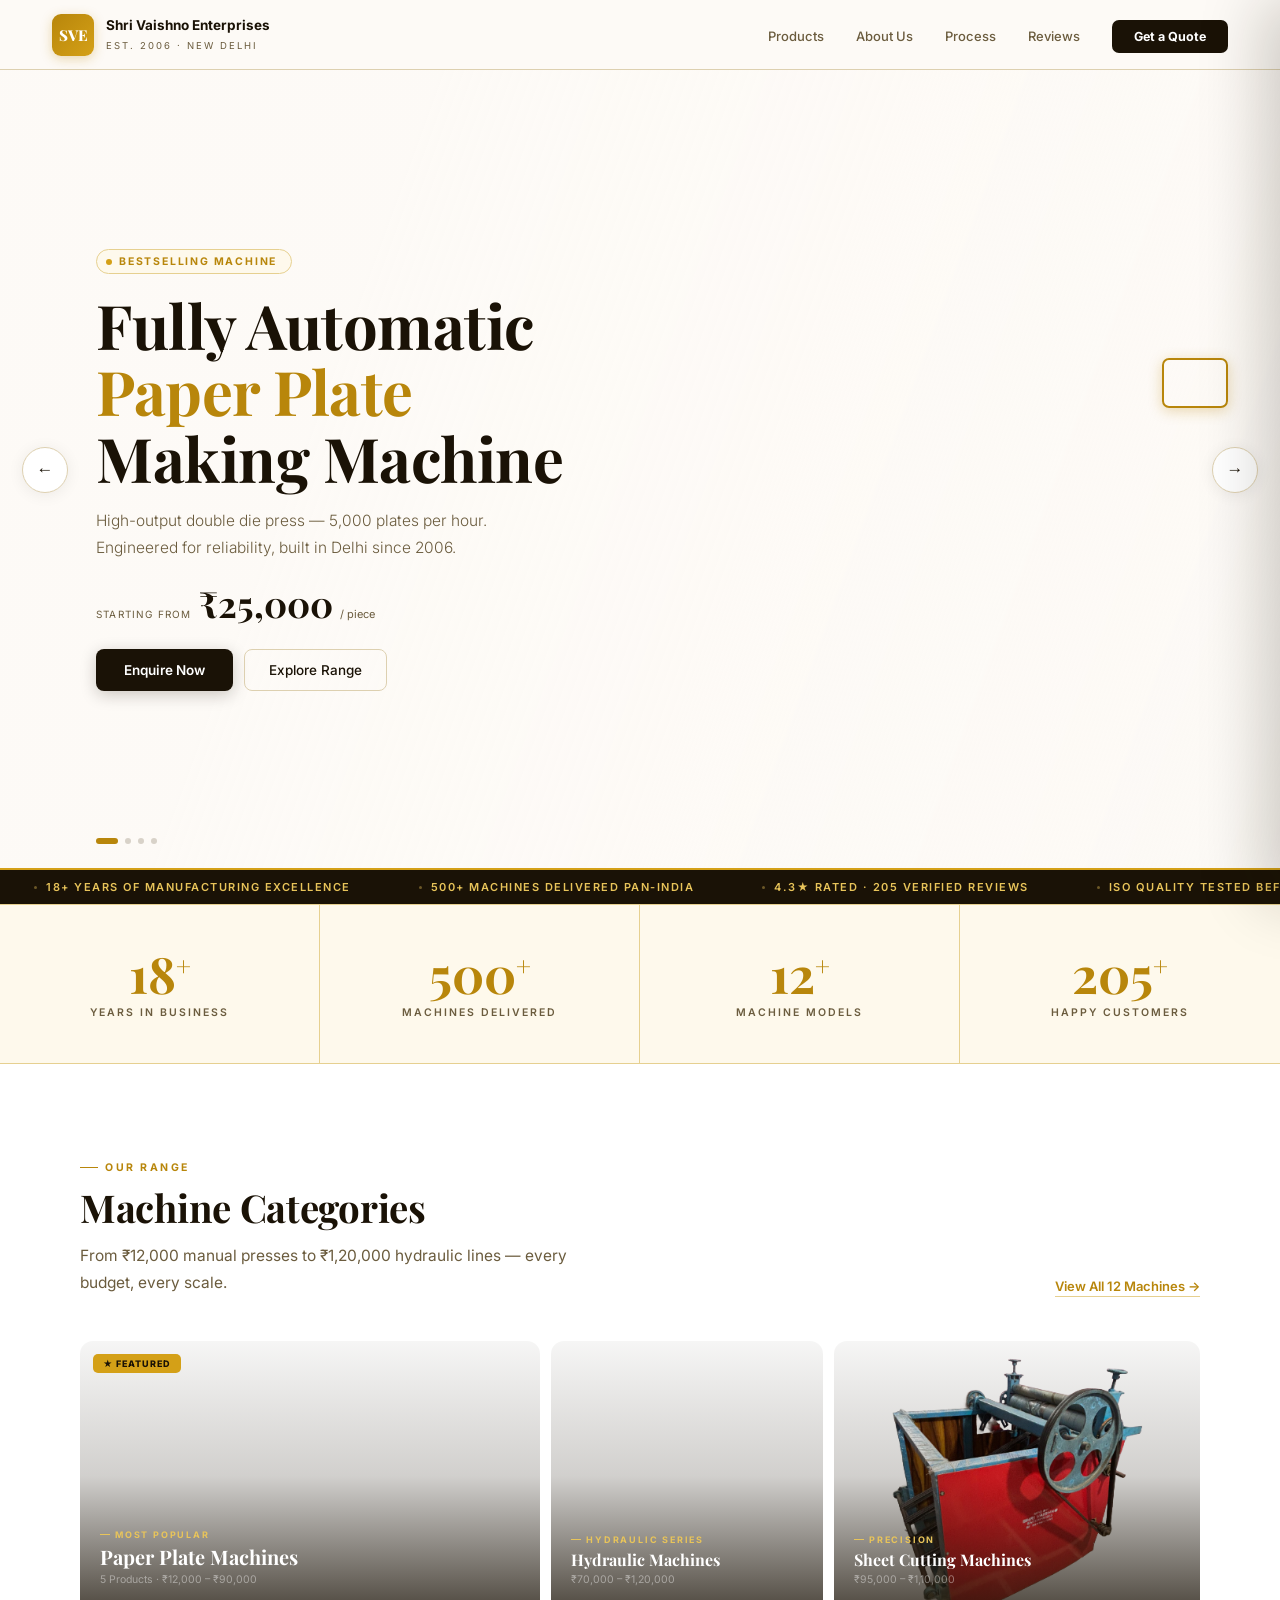
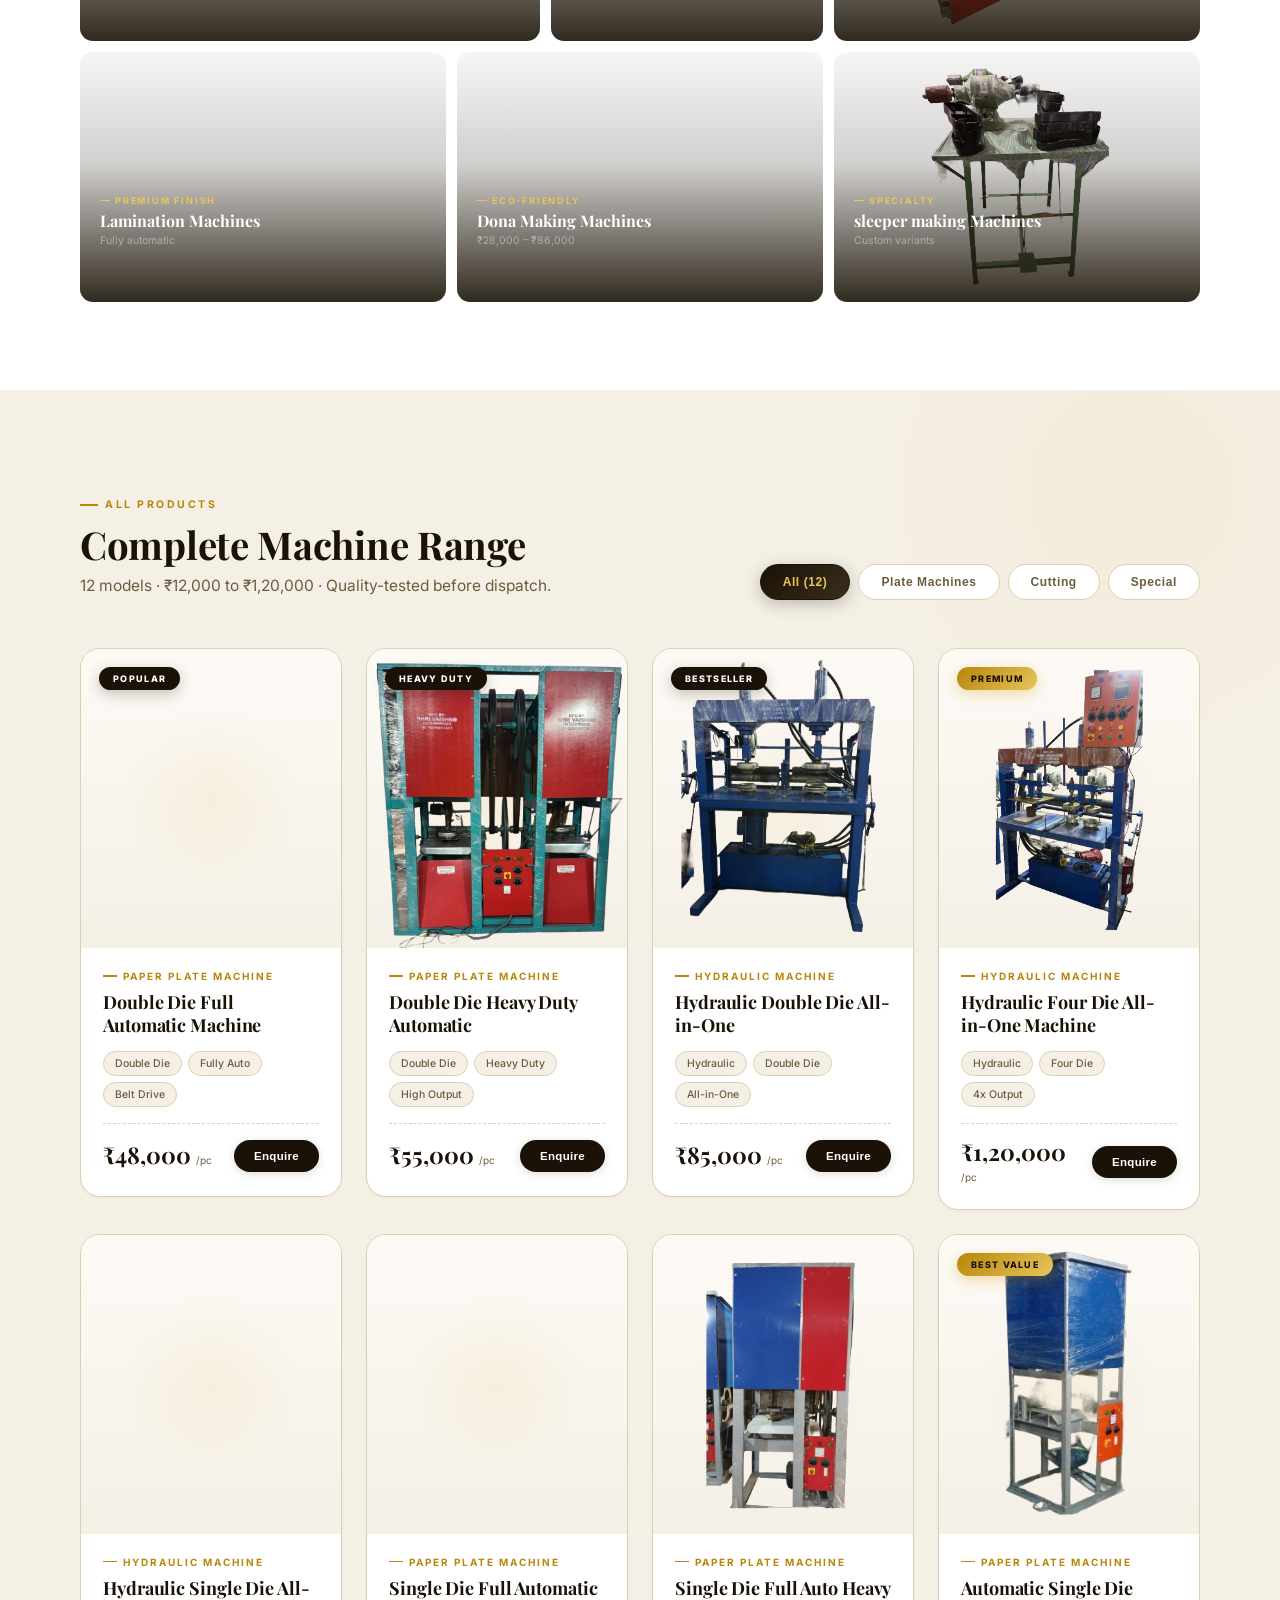
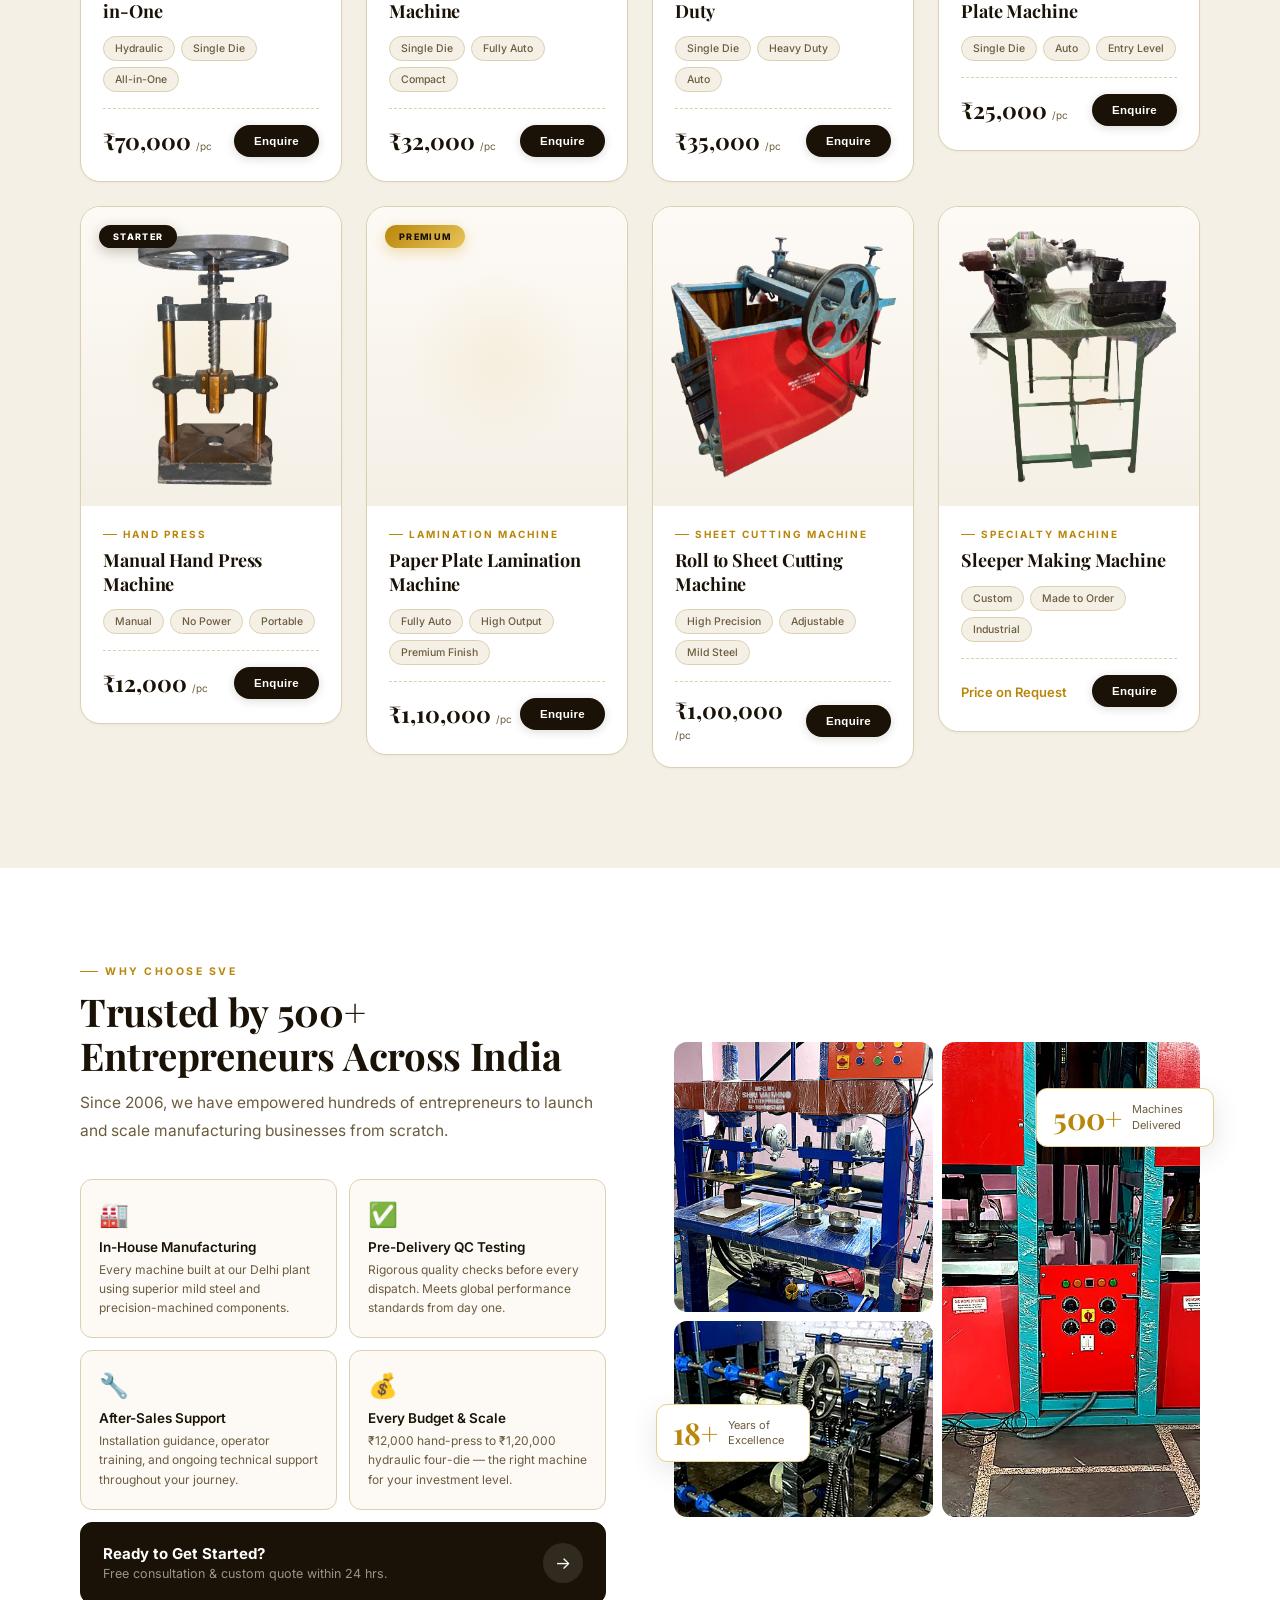
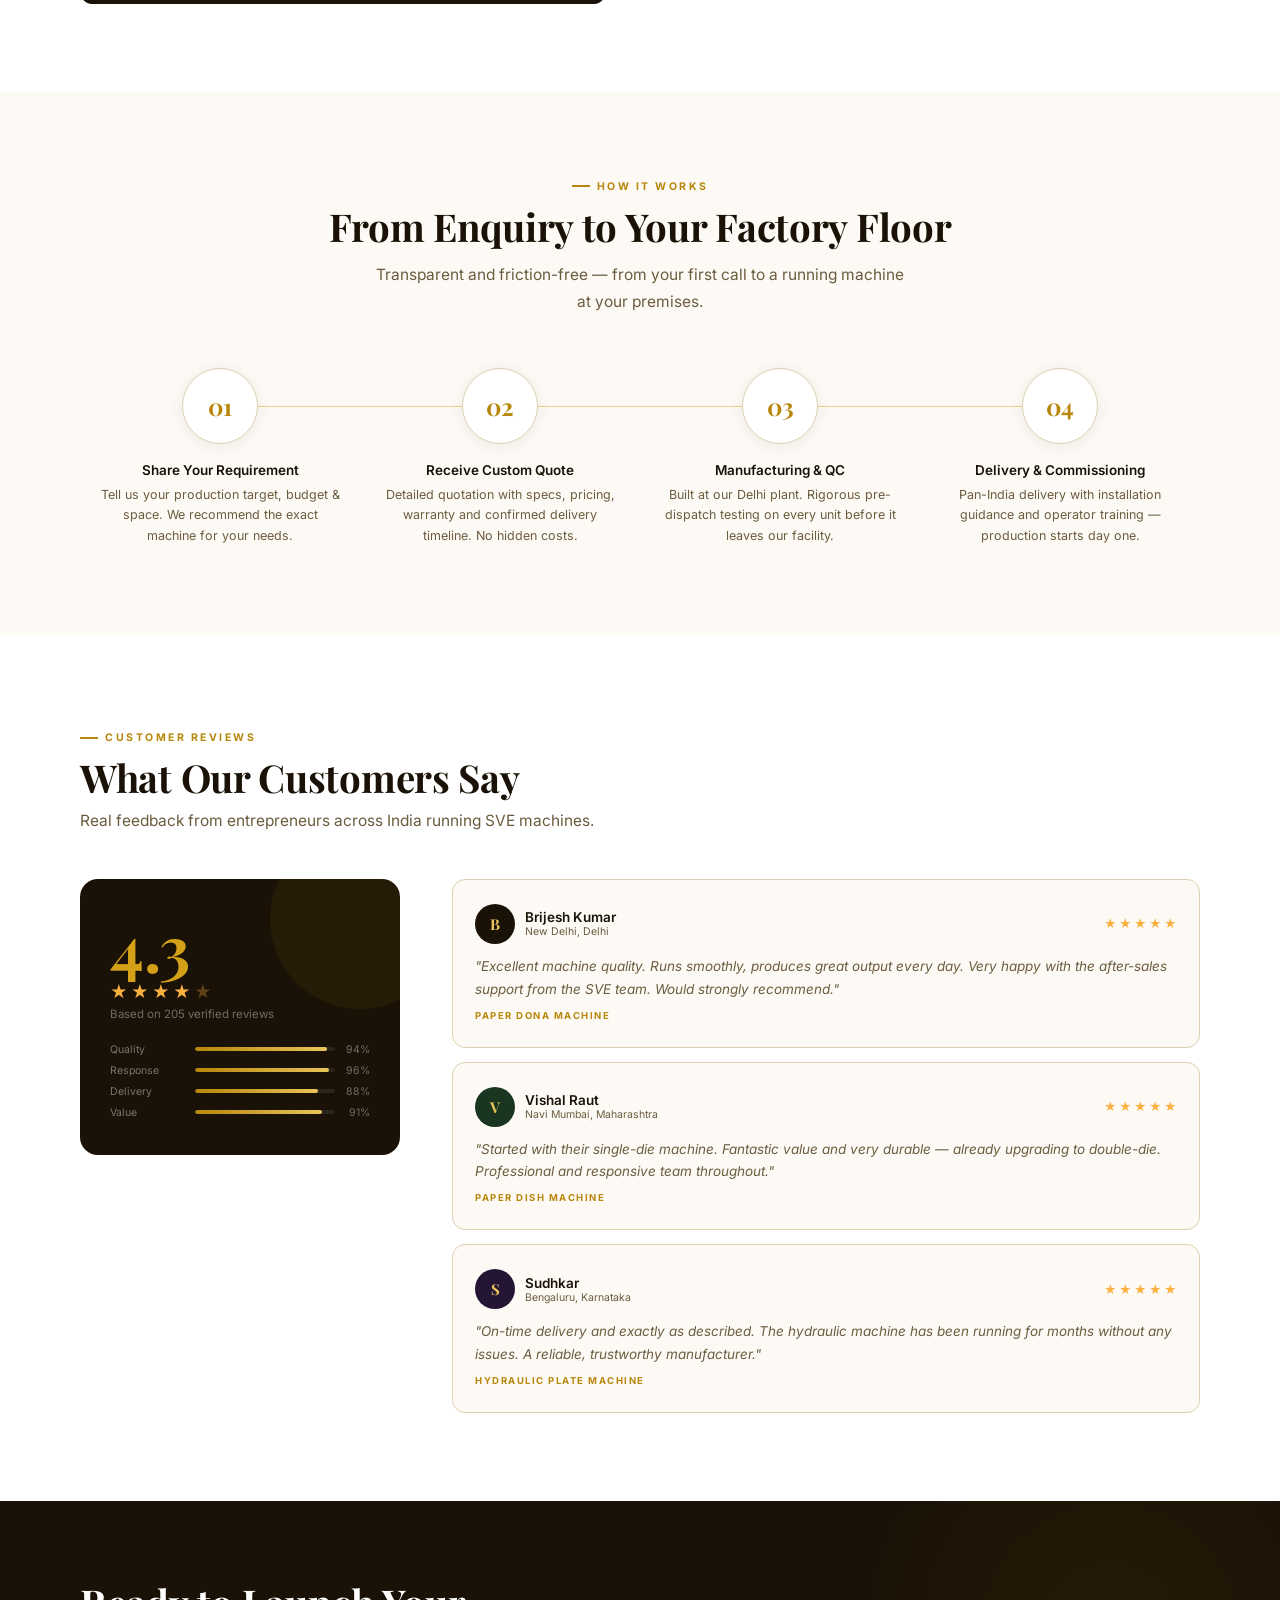
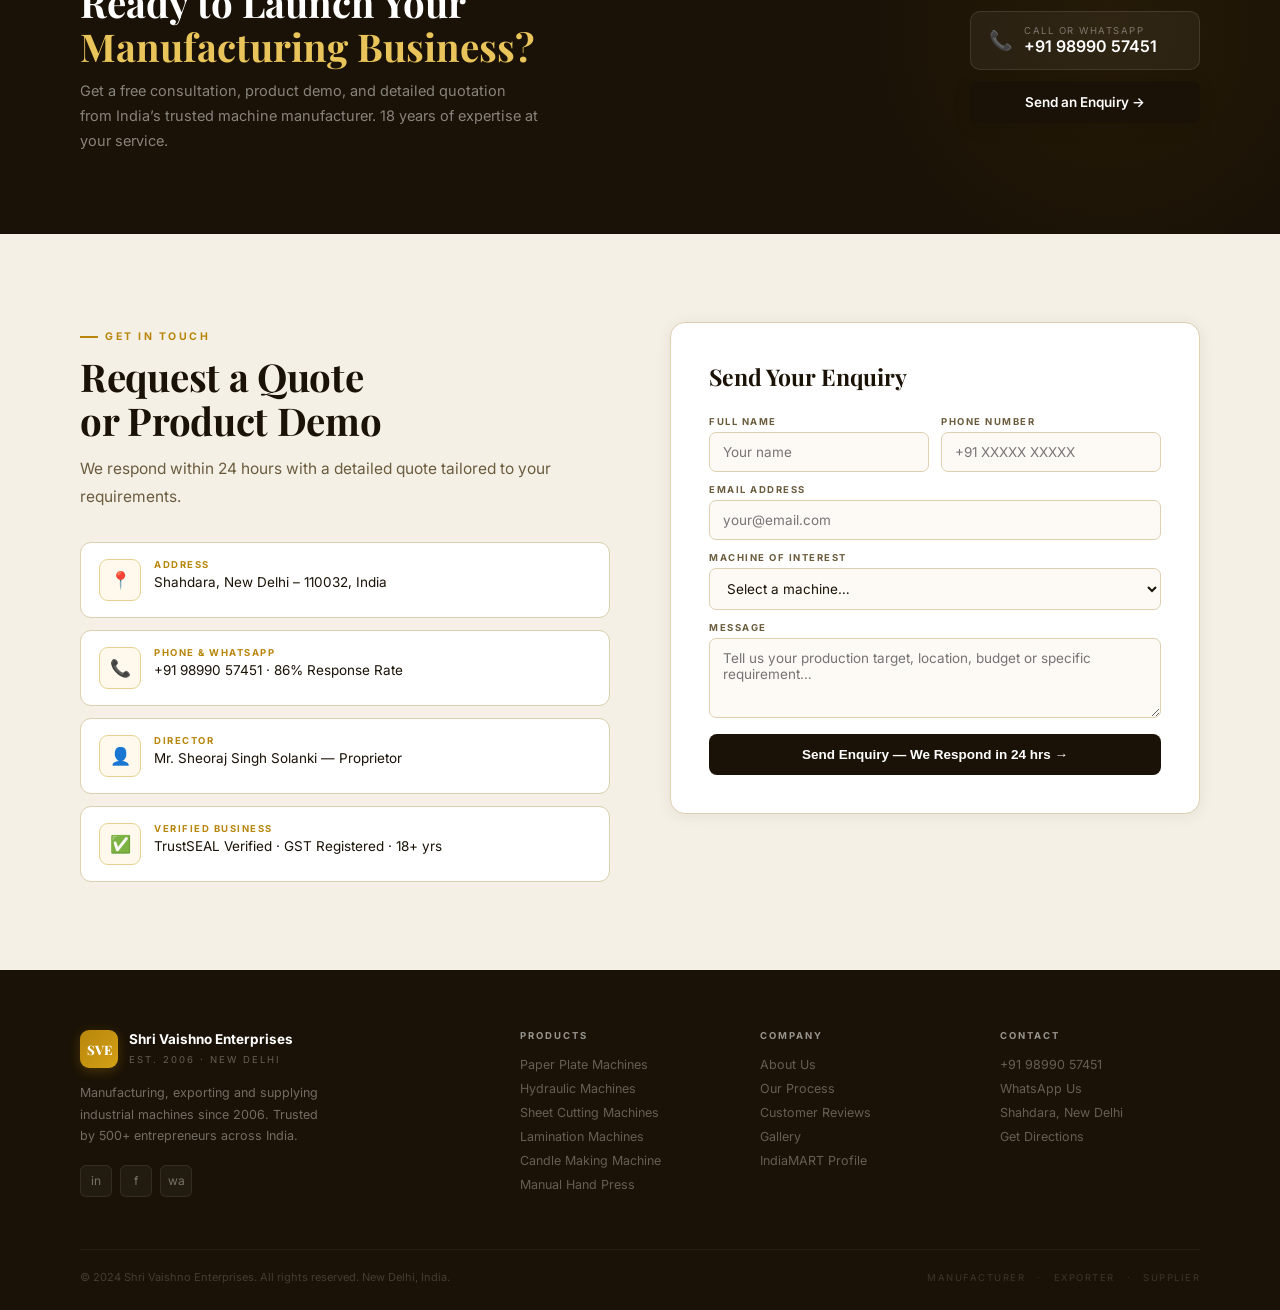
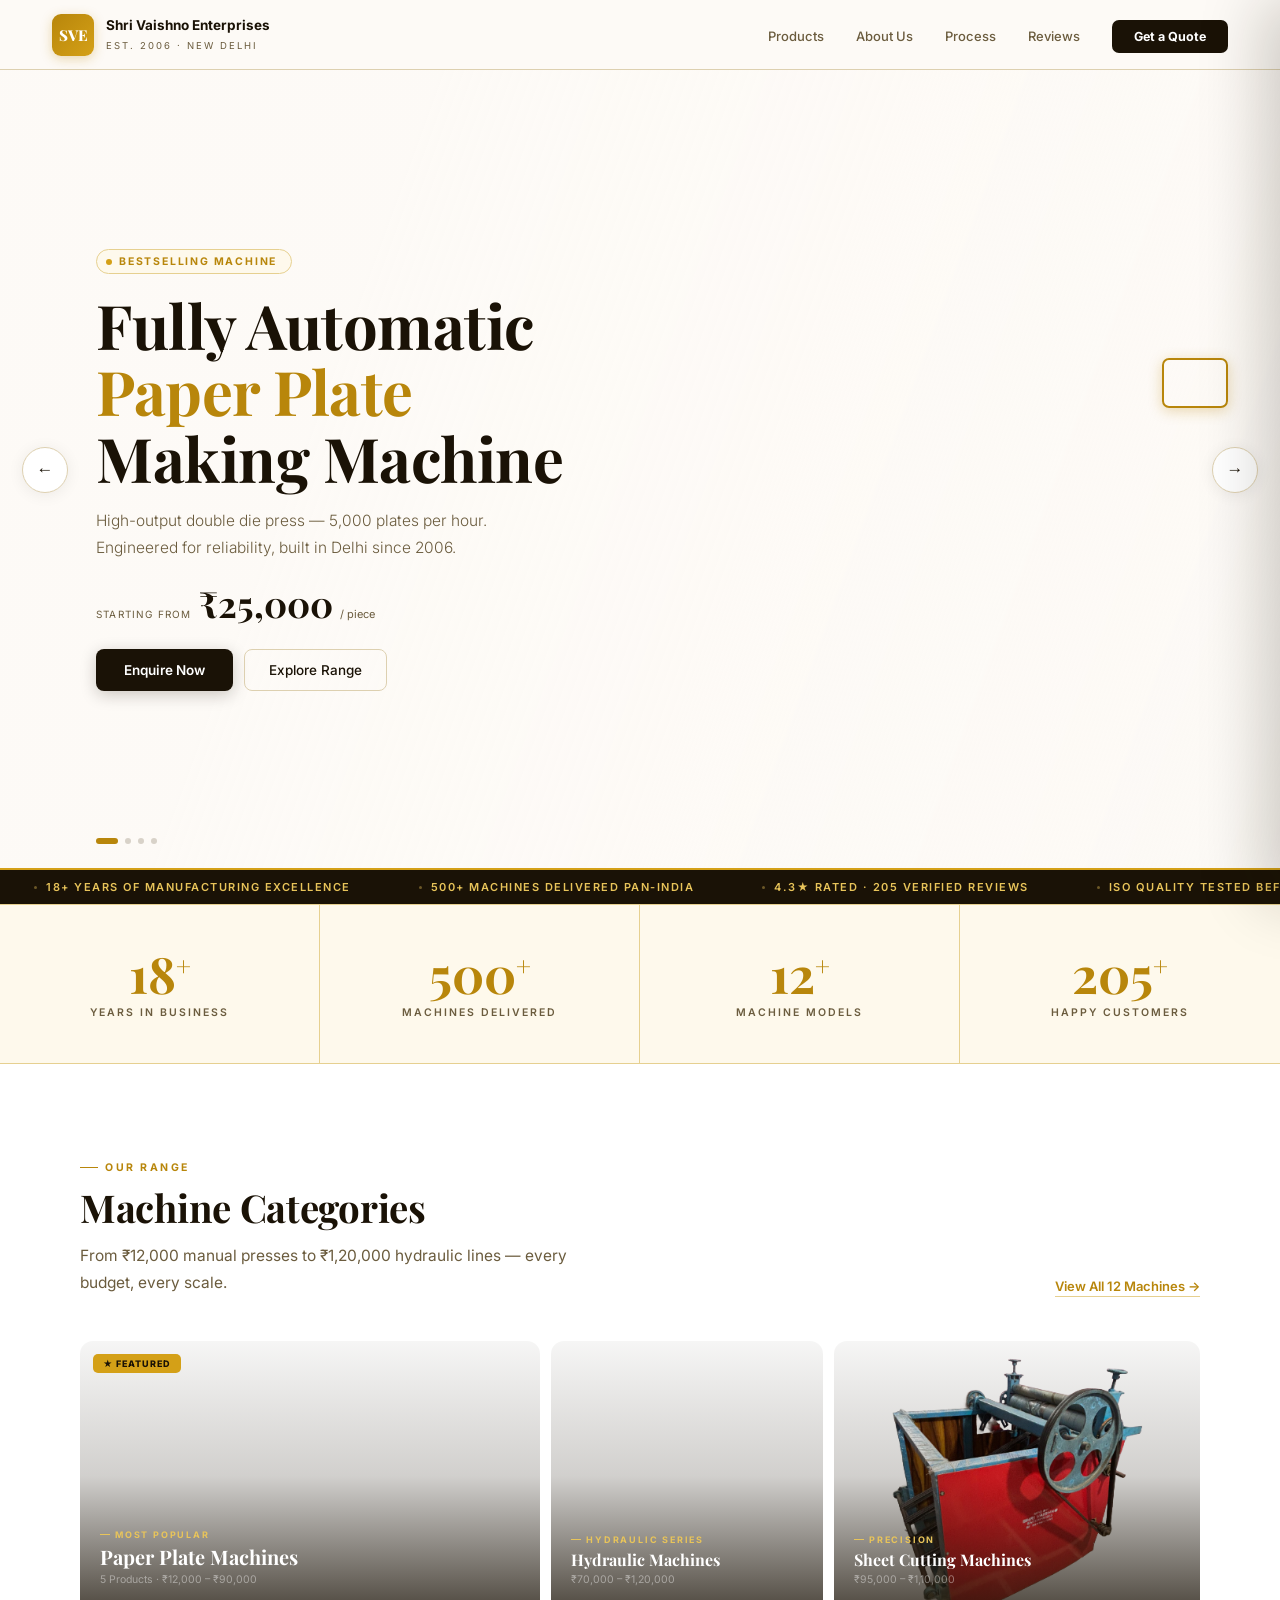
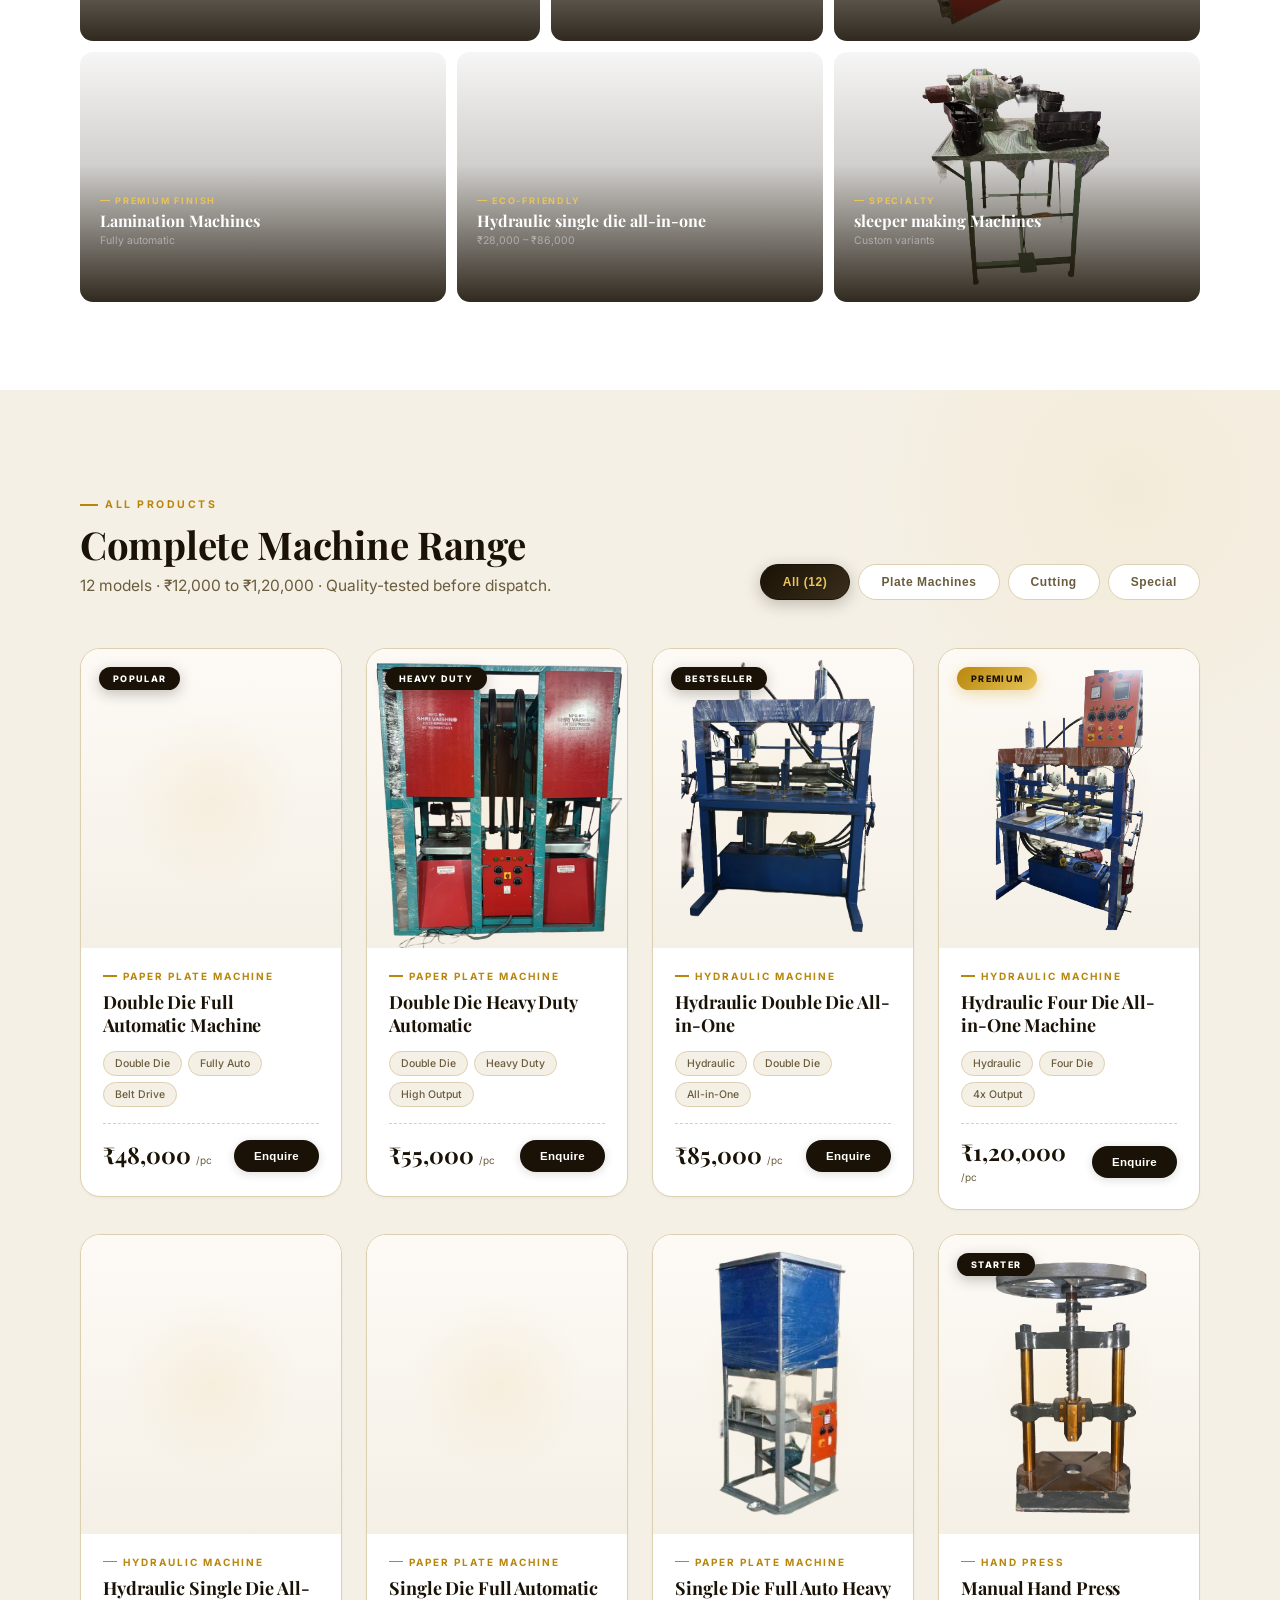
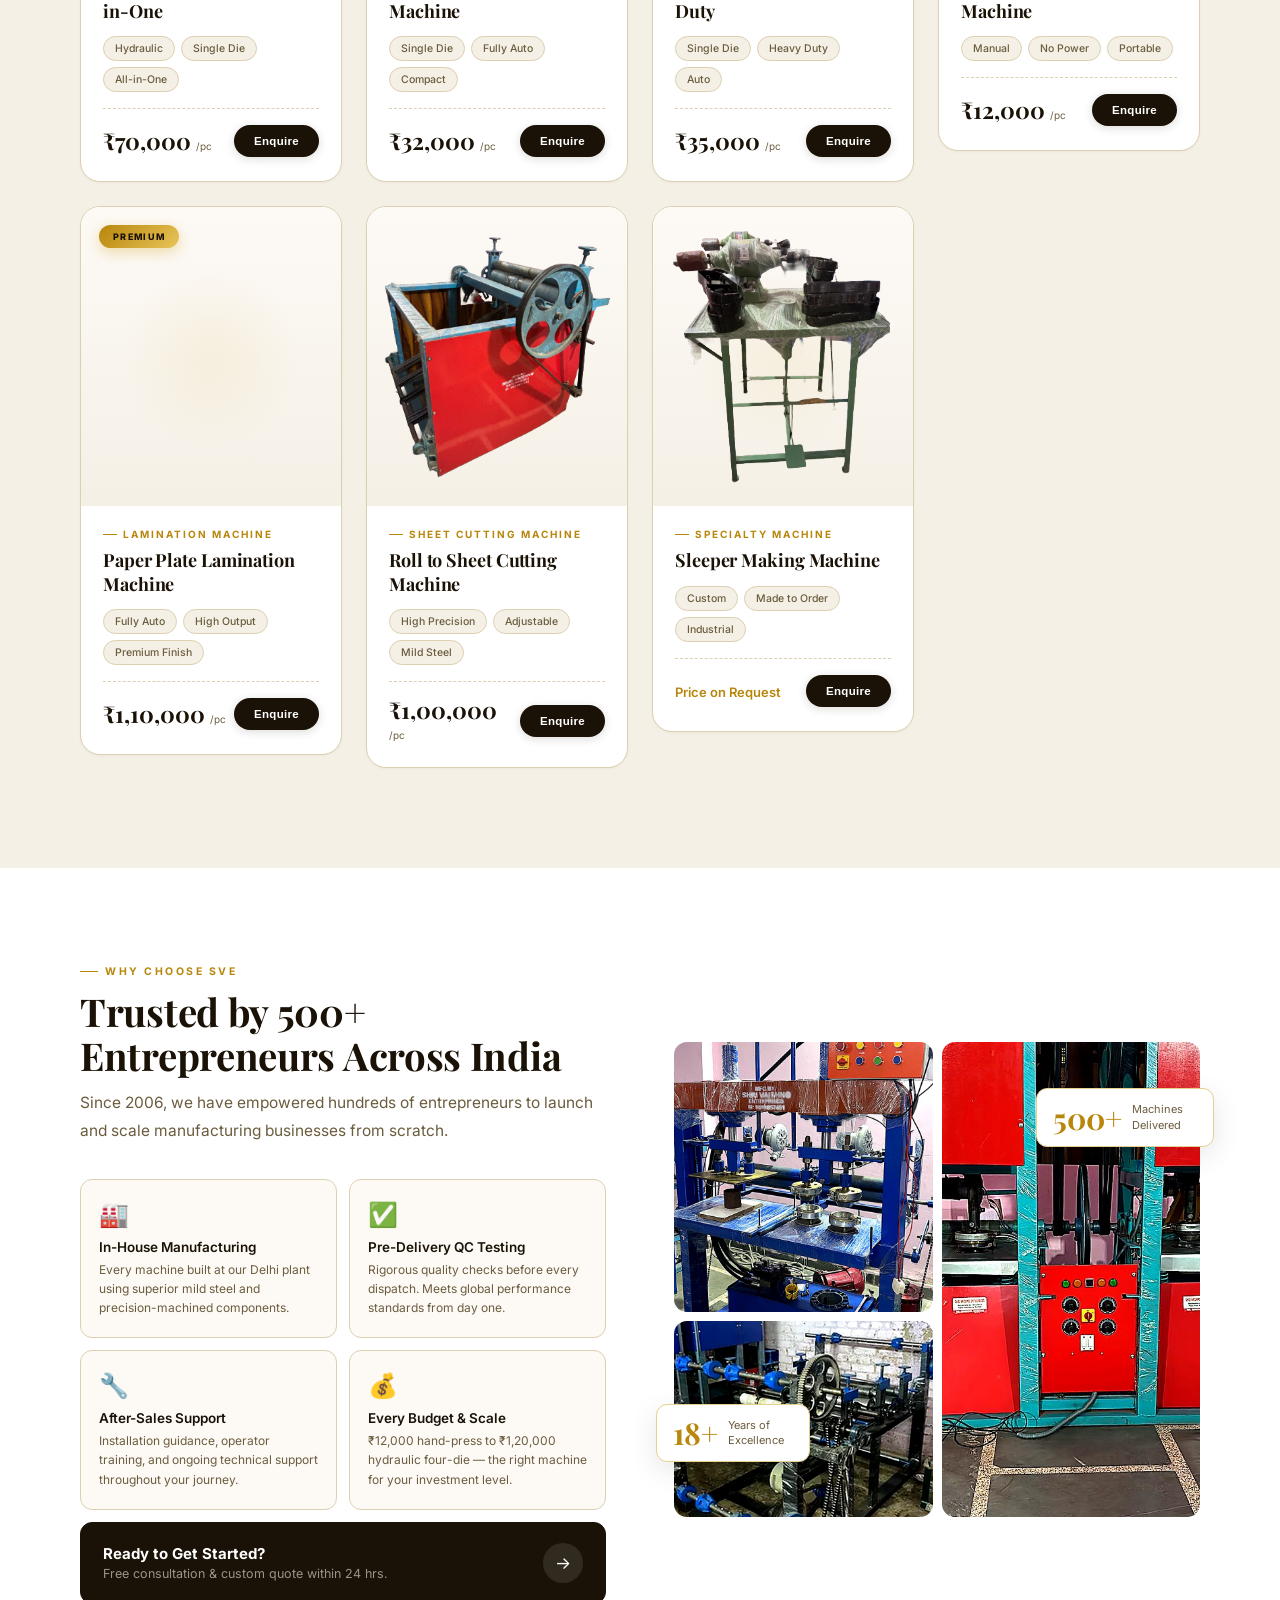
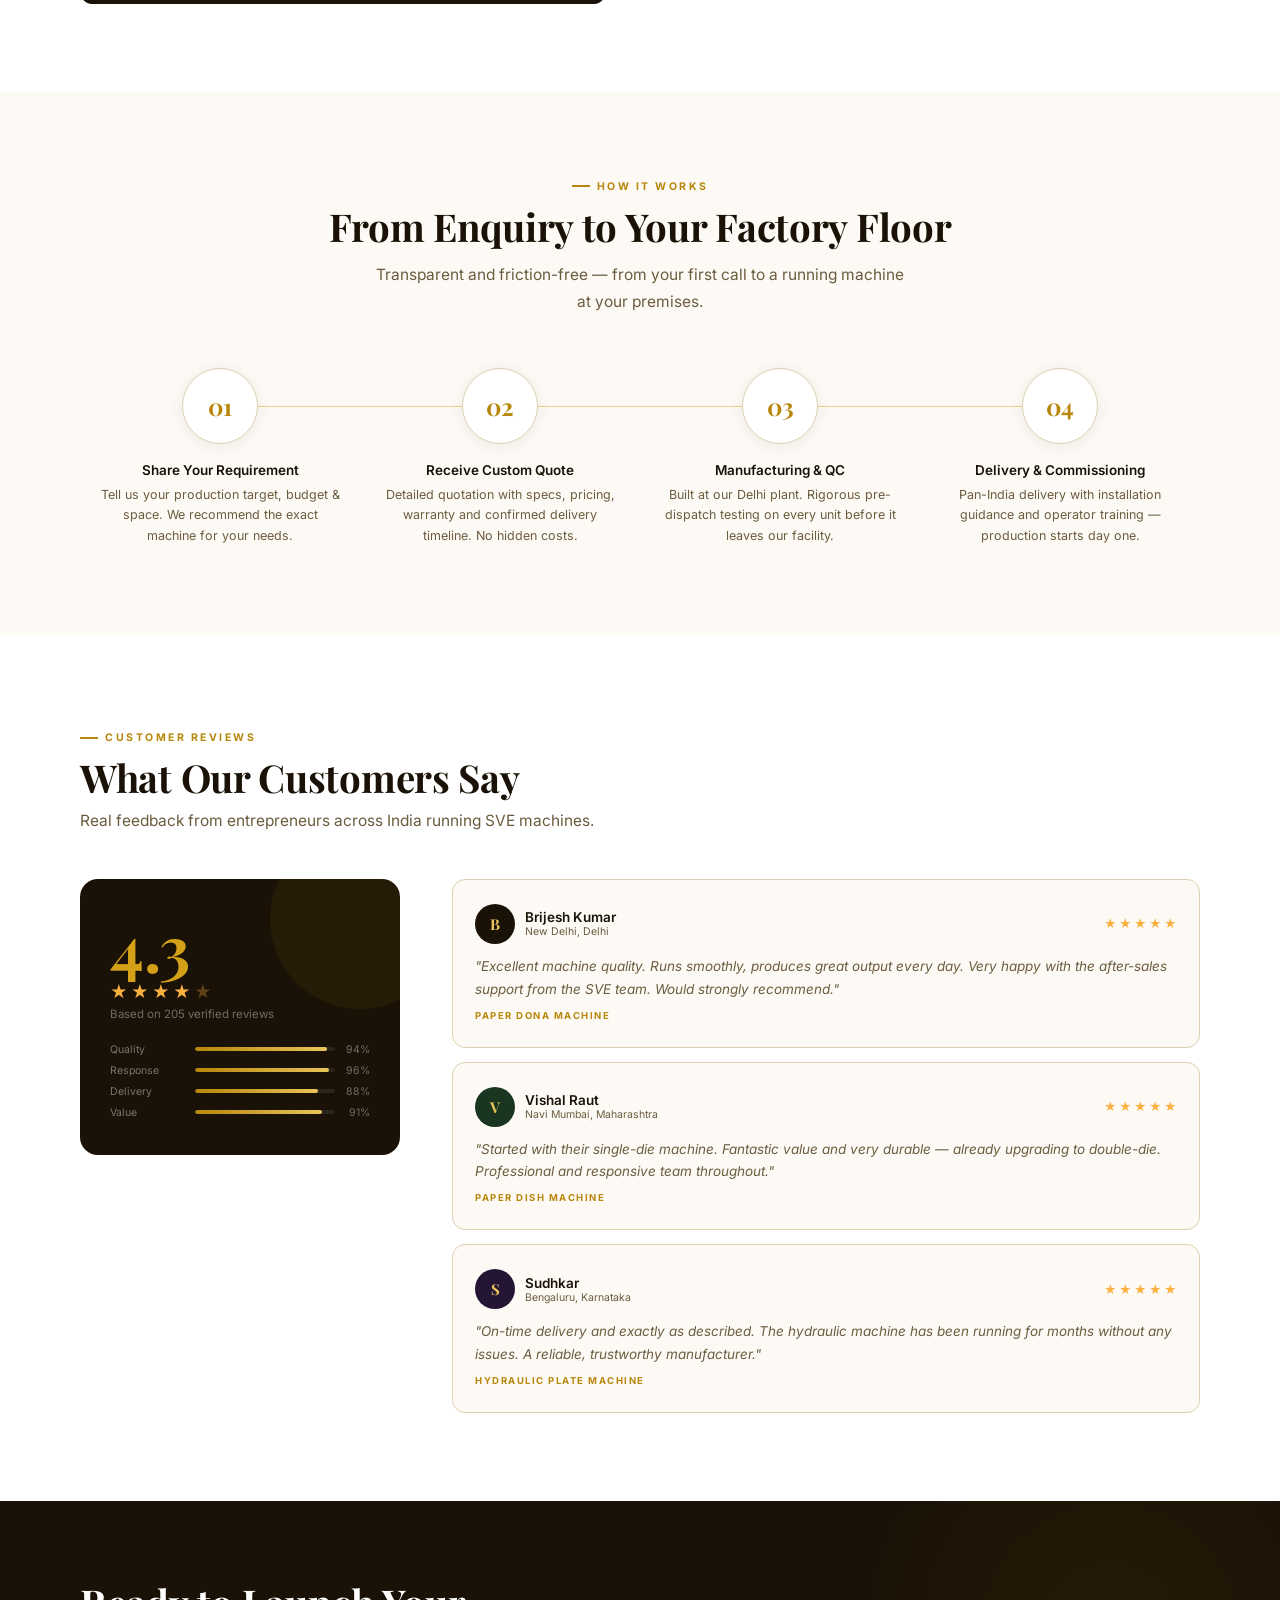
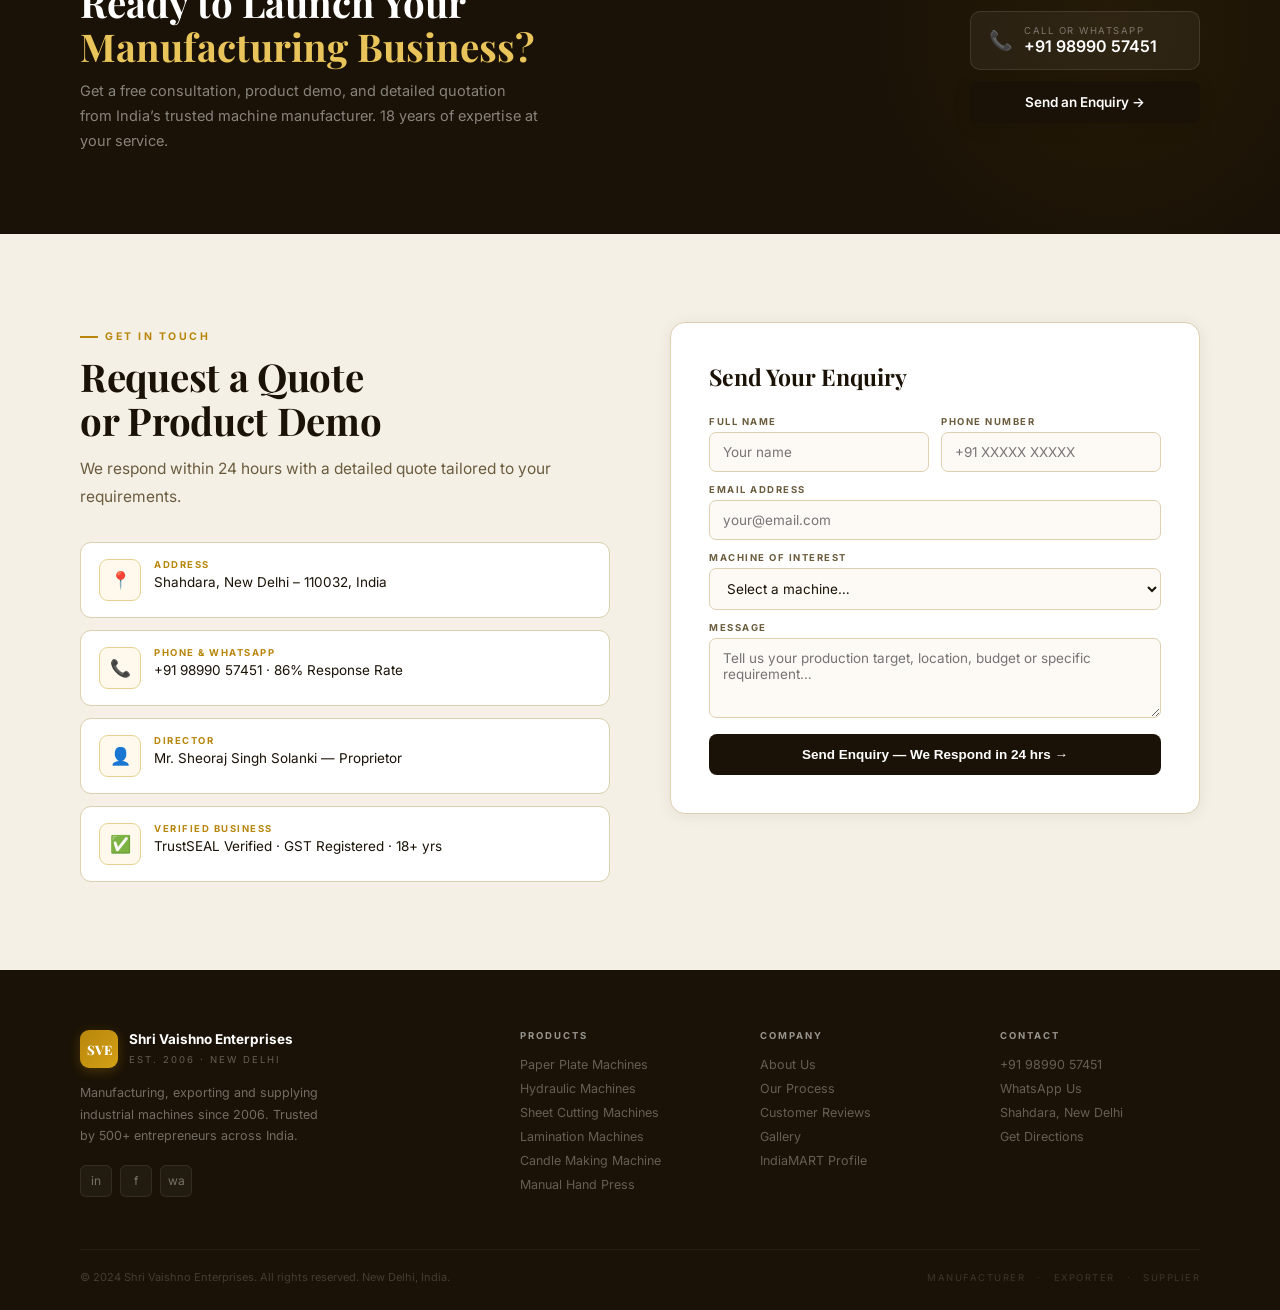
